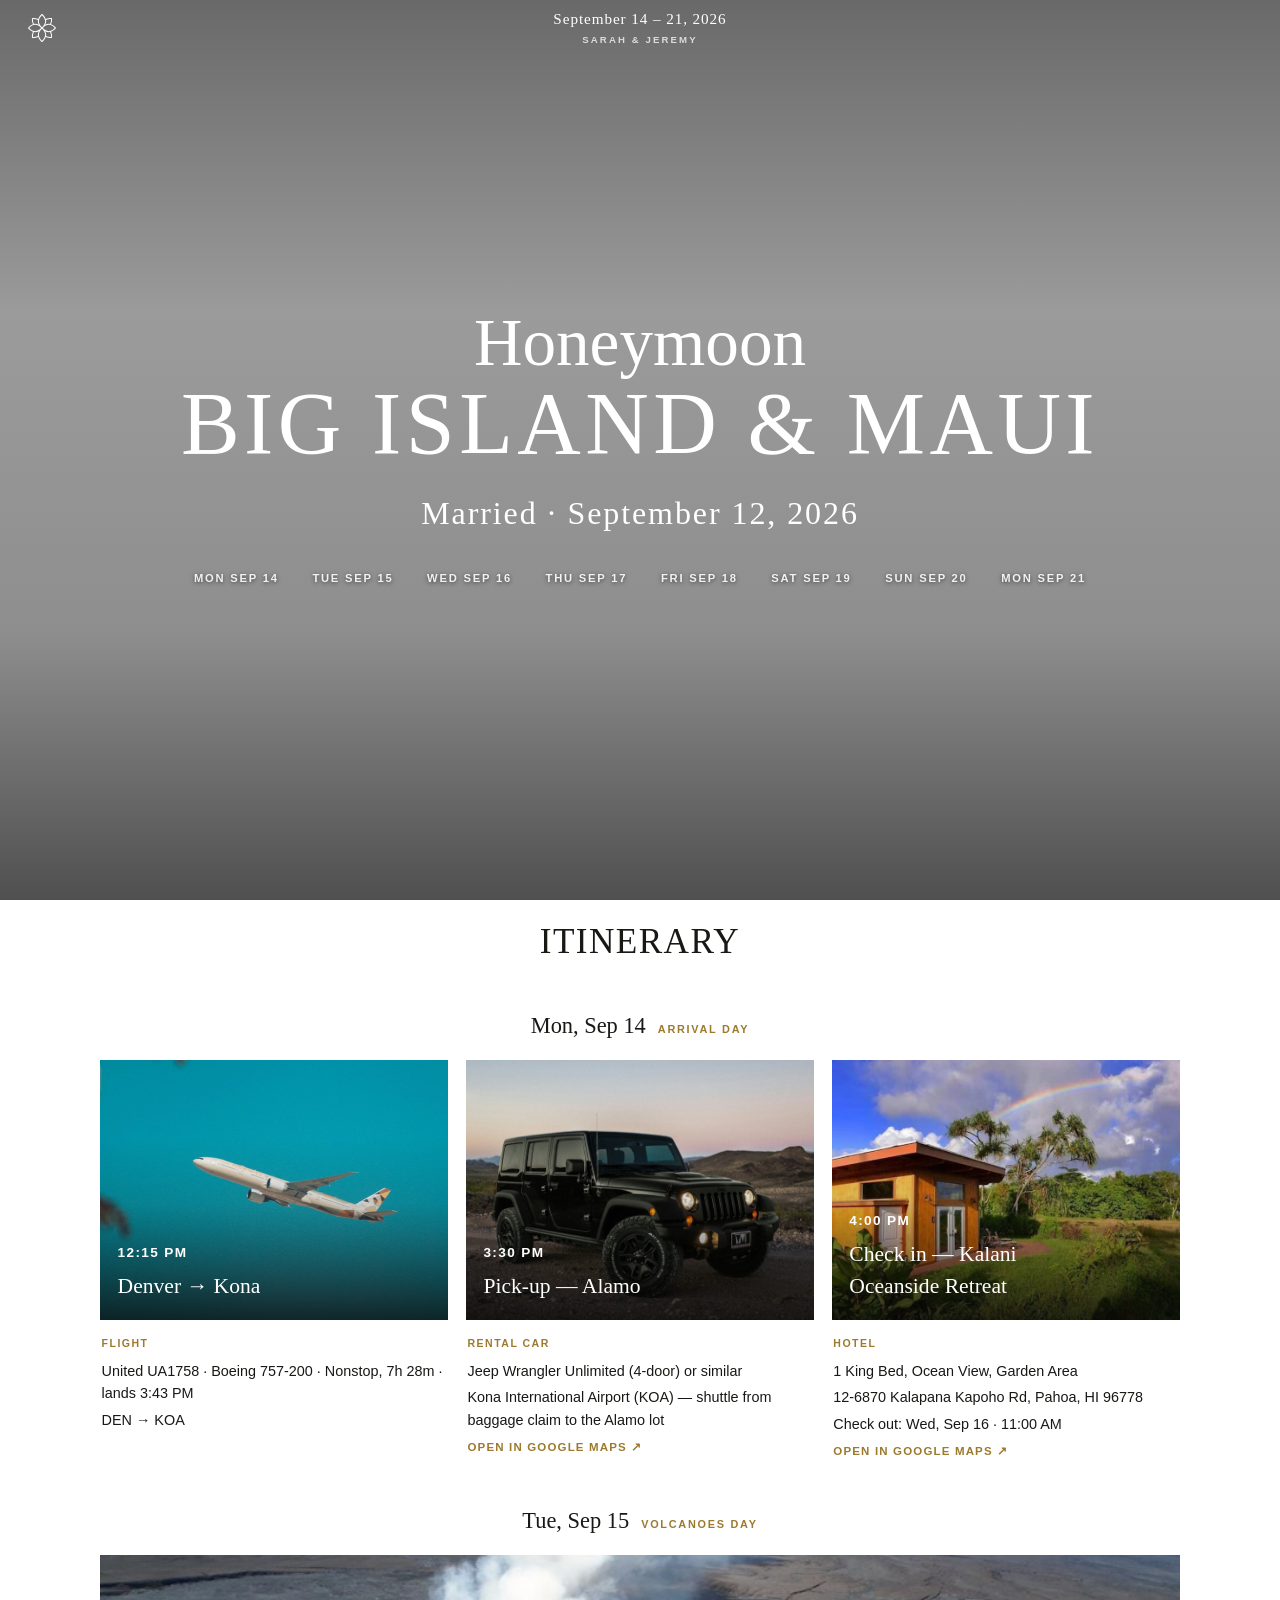
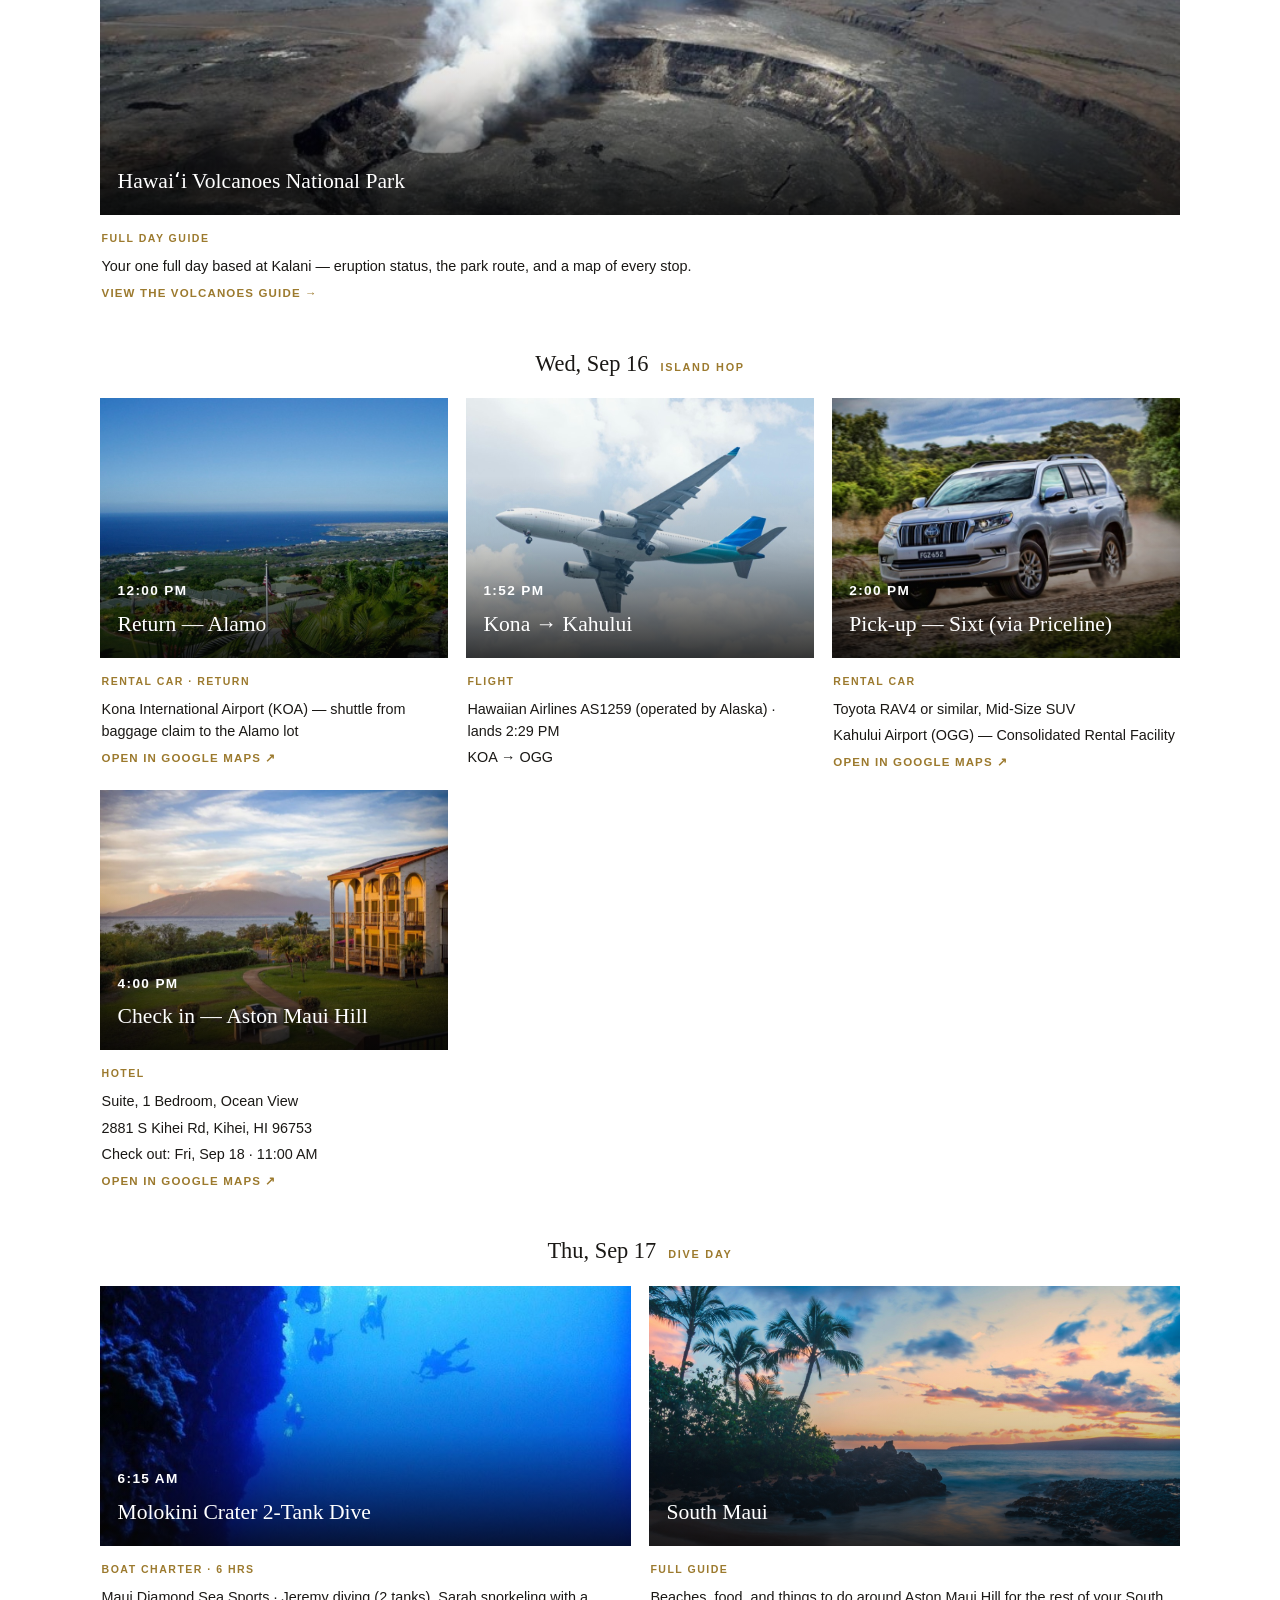
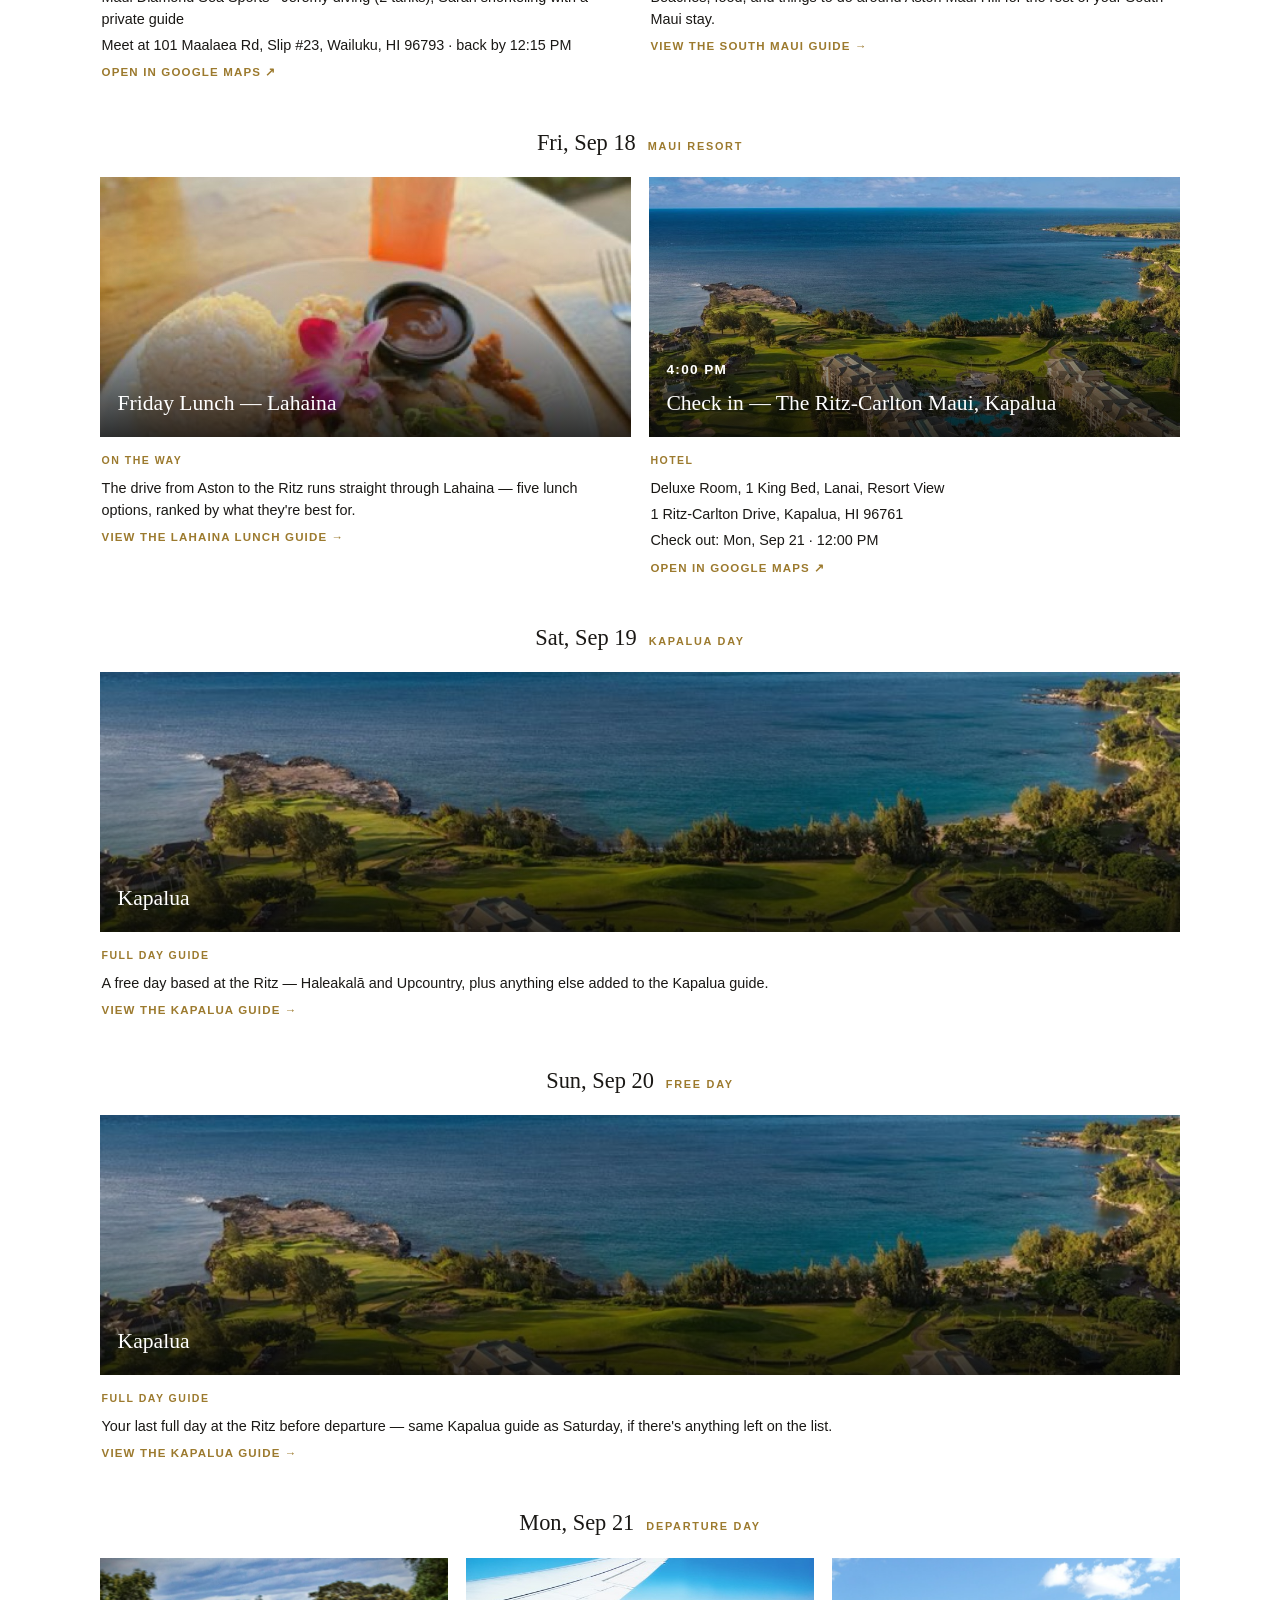
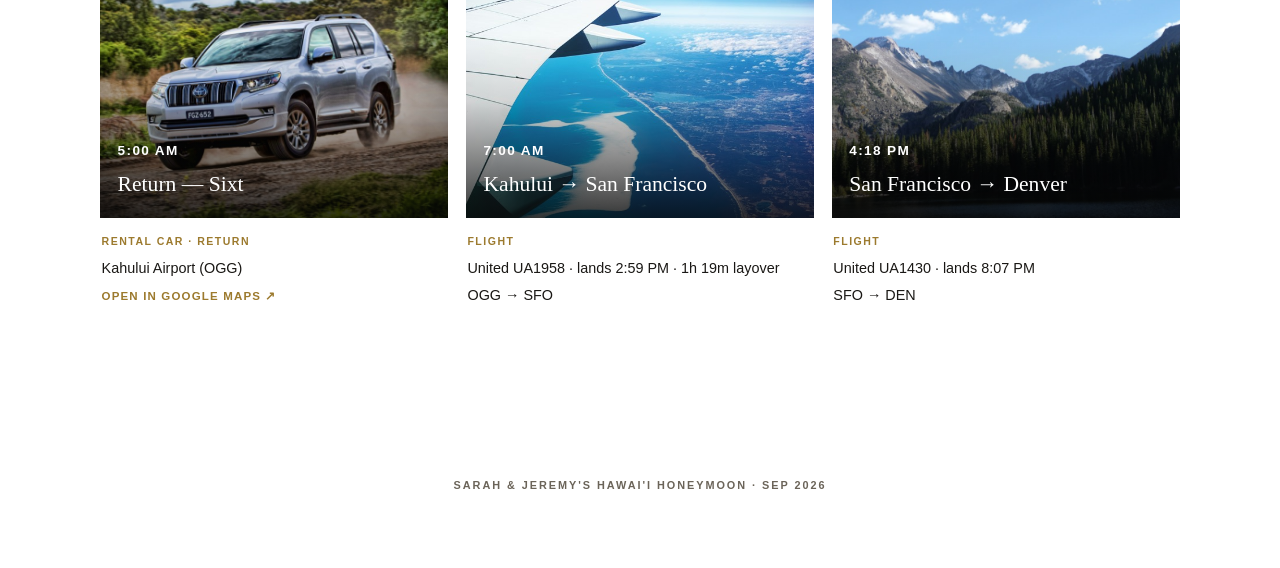
==== index.html @ fb303fb8 "Add missing Sun Sep 20 day entry and jump link, completing the full week" ====
<!DOCTYPE html>
<html lang="en">
<head>
<meta charset="UTF-8">
<meta name="viewport" content="width=device-width, initial-scale=1.0, viewport-fit=cover">
<title>Sarah &amp; Jeremy's Honeymoon — Sep 2026</title>
<link rel="apple-touch-icon" href="apple-touch-icon.png">
<link rel="icon" href="apple-touch-icon.png">
<meta name="apple-mobile-web-app-title" content="Honeymoon">
<link rel="stylesheet" href="style.css">
</head>
<body>

<a class="skip-link" href="#full-itinerary">Skip to itinerary</a>

<header class="site-nav" id="site-nav">
  <div class="nav-inner">
    <button class="nav-menu-toggle" id="menu-toggle" aria-label="Open menu" aria-expanded="false" aria-controls="site-menu">
      <svg class="nav-flower-icon" viewBox="0 0 80 80" width="28" height="28" aria-hidden="true" focusable="false">
        <path fill="currentColor" d="M14.15 50.69C10.48 58.26 11.25 67.01 11.29 67.4C11.35 68.08 11.9 68.63 12.58 68.69C12.7 68.7 13.61 68.78 15.04 68.78C18.25 68.78 24.05 68.35 29.29 65.81C32.03 73.73 38.73 79.36 39.08 79.66C39.34 79.88 39.67 79.99 39.99 79.99C40.31 79.99 40.64 79.88 40.9 79.66C41.25 79.37 47.95 73.73 50.69 65.81C55.93 68.35 61.73 68.78 64.94 68.78C66.36 68.78 67.28 68.7 67.4 68.69C68.09 68.63 68.63 68.08 68.69 67.4C68.73 67.01 69.5 58.26 65.83 50.69C73.73 47.94 79.36 41.26 79.66 40.91C80.1 40.38 80.1 39.61 79.66 39.08C79.37 38.72 73.74 32.04 65.83 29.3C69.49 21.73 68.73 12.98 68.69 12.59C68.63 11.91 68.08 11.36 67.4 11.3C67.01 11.27 58.26 10.5 50.69 14.16C47.94 6.25 41.26 0.63 40.91 0.33C40.38 -0.11 39.61 -0.11 39.08 0.33C38.73 0.62 32.04 6.25 29.3 14.16C21.73 10.5 12.98 11.26 12.59 11.3C11.9 11.36 11.36 11.91 11.3 12.59C11.26 12.98 10.49 21.73 14.16 29.3C6.26 32.05 0.63 38.73 0.33 39.08C-0.11 39.61 -0.11 40.38 0.33 40.91C0.61 41.26 6.24 47.94 14.15 50.69ZM28.12 59.27C28.12 60.55 28.27 61.8 28.52 63.02C23.14 65.8 16.72 65.97 14.08 65.9C14.01 63.26 14.18 56.86 16.97 51.47C18.18 51.72 19.43 51.87 20.71 51.87C24.44 51.87 27.89 50.7 30.87 49.13C29.29 52.09 28.12 55.55 28.12 59.27ZM39.99 76.62C37.53 74.28 30.98 67.3 30.98 59.27C30.98 53.17 34.76 47.67 37.65 44.36C38.62 43.5 39.41 42.72 39.98 42.12C40.55 42.72 41.35 43.5 42.31 44.36C45.2 47.67 48.98 53.16 48.98 59.27C49 67.3 42.45 74.29 39.99 76.62ZM65.9 65.9C63.27 65.97 56.85 65.79 51.47 63.02C51.72 61.81 51.87 60.56 51.87 59.27C51.87 55.54 50.7 52.09 49.13 49.12C52.11 50.69 55.56 51.86 59.28 51.86C60.56 51.86 61.81 51.71 63.02 51.46C65.79 56.85 65.97 63.26 65.9 65.9ZM76.62 39.99C74.28 42.45 67.3 49 59.27 49C53.17 49 47.67 45.22 44.36 42.32C43.51 41.36 42.73 40.56 42.12 39.99C42.72 39.42 43.5 38.62 44.36 37.66C47.67 34.77 53.17 30.98 59.27 30.98C67.31 30.98 74.29 37.53 76.62 39.99ZM51.86 20.71C51.86 19.43 51.71 18.18 51.46 16.97C56.84 14.19 63.26 14.02 65.89 14.09C65.96 16.73 65.78 23.14 63.01 28.52C61.8 28.27 60.55 28.12 59.27 28.12C55.54 28.12 52.09 29.29 49.12 30.86C50.69 27.88 51.86 24.43 51.86 20.71ZM39.99 3.36C42.45 5.7 49 12.68 49 20.71C49 26.81 45.22 32.3 42.33 35.62C41.36 36.48 40.57 37.26 40 37.86C39.43 37.26 38.63 36.48 37.67 35.62C34.78 32.31 31 26.82 31 20.71C30.98 12.67 37.53 5.69 39.99 3.36ZM14.08 14.08C16.73 14.01 23.13 14.19 28.51 16.96C28.26 18.17 28.11 19.42 28.11 20.7C28.11 24.43 29.28 27.88 30.85 30.85C27.87 29.28 24.42 28.11 20.69 28.11C19.41 28.11 18.16 28.26 16.95 28.51C14.19 23.13 14.01 16.72 14.08 14.08ZM20.71 30.98C26.81 30.98 32.31 34.76 35.62 37.65C36.48 38.62 37.26 39.41 37.86 39.98C37.25 40.56 36.46 41.37 35.59 42.35C32.28 45.24 26.81 48.99 20.71 48.99C12.68 48.99 5.69 42.44 3.36 39.98C5.69 37.53 12.67 30.98 20.71 30.98Z"/>
      </svg>
    </button>
    <a class="nav-wordmark" href="#top">
      <span class="nav-wordmark-full">
        <span class="nav-wordmark-top">September 14 – 21, 2026</span>
        <span class="nav-wordmark-bottom">Sarah &amp; Jeremy</span>
      </span>
      <span class="nav-wordmark-compact">S &amp; J</span>
    </a>
  </div>
</header>

<div class="site-menu" id="site-menu" aria-hidden="true">
  <button class="site-menu-close" id="menu-close" aria-label="Close menu">&times;</button>
  <nav class="site-menu-list">
    <a href="index.html" class="is-current">Itinerary</a>
    <a href="volcanoes.html">Hawaiʻi Volcanoes</a>
    <a href="maui.html">South Maui</a>
    <a href="lahaina.html">Lahaina Lunch</a>
    <a href="ritz.html">Kapalua</a>
  </nav>
</div>

<section class="hero" id="top">
  <div class="hero-slide bg-hero" aria-hidden="true"></div>
  <div class="hero-slide bg-hero-cove" aria-hidden="true"></div>
  <div class="hero-slide bg-hero-lagoon" aria-hidden="true"></div>
  <div class="hero-slide bg-hero-lava" aria-hidden="true"></div>
  <div class="hero-content">
    <p class="hero-subtitle">Honeymoon</p>
    <h1 class="hero-title">Big Island &amp; Maui</h1>
    <p class="countdown" id="countdown">
      <span class="countdown-value" id="countdown-value">&nbsp;</span>
    </p>
    <nav class="day-nav" aria-label="Jump to day">
      <a href="#day-14">Mon Sep 14</a>
      <a href="#day-15">Tue Sep 15</a>
      <a href="#day-16">Wed Sep 16</a>
      <a href="#day-17">Thu Sep 17</a>
      <a href="#day-18">Fri Sep 18</a>
      <a href="#day-19">Sat Sep 19</a>
      <a href="#day-20">Sun Sep 20</a>
      <a href="#day-21">Mon Sep 21</a>
    </nav>
  </div>
</section>

<main id="full-itinerary" class="timeline">
  <h2 class="section-title">Itinerary</h2>

  <section class="day" id="day-14">
    <div class="day-label">
      <span class="date">Mon, Sep 14</span>
      <span class="day-tag">Arrival day</span>
    </div>
    <div class="events">

      <article class="event flight">
        <div class="event-photo bg-flight-depart">
          <span class="event-time">12:15 PM</span>
          <h3>Denver → Kona</h3>
        </div>
        <div class="event-details">
          <span class="event-tag">Flight</span>
          <p class="meta">United UA1758 · Boeing 757-200 · Nonstop, 7h 28m · lands 3:43 PM</p>
          <p class="meta">DEN → KOA</p>
        </div>
      </article>

      <article class="event car">
        <div class="event-photo bg-car-alamo">
          <span class="event-time">3:30 PM</span>
          <h3>Pick-up — Alamo</h3>
        </div>
        <div class="event-details">
          <span class="event-tag">Rental Car</span>
          <p class="meta">Jeep Wrangler Unlimited (4-door) or similar</p>
          <p class="meta">Kona International Airport (KOA) — shuttle from baggage claim to the Alamo lot</p>
          <a class="map-link" href="https://www.google.com/maps/search/?api=1&query=Alamo+Rent+A+Car,+Kailua-Kona,+HI" target="_blank" rel="noopener">Open in Google Maps ↗</a>
        </div>
      </article>

      <article class="event hotel">
        <div class="event-photo bg-kalani-real">
          <span class="event-time">4:00 PM</span>
          <h3>Check in — Kalani Oceanside Retreat</h3>
        </div>
        <div class="event-details">
          <span class="event-tag">Hotel</span>
          <p class="meta">1 King Bed, Ocean View, Garden Area</p>
          <p class="meta">12-6870 Kalapana Kapoho Rd, Pahoa, HI 96778</p>
          <p class="meta">Check out: Wed, Sep 16 · 11:00 AM</p>
          <a class="map-link" href="https://www.google.com/maps/search/?api=1&query=Kalani+Oceanside+Retreat,+12-6870+Kalapana+Kapoho+Rd,+Pahoa,+HI+96778" target="_blank" rel="noopener">Open in Google Maps ↗</a>
        </div>
      </article>

    </div>
  </section>

  <section class="day" id="day-15">
    <div class="day-label">
      <span class="date">Tue, Sep 15</span>
      <span class="day-tag">Volcanoes day</span>
    </div>
    <div class="events">

      <article class="event page-link">
        <a class="event-photo-link" href="volcanoes.html">
          <div class="event-photo bg-volc-halemaumau">
            <h3>Hawaiʻi Volcanoes National Park</h3>
          </div>
        </a>
        <div class="event-details">
          <span class="event-tag">Full Day Guide</span>
          <p class="meta">Your one full day based at Kalani — eruption status, the park route, and a map of every stop.</p>
          <a class="map-link" href="volcanoes.html">View the Volcanoes guide →</a>
        </div>
      </article>

    </div>
  </section>

  <section class="day" id="day-16">
    <div class="day-label">
      <span class="date">Wed, Sep 16</span>
      <span class="day-tag">Island hop</span>
    </div>
    <div class="events">

      <article class="event car checkout">
        <div class="event-photo bg-tilekona">
          <span class="event-time">12:00 PM</span>
          <h3>Return — Alamo</h3>
        </div>
        <div class="event-details">
          <span class="event-tag">Rental Car · Return</span>
          <p class="meta">Kona International Airport (KOA) — shuttle from baggage claim to the Alamo lot</p>
          <a class="map-link" href="https://www.google.com/maps/search/?api=1&query=Alamo+Rent+A+Car,+Kailua-Kona,+HI" target="_blank" rel="noopener">Open in Google Maps ↗</a>
        </div>
      </article>

      <article class="event flight">
        <div class="event-photo bg-flight-interisland">
          <span class="event-time">1:52 PM</span>
          <h3>Kona → Kahului</h3>
        </div>
        <div class="event-details">
          <span class="event-tag">Flight</span>
          <p class="meta">Hawaiian Airlines AS1259 (operated by Alaska) · lands 2:29 PM</p>
          <p class="meta">KOA → OGG</p>
        </div>
      </article>

      <article class="event car">
        <div class="event-photo bg-car-sixt">
          <span class="event-time">2:00 PM</span>
          <h3>Pick-up — Sixt (via Priceline)</h3>
        </div>
        <div class="event-details">
          <span class="event-tag">Rental Car</span>
          <p class="meta">Toyota RAV4 or similar, Mid-Size SUV</p>
          <p class="meta">Kahului Airport (OGG) — Consolidated Rental Facility</p>
          <a class="map-link" href="https://www.google.com/maps/search/?api=1&query=Sixt+Rent+A+Car+Kahului+Airport" target="_blank" rel="noopener">Open in Google Maps ↗</a>
        </div>
      </article>

      <article class="event hotel">
        <div class="event-photo bg-aston-real">
          <span class="event-time">4:00 PM</span>
          <h3>Check in — Aston Maui Hill</h3>
        </div>
        <div class="event-details">
          <span class="event-tag">Hotel</span>
          <p class="meta">Suite, 1 Bedroom, Ocean View</p>
          <p class="meta">2881 S Kihei Rd, Kihei, HI 96753</p>
          <p class="meta">Check out: Fri, Sep 18 · 11:00 AM</p>
          <a class="map-link" href="https://www.google.com/maps/search/?api=1&query=Aston+Maui+Hill,+2881+S+Kihei+Rd,+Kihei,+HI+96753" target="_blank" rel="noopener">Open in Google Maps ↗</a>
        </div>
      </article>

    </div>
  </section>

  <section class="day" id="day-17">
    <div class="day-label">
      <span class="date">Thu, Sep 17</span>
      <span class="day-tag">Dive day</span>
    </div>
    <div class="events">

      <article class="event dive">
        <div class="event-photo bg-dive-scuba">
          <span class="event-time">6:15 AM</span>
          <h3>Molokini Crater 2-Tank Dive</h3>
        </div>
        <div class="event-details">
          <span class="event-tag">Boat Charter · 6 hrs</span>
          <p class="meta">Maui Diamond Sea Sports · Jeremy diving (2 tanks), Sarah snorkeling with a private guide</p>
          <p class="meta">Meet at 101 Maalaea Rd, Slip #23, Wailuku, HI 96793 · back by 12:15 PM</p>
          <a class="map-link" href="https://www.google.com/maps/search/?api=1&query=101+Maalaea+Rd,+Wailuku,+HI+96793" target="_blank" rel="noopener">Open in Google Maps ↗</a>
        </div>
      </article>

      <article class="event page-link">
        <a class="event-photo-link" href="maui.html">
          <div class="event-photo bg-hero-cove">
            <h3>South Maui</h3>
          </div>
        </a>
        <div class="event-details">
          <span class="event-tag">Full Guide</span>
          <p class="meta">Beaches, food, and things to do around Aston Maui Hill for the rest of your South Maui stay.</p>
          <a class="map-link" href="maui.html">View the South Maui guide →</a>
        </div>
      </article>

    </div>
  </section>

  <section class="day" id="day-18">
    <div class="day-label">
      <span class="date">Fri, Sep 18</span>
      <span class="day-tag">Maui resort</span>
    </div>
    <div class="events">

      <article class="event page-link">
        <a class="event-photo-link" href="lahaina.html">
          <div class="event-photo bg-food-alohamixedplate">
            <h3>Friday Lunch — Lahaina</h3>
          </div>
        </a>
        <div class="event-details">
          <span class="event-tag">On The Way</span>
          <p class="meta">The drive from Aston to the Ritz runs straight through Lahaina — five lunch options, ranked by what they're best for.</p>
          <a class="map-link" href="lahaina.html">View the Lahaina Lunch guide →</a>
        </div>
      </article>

      <article class="event hotel">
        <div class="event-photo bg-ritz-real">
          <span class="event-time">4:00 PM</span>
          <h3>Check in — The Ritz-Carlton Maui, Kapalua</h3>
        </div>
        <div class="event-details">
          <span class="event-tag">Hotel</span>
          <p class="meta">Deluxe Room, 1 King Bed, Lanai, Resort View</p>
          <p class="meta">1 Ritz-Carlton Drive, Kapalua, HI 96761</p>
          <p class="meta">Check out: Mon, Sep 21 · 12:00 PM</p>
          <a class="map-link" href="https://www.google.com/maps/search/?api=1&query=The+Ritz-Carlton+Maui,+Kapalua,+1+Ritz-Carlton+Drive,+Kapalua,+HI+96761" target="_blank" rel="noopener">Open in Google Maps ↗</a>
        </div>
      </article>

    </div>
  </section>

  <section class="day" id="day-19">
    <div class="day-label">
      <span class="date">Sat, Sep 19</span>
      <span class="day-tag">Kapalua day</span>
    </div>
    <div class="events">

      <article class="event page-link">
        <a class="event-photo-link" href="ritz.html">
          <div class="event-photo bg-ritz-real">
            <h3>Kapalua</h3>
          </div>
        </a>
        <div class="event-details">
          <span class="event-tag">Full Day Guide</span>
          <p class="meta">A free day based at the Ritz — Haleakalā and Upcountry, plus anything else added to the Kapalua guide.</p>
          <a class="map-link" href="ritz.html">View the Kapalua guide →</a>
        </div>
      </article>

    </div>
  </section>

  <section class="day" id="day-20">
    <div class="day-label">
      <span class="date">Sun, Sep 20</span>
      <span class="day-tag">Free day</span>
    </div>
    <div class="events">

      <article class="event page-link">
        <a class="event-photo-link" href="ritz.html">
          <div class="event-photo bg-ritz-real">
            <h3>Kapalua</h3>
          </div>
        </a>
        <div class="event-details">
          <span class="event-tag">Full Day Guide</span>
          <p class="meta">Your last full day at the Ritz before departure — same Kapalua guide as Saturday, if there's anything left on the list.</p>
          <a class="map-link" href="ritz.html">View the Kapalua guide →</a>
        </div>
      </article>

    </div>
  </section>

  <section class="day" id="day-21">
    <div class="day-label">
      <span class="date">Mon, Sep 21</span>
      <span class="day-tag">Departure day</span>
    </div>
    <div class="events">

      <article class="event car checkout">
        <div class="event-photo bg-car-sixt">
          <span class="event-time">5:00 AM</span>
          <h3>Return — Sixt</h3>
        </div>
        <div class="event-details">
          <span class="event-tag">Rental Car · Return</span>
          <p class="meta">Kahului Airport (OGG)</p>
          <a class="map-link" href="https://www.google.com/maps/search/?api=1&query=Sixt+Rent+A+Car+Kahului+Airport" target="_blank" rel="noopener">Open in Google Maps ↗</a>
        </div>
      </article>

      <article class="event flight">
        <div class="event-photo bg-flight-coast">
          <span class="event-time">7:00 AM</span>
          <h3>Kahului → San Francisco</h3>
        </div>
        <div class="event-details">
          <span class="event-tag">Flight</span>
          <p class="meta">United UA1958 · lands 2:59 PM · 1h 19m layover</p>
          <p class="meta">OGG → SFO</p>
        </div>
      </article>

      <article class="event flight">
        <div class="event-photo bg-tilehome">
          <span class="event-time">4:18 PM</span>
          <h3>San Francisco → Denver</h3>
        </div>
        <div class="event-details">
          <span class="event-tag">Flight</span>
          <p class="meta">United UA1430 · lands 8:07 PM</p>
          <p class="meta">SFO → DEN</p>
        </div>
      </article>

    </div>
  </section>

</main>

<footer>
  <p>Sarah &amp; Jeremy's Hawai'i honeymoon · Sep 2026</p>
</footer>

<script>
(function () {
  var toggle = document.getElementById('menu-toggle');
  var menu = document.getElementById('site-menu');
  var closeBtn = document.getElementById('menu-close');
  if (!toggle || !menu) return;

  function openMenu() {
    menu.classList.add('is-open');
    menu.setAttribute('aria-hidden', 'false');
    toggle.setAttribute('aria-expanded', 'true');
  }
  function closeMenu() {
    menu.classList.remove('is-open');
    menu.setAttribute('aria-hidden', 'true');
    toggle.setAttribute('aria-expanded', 'false');
  }

  toggle.addEventListener('click', openMenu);
  if (closeBtn) closeBtn.addEventListener('click', closeMenu);
  menu.addEventListener('click', function (e) {
    if (e.target === menu) closeMenu();
  });
  document.addEventListener('keydown', function (e) {
    if (e.key === 'Escape') closeMenu();
  });
})();
</script>

<script>
(function () {
  var nav = document.getElementById('site-nav');
  if (!nav) return;
  var ticking = false;

  function update() {
    nav.classList.toggle('is-scrolled', window.scrollY > 80);
    ticking = false;
  }

  window.addEventListener('scroll', function () {
    if (!ticking) {
      requestAnimationFrame(update);
      ticking = true;
    }
  }, { passive: true });

  update();
})();
</script>

<script>
(function () {
  var tripStart = new Date('2026-09-14T12:15:00');
  var tripEnd = new Date('2026-09-22T00:00:00');
  var value = document.getElementById('countdown-value');
  if (!value) return;

  function pad(n) { return String(n).padStart(2, '0'); }

  function tick() {
    var now = new Date();
    var ms = tripStart - now;

    if (ms > 0) {
      var totalSeconds = Math.floor(ms / 1000);
      var d = Math.floor(totalSeconds / 86400);
      var h = Math.floor((totalSeconds % 86400) / 3600);
      var m = Math.floor((totalSeconds % 3600) / 60);
      var s = totalSeconds % 60;
      value.textContent = d + 'd ' + pad(h) + 'h ' + pad(m) + 'm ' + pad(s) + 's';
    } else if (now < tripEnd) {
      value.textContent = 'On the honeymoon';
    } else {
      value.textContent = 'Married · September 12, 2026';
    }
  }

  tick();
  setInterval(tick, 1000);
})();
</script>

</body>
</html>
---- style.css ----
:root {
  --gold: #9c7a2e;
  --gold-bright: #e8c774;
  --sand: #ffffff;
  --sand-deep: #f6f4ef;
  --ink: #1a1815;
  --muted: #6b6459;
  --line: rgba(20, 18, 15, 0.14);
  --font-display: "Playfair Display", "Iowan Old Style", Palatino, Georgia, serif;
  --font-script: "Pinyon Script", "Brush Script MT", cursive;
  --font-body: "Nunito Sans", -apple-system, "Segoe UI", Helvetica, Arial, sans-serif;
}

@font-face {
  font-family: "Playfair Display";
  font-weight: 400;
  font-style: normal;
  font-display: swap;
  src: url("fonts/playfair-400.woff2") format("woff2");
}

@font-face {
  font-family: "Pinyon Script";
  font-weight: 400;
  font-style: normal;
  font-display: swap;
  src: url("fonts/pinyon-script.woff2") format("woff2");
}

@font-face {
  font-family: "Nunito Sans";
  font-weight: 200 900;
  font-style: normal;
  font-display: swap;
  src: url("fonts/nunitosans-variable.woff2") format("woff2");
}

* { box-sizing: border-box; }
html { scroll-behavior: smooth; background: var(--sand); }

body {
  margin: 0;
  overflow-x: hidden;
  background: var(--sand);
  color: var(--ink);
  font-family: var(--font-body);
  line-height: 1.5;
}

@media (prefers-reduced-motion: reduce) {
  html { scroll-behavior: auto; }
}

a { color: inherit; }

.skip-link {
  position: absolute;
  left: -999px;
  top: 0;
  background: var(--ink);
  color: var(--sand);
  padding: 0.6rem 1rem;
  border-radius: 0 0 8px 0;
  z-index: 100;
}
.skip-link:focus { left: 0; }

a:focus-visible, button:focus-visible {
  outline: 2px solid var(--gold);
  outline-offset: 2px;
}

/* ---------- Nav ---------- */

.site-nav {
  position: fixed;
  top: 0;
  left: 0;
  right: 0;
  z-index: 30;
  background: transparent;
  pointer-events: none;
}

.nav-inner {
  position: relative;
  width: 100%;
  min-height: 3.5rem;
  padding: 0.65rem 1.25rem;
}

.nav-menu-toggle {
  position: absolute;
  top: 50%;
  left: 1.25rem;
  transform: translateY(-50%);
  pointer-events: auto;
  background: none;
  border: none;
  border-radius: 50%;
  padding: 0.5rem;
  cursor: pointer;
  display: flex;
  align-items: center;
  justify-content: center;
  transition: background 0.35s ease, box-shadow 0.35s ease;
}

.nav-flower-icon {
  display: block;
  color: #fff;
  transition: color 0.35s ease;
}

.site-nav.is-scrolled .nav-flower-icon {
  color: var(--ink);
}

.nav-wordmark {
  position: absolute;
  top: 50%;
  left: 50%;
  transform: translate(-50%, -50%);
  pointer-events: auto;
  text-decoration: none;
  color: #fff;
  text-align: center;
}

.nav-wordmark-full {
  display: flex;
  flex-direction: column;
  align-items: center;
  transition: opacity 0.35s ease;
}

.nav-wordmark-top {
  font-family: var(--font-display);
  font-size: 0.95rem;
  letter-spacing: 0.06em;
}

.nav-wordmark-bottom {
  margin-top: 0.15rem;
  font-size: 0.6rem;
  font-weight: 700;
  letter-spacing: 0.22em;
  text-transform: uppercase;
  color: rgba(255,255,255,0.75);
}

.nav-wordmark-compact {
  position: absolute;
  inset: 0;
  display: flex;
  align-items: center;
  justify-content: center;
  font-family: var(--font-display);
  font-size: 1.2rem;
  letter-spacing: 0.12em;
  color: var(--ink);
  opacity: 0;
  transition: opacity 0.35s ease;
}

/* Mobile: nav stays transparent always; scrolled state gets a white
   circle behind the icon instead of a full bar, and the wordmark just
   disappears rather than swapping to the compact "S & J" form. */
@media (max-width: 640px) {
  .site-nav.is-scrolled .nav-menu-toggle {
    background: var(--sand);
    box-shadow: 0 3px 10px rgba(20, 18, 15, 0.2), 0 1px 3px rgba(20, 18, 15, 0.14);
  }
  .site-nav.is-scrolled .nav-wordmark { opacity: 0; pointer-events: none; }
}

/* Desktop/tablet: full white bar + "S & J" compact wordmark on scroll. */
@media (min-width: 641px) {
  .site-nav { transition: background 0.35s ease, box-shadow 0.35s ease; }
  .site-nav.is-scrolled { background: var(--sand); box-shadow: 0 1px 0 var(--line); }
  .site-nav.is-scrolled .nav-wordmark-full { opacity: 0; }
  .site-nav.is-scrolled .nav-wordmark-compact { opacity: 1; }
}

.day-nav {
  display: flex;
  flex-direction: row;
  flex-wrap: wrap;
  justify-content: center;
  align-items: center;
  gap: 0.4rem 1.1rem;
  max-width: 100%;
  margin: 1.75rem 0 0;
}

.day-nav a {
  padding: 0.3rem 0.5rem;
  color: rgba(255, 255, 255, 0.9);
  text-shadow: 0 1px 4px rgba(0, 0, 0, 0.55);
  font-size: 0.7rem;
  font-weight: 700;
  letter-spacing: 0.16em;
  text-transform: uppercase;
  text-decoration: none;
  white-space: nowrap;
  transition: color 0.2s ease;
}
.day-nav a:hover { color: var(--gold-bright); }

@media (max-width: 560px) {
  .nav-inner { padding: 0.85rem 1rem; }
}

/* ---------- Site menu ---------- */

.site-menu {
  position: fixed;
  inset: 0;
  z-index: 50;
  display: flex;
  align-items: center;
  justify-content: center;
  background: var(--sand);
  opacity: 0;
  pointer-events: none;
  transition: opacity 0.3s ease;
}

.site-menu.is-open {
  opacity: 1;
  pointer-events: auto;
}

.site-menu-close {
  position: absolute;
  top: 1.5rem;
  right: 1.5rem;
  background: none;
  border: none;
  color: var(--ink);
  font-size: 1.8rem;
  line-height: 1;
  cursor: pointer;
  padding: 0.5rem;
}

.site-menu-list {
  display: flex;
  flex-direction: column;
  align-items: center;
  gap: 1.75rem;
}

.site-menu-list a {
  font-family: var(--font-display);
  font-weight: 400;
  font-size: clamp(2rem, 6vw, 3.5rem);
  text-transform: uppercase;
  letter-spacing: 0.04em;
  color: var(--ink);
  text-decoration: none;
  opacity: 0.55;
  transition: opacity 0.2s ease, color 0.2s ease;
}

.site-menu-list a:hover,
.site-menu-list a.is-current {
  opacity: 1;
  color: var(--gold);
}

/* ---------- Hero ---------- */

.hero {
  position: relative;
  height: 100vh;
  min-height: 560px;
  overflow: hidden;
  display: flex;
  align-items: center;
}

.hero::after {
  content: "";
  position: absolute;
  inset: 0;
  background: linear-gradient(180deg, rgba(5, 5, 5, 0.6) 0%, rgba(5, 5, 5, 0.4) 35%, rgba(5, 5, 5, 0.45) 70%, rgba(5, 5, 5, 0.7) 100%);
}

.hero-slide {
  position: absolute;
  inset: -4%;
  background-size: cover;
  background-position: center 62%;
  opacity: 0;
  animation-duration: 32s;
  animation-iteration-count: infinite;
  animation-timing-function: ease-in-out;
}

.hero-slide:nth-of-type(1) { animation-name: pan-horizontal; animation-delay: 0s; }
.hero-slide:nth-of-type(2) { animation-name: pan-vertical; animation-delay: 8s; }
.hero-slide:nth-of-type(3) { animation-name: pan-horizontal-reverse; animation-delay: 16s; }
.hero-slide:nth-of-type(4) { animation-name: pan-zoom; animation-delay: 24s; }

@keyframes pan-horizontal {
  0% { opacity: 0; transform: scale(1.12) translate(-2.5%, 0); }
  3% { opacity: 1; }
  22% { opacity: 1; transform: scale(1.22) translate(2.5%, 0); }
  25%, 100% { opacity: 0; transform: scale(1.22) translate(2.5%, 0); }
}

@keyframes pan-horizontal-reverse {
  0% { opacity: 0; transform: scale(1.12) translate(2.5%, 0); }
  3% { opacity: 1; }
  22% { opacity: 1; transform: scale(1.22) translate(-2.5%, 0); }
  25%, 100% { opacity: 0; transform: scale(1.22) translate(-2.5%, 0); }
}

@keyframes pan-vertical {
  0% { opacity: 0; transform: scale(1.12) translate(0, -2.5%); }
  3% { opacity: 1; }
  22% { opacity: 1; transform: scale(1.22) translate(0, 2.5%); }
  25%, 100% { opacity: 0; transform: scale(1.22) translate(0, 2.5%); }
}

@keyframes pan-zoom {
  0% { opacity: 0; transform: scale(1.05); }
  3% { opacity: 1; }
  22% { opacity: 1; transform: scale(1.24); }
  25%, 100% { opacity: 0; transform: scale(1.24); }
}

@media (prefers-reduced-motion: reduce) {
  .hero-slide { animation: none; opacity: 1; transform: none; }
  .hero-slide:not(:first-of-type) { display: none; }
}

.hero-content {
  position: relative;
  z-index: 1;
  width: 100%;
  max-width: 64rem;
  margin: 0 auto;
  padding: 6rem 2rem;
  display: flex;
  flex-direction: column;
  align-items: center;
  text-align: center;
  color: #fff;
}

.hero-subtitle {
  max-width: 100%;
  min-width: 0;
  margin: 0;
  font-family: var(--font-script);
  font-weight: 400;
  font-size: clamp(2.6rem, 6vw, 4.2rem);
  line-height: 1;
  color: #fff;
}

.hero-title {
  max-width: 100%;
  min-width: 0;
  margin: 0 0 1.1rem;
  font-family: var(--font-display);
  font-weight: 400;
  font-size: clamp(2.8rem, 7.5vw, 5.5rem);
  line-height: 1.08;
  letter-spacing: 0.05em;
  text-transform: uppercase;
  text-wrap: balance;
}

.countdown {
  margin: 0;
  display: flex;
  flex-direction: column;
  align-items: center;
  gap: 0.6rem;
}


.countdown-value {
  font-family: var(--font-display);
  font-weight: 400;
  font-size: clamp(1.5rem, 3.2vw, 2rem);
  letter-spacing: 0.06em;
  font-variant-numeric: tabular-nums;
}

@media (max-width: 560px) {
  .hero-content { padding: 5.5rem 1.5rem 2rem; }
  .hero-subtitle { font-size: clamp(2.1rem, 9vw, 2.8rem); }
  .hero-title { margin-bottom: 0.6rem; font-size: clamp(2.2rem, 10vw, 3.2rem); }
  .countdown { gap: 0.35rem; }
  .day-nav { margin-top: 1rem; }
}

/* ---------- Timeline ---------- */

.timeline {
  max-width: 1120px;
  margin: 0 auto;
  padding: 1rem 1.25rem 4rem;
}

.section-title {
  font-family: var(--font-display);
  font-weight: 400;
  font-size: clamp(1.6rem, 3vw, 2.2rem);
  letter-spacing: 0.04em;
  text-transform: uppercase;
  color: var(--ink);
  margin: 0 0 2.5rem;
  text-align: center;
}

.group-title {
  font-family: var(--font-body);
  font-weight: 800;
  font-size: 0.85rem;
  letter-spacing: 0.14em;
  text-transform: uppercase;
  color: var(--gold);
  text-align: center;
  margin: 3rem 0 1.5rem;
}

.group-title:first-of-type { margin-top: 0.5rem; }

.day { margin-bottom: 2.75rem; scroll-margin-top: 5.5rem; }

.day-label {
  display: flex;
  align-items: baseline;
  justify-content: center;
  gap: 0.75rem;
  margin-bottom: 1.1rem;
}

.day-label .date {
  font-family: var(--font-display);
  font-weight: 400;
  font-size: 1.4rem;
  color: var(--ink);
}

.day-label .day-tag {
  font-size: 0.68rem;
  font-weight: 700;
  text-transform: uppercase;
  letter-spacing: 0.16em;
  color: var(--gold);
}

.events {
  display: grid;
  grid-template-columns: repeat(auto-fit, minmax(270px, 1fr));
  gap: 1.1rem;
}

.event {
  position: relative;
  display: flex;
  flex-direction: column;
}

#things .events { counter-reset: stop; }
#things .event { counter-increment: stop; }

.event-number {
  position: absolute;
  top: 0.9rem;
  left: 0.9rem;
  z-index: 2;
  width: 2.1rem;
  height: 2.1rem;
  display: flex;
  align-items: center;
  justify-content: center;
  font-family: var(--font-body);
  font-weight: 800;
  font-size: 0.95rem;
  line-height: 1;
  color: #fff;
  background: rgba(5, 5, 5, 0.75);
  border: 1px solid rgba(255,255,255,0.5);
  border-radius: 50%;
}
.event-number::before { content: counter(stop); }

.event-photo-link {
  display: block;
  color: inherit;
  text-decoration: none;
}

.event-photo {
  position: relative;
  height: 260px;
  background-size: cover;
  background-position: center;
  display: flex;
  flex-direction: column;
  justify-content: flex-end;
  align-items: flex-start;
  padding: 1.1rem;
}

.event-photo::after {
  content: "";
  position: absolute;
  inset: 0;
  background: linear-gradient(to top, rgba(5,5,5,0.8) 0%, rgba(5,5,5,0.15) 45%, transparent 70%);
}

.event-photo .event-time {
  position: relative;
  z-index: 1;
  display: block;
  margin-bottom: 0.3rem;
  font-family: var(--font-body);
  font-weight: 700;
  font-size: 0.85rem;
  letter-spacing: 0.1em;
  font-variant-numeric: tabular-nums;
  color: #fff;
}

.event-photo h3 {
  position: relative;
  z-index: 1;
  margin: 0.1rem 0 0;
  color: #fff;
  font-family: var(--font-display);
  font-weight: 400;
  font-size: 1.35rem;
  text-wrap: balance;
}

.event-details {
  padding: 1rem 0.1rem 0;
}

.event-tag {
  display: block;
  margin-bottom: 0.5rem;
  color: var(--gold);
  font-size: 0.66rem;
  font-weight: 700;
  text-transform: uppercase;
  letter-spacing: 0.14em;
}

.event-specs {
  display: flex;
  flex-wrap: wrap;
  gap: 0.9rem 1.5rem;
  margin-bottom: 1rem;
  padding-bottom: 1rem;
  border-bottom: 1px solid var(--line);
}

.event-spec {
  display: flex;
  flex-direction: column;
  gap: 0.2rem;
}

.event-spec-label {
  font-size: 0.6rem;
  font-weight: 700;
  letter-spacing: 0.14em;
  text-transform: uppercase;
  color: var(--gold);
}

.event-spec-value {
  font-size: 0.85rem;
  font-weight: 600;
  color: var(--ink);
}

.event-details .meta {
  margin: 0 0 0.25rem;
  color: var(--ink);
  font-size: 0.9rem;
  line-height: 1.55;
}

footer {
  text-align: center;
  padding: 3rem 1.25rem 4rem;
  color: var(--muted);
  font-size: 0.68rem;
  font-weight: 700;
  letter-spacing: 0.18em;
  text-transform: uppercase;
}

/* ---------- Page hero (sub-pages) ---------- */

.page-hero {
  position: relative;
  height: 60vh;
  min-height: 420px;
  background-size: cover;
  background-position: center;
  display: flex;
  align-items: center;
  justify-content: center;
  overflow: hidden;
}

.page-hero::after {
  content: "";
  position: absolute;
  inset: 0;
  background: linear-gradient(180deg, rgba(5,5,5,0.45) 0%, rgba(5,5,5,0.35) 50%, rgba(5,5,5,0.65) 100%);
}

.page-hero-content {
  position: relative;
  z-index: 1;
  text-align: center;
  color: #fff;
  padding: 6rem 1.5rem 2rem;
}

/* ---------- Conditions ---------- */

.conditions { margin-bottom: 3.5rem; }

.conditions-card {
  max-width: 34rem;
  margin: 0 auto;
  border: 1px solid var(--line);
  padding: 2rem;
  text-align: center;
}

.conditions-status {
  display: block;
  font-family: var(--font-display);
  font-size: 1.4rem;
  margin-bottom: 0.5rem;
  color: var(--ink);
}

.conditions-status.status-green { color: #4f7a3d; }
.conditions-status.status-yellow { color: #9c7a2e; }
.conditions-status.status-orange { color: #b5560d; }
.conditions-status.status-red { color: #a5372f; }

.conditions-detail {
  margin: 0 0 1.25rem;
  color: var(--muted);
  font-size: 0.9rem;
  line-height: 1.55;
}

.conditions-link {
  display: block;
  width: fit-content;
  margin: 0 auto;
  color: var(--gold);
  font-size: 0.72rem;
  font-weight: 700;
  letter-spacing: 0.1em;
  text-transform: uppercase;
  text-decoration: none;
  border-bottom: 1px solid var(--gold);
  padding: 0.6rem 0.2rem;
}

.conditions-link + .conditions-link {
  margin-top: 0.4rem;
}

/* ---------- Map ---------- */

.volcano-map { margin-bottom: 3.5rem; text-align: center; }

.map-note {
  max-width: 34rem;
  margin: 0 auto 1.25rem;
  color: var(--muted);
  font-size: 0.9rem;
  line-height: 1.55;
}

.map-embed {
  width: 100%;
  height: 380px;
  border: 1px solid var(--line);
}
.map-embed iframe { width: 100%; height: 100%; border: 0; display: block; }

.map-link {
  display: block;
  margin-top: 0.5rem;
  color: var(--gold);
  font-size: 0.72rem;
  font-weight: 700;
  letter-spacing: 0.1em;
  text-transform: uppercase;
  text-decoration: none;
}
.map-link:hover { text-decoration: underline; }

.map-route-cta {
  display: inline-block;
  margin-top: 1.25rem;
  padding: 0.85rem 1.75rem;
  border: 1px solid var(--gold);
  color: var(--gold);
  font-size: 0.75rem;
  font-weight: 700;
  letter-spacing: 0.1em;
  text-transform: uppercase;
  text-decoration: none;
  transition: background 0.2s ease, color 0.2s ease;
}
.map-route-cta:hover { background: var(--gold); color: #fff; }

.bg-hero { background-image: url("photos/hero.jpg"); }
.bg-hero-cove { background-image: url("photos/hero-cove.jpg"); }
.bg-hero-lagoon { background-image: url("photos/hero-lagoon.jpg"); }
.bg-hero-lava { background-image: url("photos/hero-lava.jpg"); }
.bg-tilekona { background-image: url("photos/tilekona.jpg"); }
.bg-tilehome { background-image: url("photos/tilehome.jpg"); }
.bg-flight-depart { background-image: url("photos/flight-depart.jpg"); }
.bg-flight-interisland { background-image: url("photos/flight-interisland.jpg"); }
.bg-flight-coast { background-image: url("photos/flight-coast.jpg"); }
.bg-car-alamo { background-image: url("photos/car-alamo.jpg"); }
.bg-car-sixt { background-image: url("photos/car-sixt.jpg"); }
.bg-ritz-real { background-image: url("photos/ritz-real.jpg"); }
.bg-aston-real { background-image: url("photos/aston-real.jpg"); }
.bg-kalani-real { background-image: url("photos/kalani-real.jpg"); }
.bg-volc-halemaumau { background-image: url("photos/volc-halemaumau.jpg"); }
.bg-volc-kilaueaiki { background-image: url("photos/volc-kilaueaiki.jpg"); }
.bg-volc-lavatube { background-image: url("photos/volc-lavatube.jpg"); }
.bg-volc-chainofcraters { background-image: url("photos/volc-chainofcraters.jpg"); }
.bg-volc-maunaulu { background-image: url("photos/volc-maunaulu.jpg"); }
.bg-maui-wailea { background-image: url("photos/maui-wailea.jpg"); }
.bg-maui-bigbeach { background-image: url("photos/maui-bigbeach.jpg"); }
.bg-maui-laperouse { background-image: url("photos/maui-laperouse.jpg"); }
.bg-maui-ulua { background-image: url("photos/maui-ulua.jpg"); }
.bg-maui-ahihikinau { background-image: url("photos/maui-ahihikinau.jpg"); }
.bg-maui-haleakala { background-image: url("photos/maui-haleakala.jpg"); }
.bg-food-smfishco { background-image: url("photos/food-smfishco.jpg"); }
.bg-food-kinaole { background-image: url("photos/food-kinaole.jpg"); }
.bg-food-truckcourt { background-image: url("photos/food-truckcourt.jpg"); }
.bg-food-kaleis { background-image: url("photos/food-kaleis.jpg"); }
.bg-food-alohabraised { background-image: url("photos/food-alohabraised.jpg"); }
.bg-food-okazuya { background-image: url("photos/food-okazuya.jpg"); }
.bg-food-fishmarketmaui { background-image: url("photos/food-fishmarketmaui.jpg"); }
.bg-food-alohamixedplate { background-image: url("photos/food-alohamixedplate.jpg"); }
.bg-food-paiafish { background-image: url("photos/food-paiafish.jpg"); }
.bg-food-foodland { background-image: url("photos/food-foodland.jpg"); }
.bg-maui-turtle { background-image: url("photos/maui-turtle.jpg"); }
.bg-dive-scuba { background-image: url("photos/dive-scuba.jpg"); }
.bg-volc-holeiarch { background-image: url("photos/volc-holeiarch.jpg"); }
.bg-kaimu-beach { background-image: url("photos/kaimu-beach.jpg"); }
.bg-kaimu-korner { background-image: url("photos/kaimu-korner.jpg"); }
.bg-kalapana-smoothie { background-image: url("photos/kalapana-smoothie.jpg"); }
.bg-puna-poke { background-image: url("photos/puna-poke.jpg"); }
.bg-pahoa-fresh-fish { background-image: url("photos/pahoa-fresh-fish.jpg"); }
.bg-malama-market { background-image: url("photos/malama-market.jpg"); }
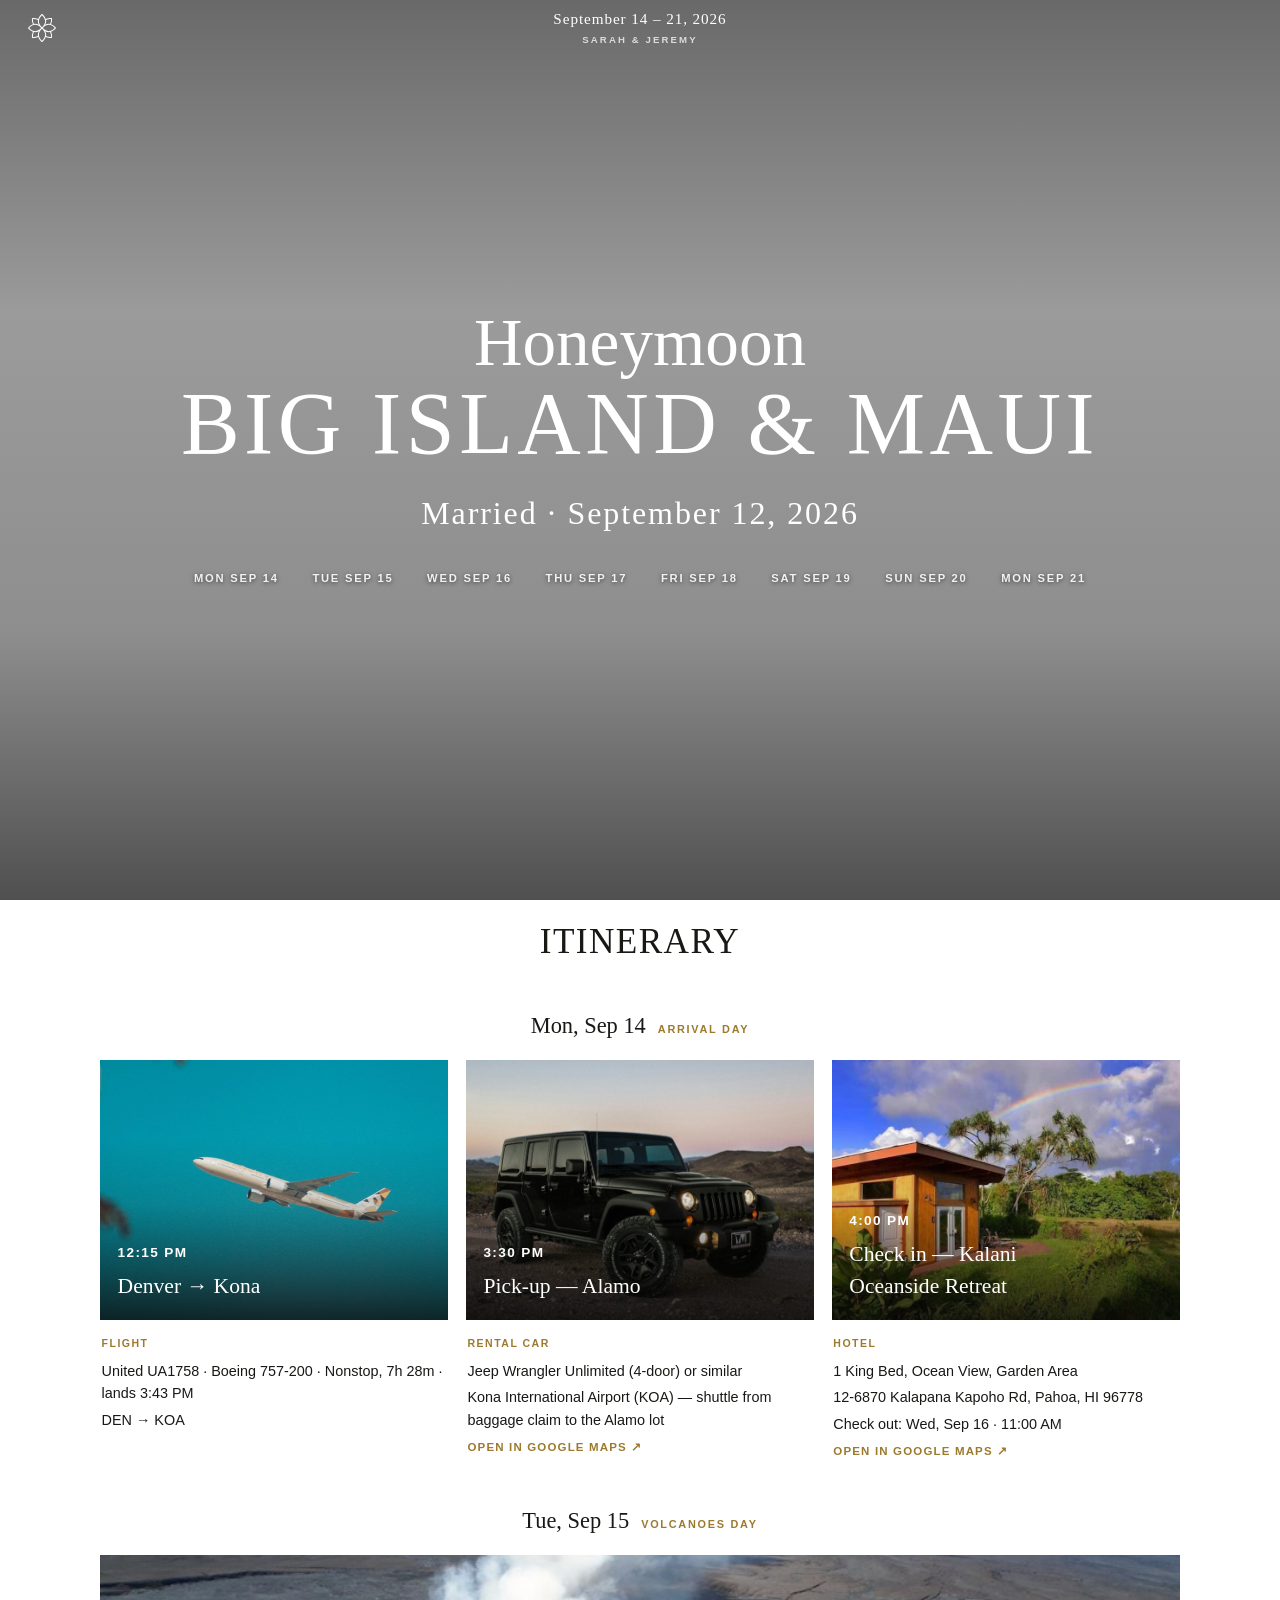
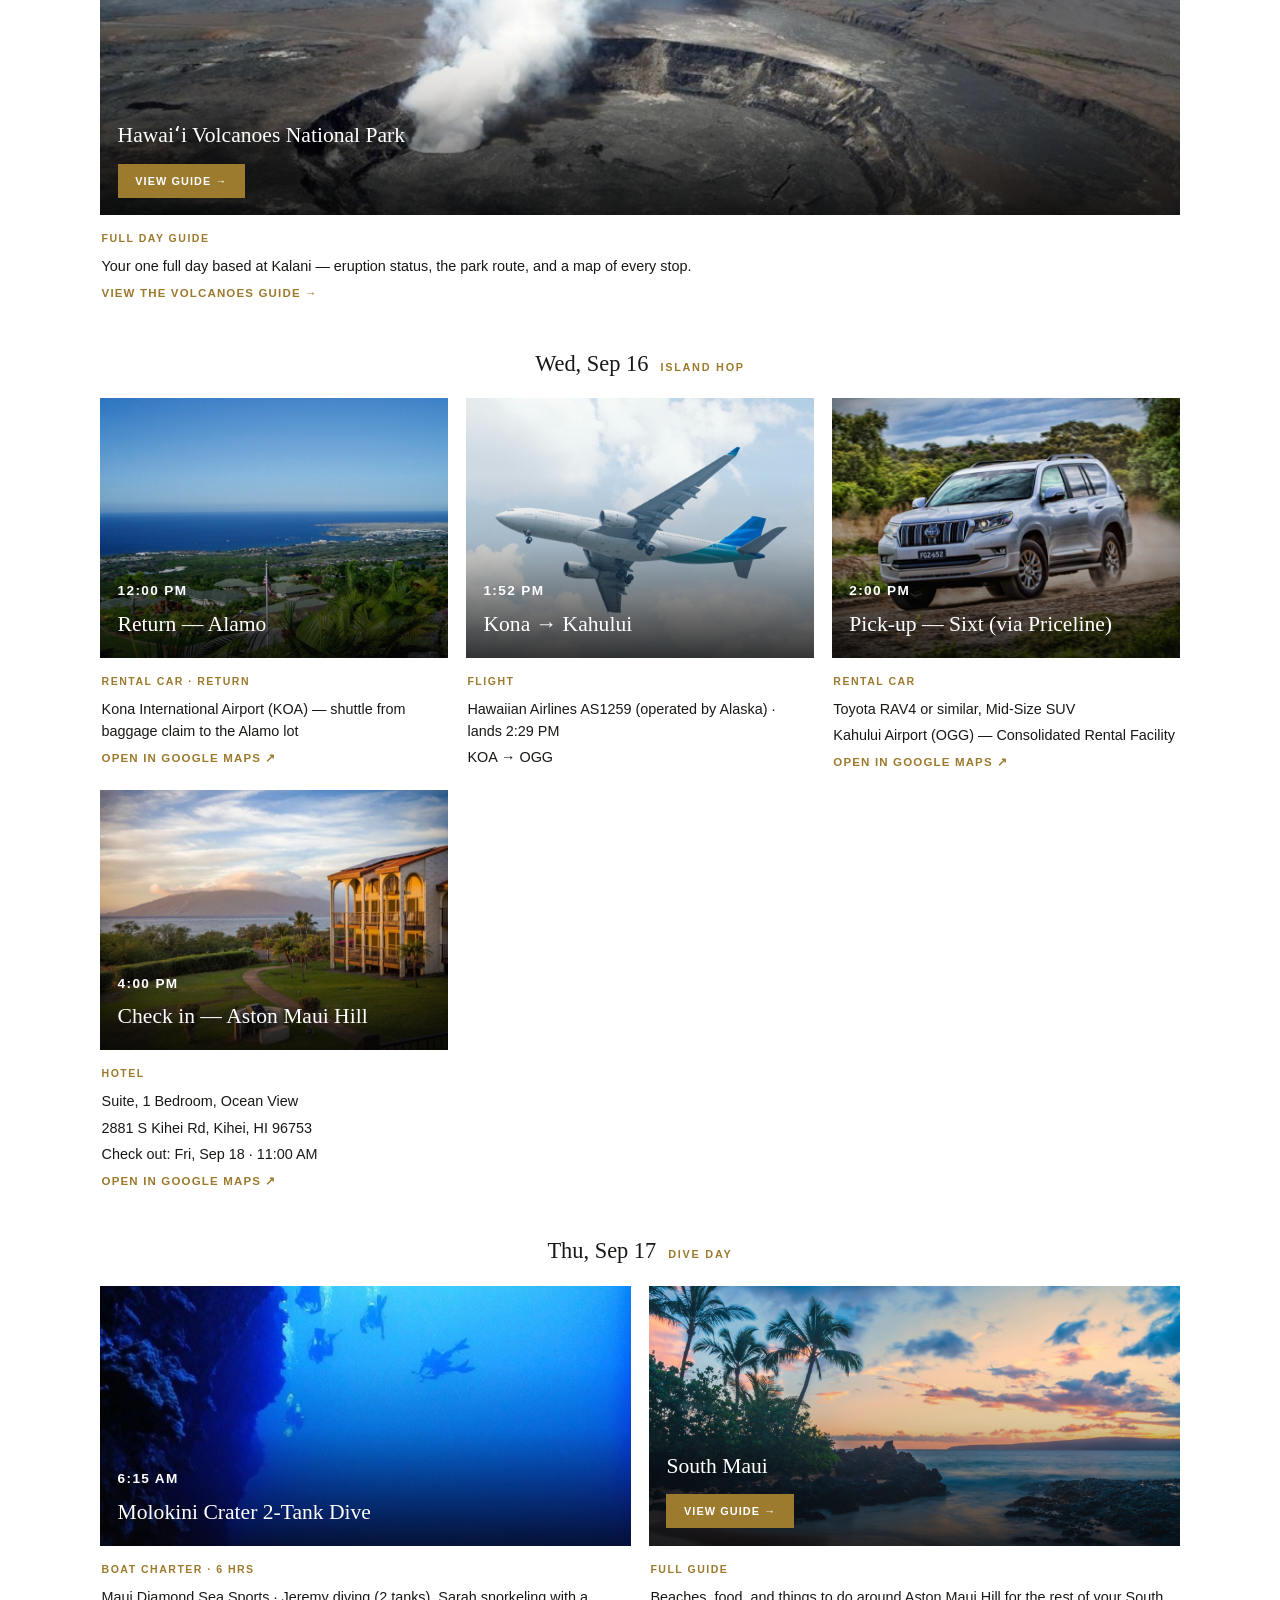
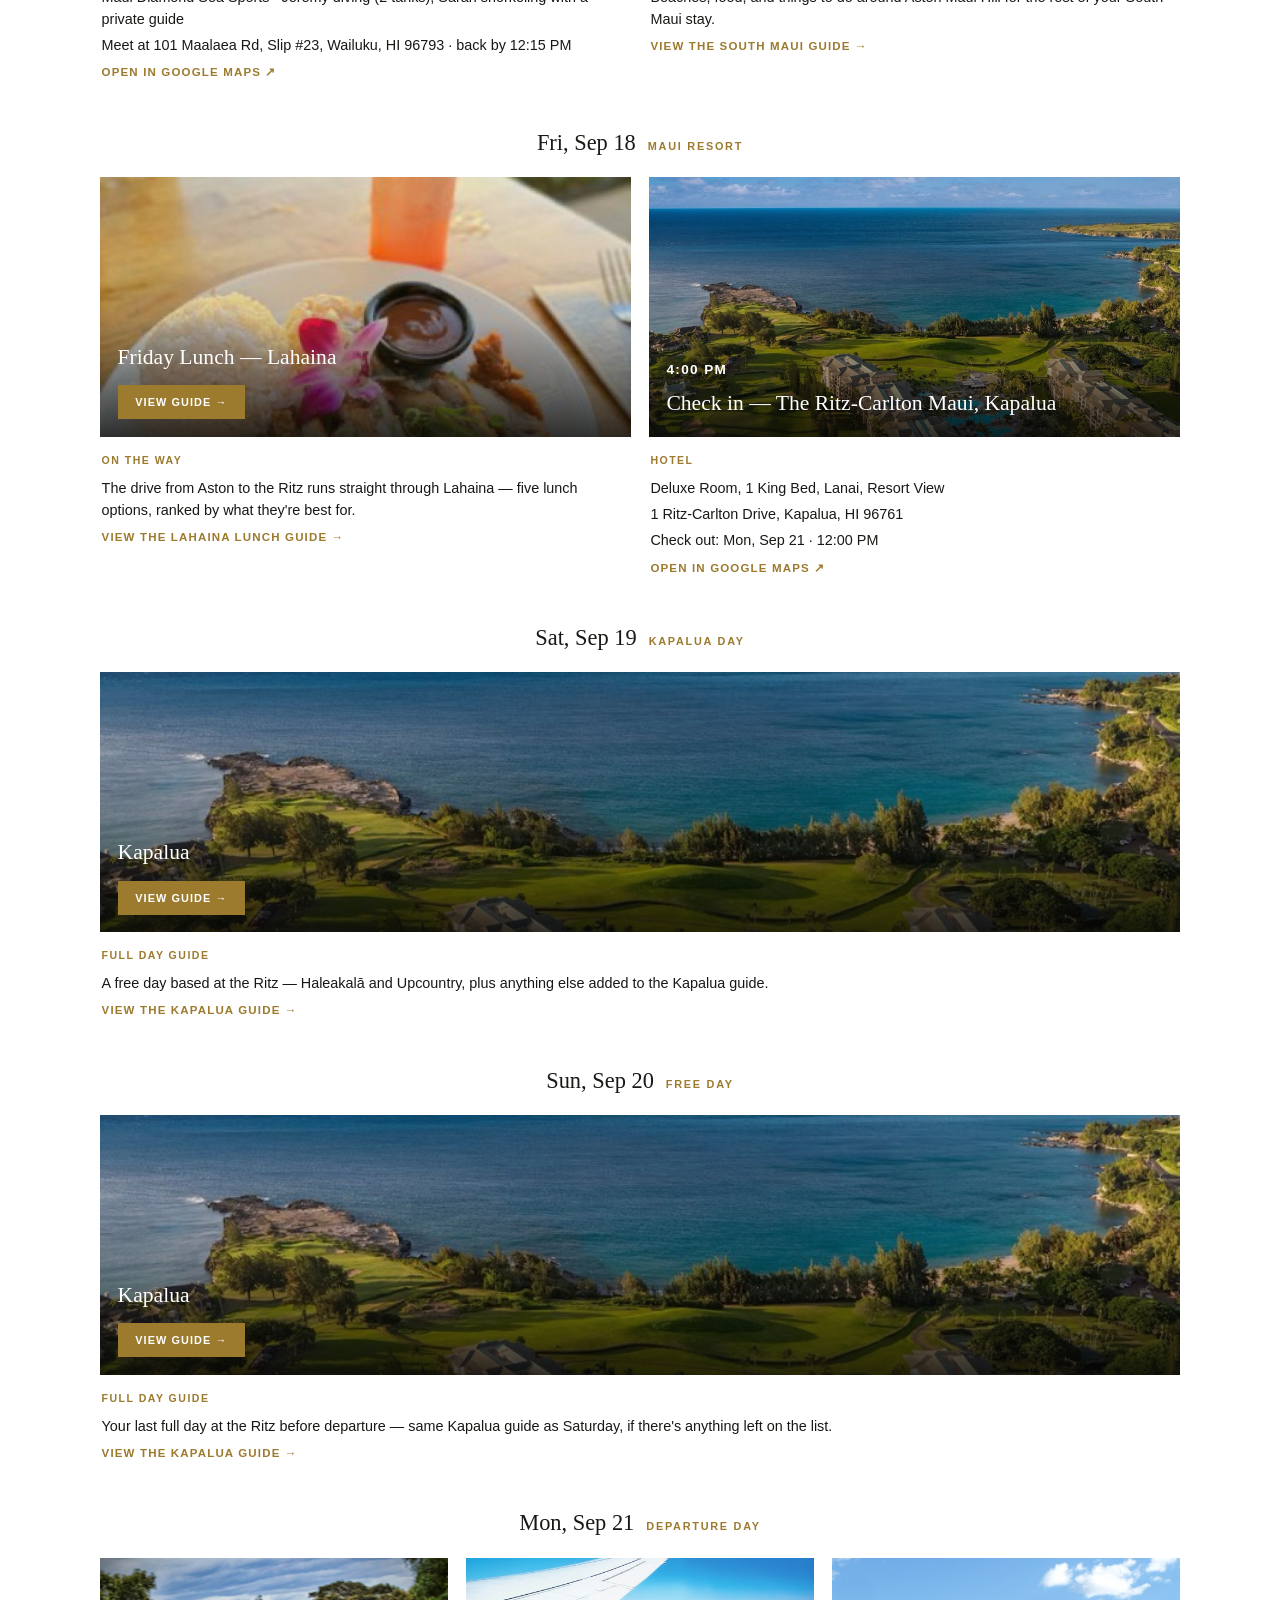
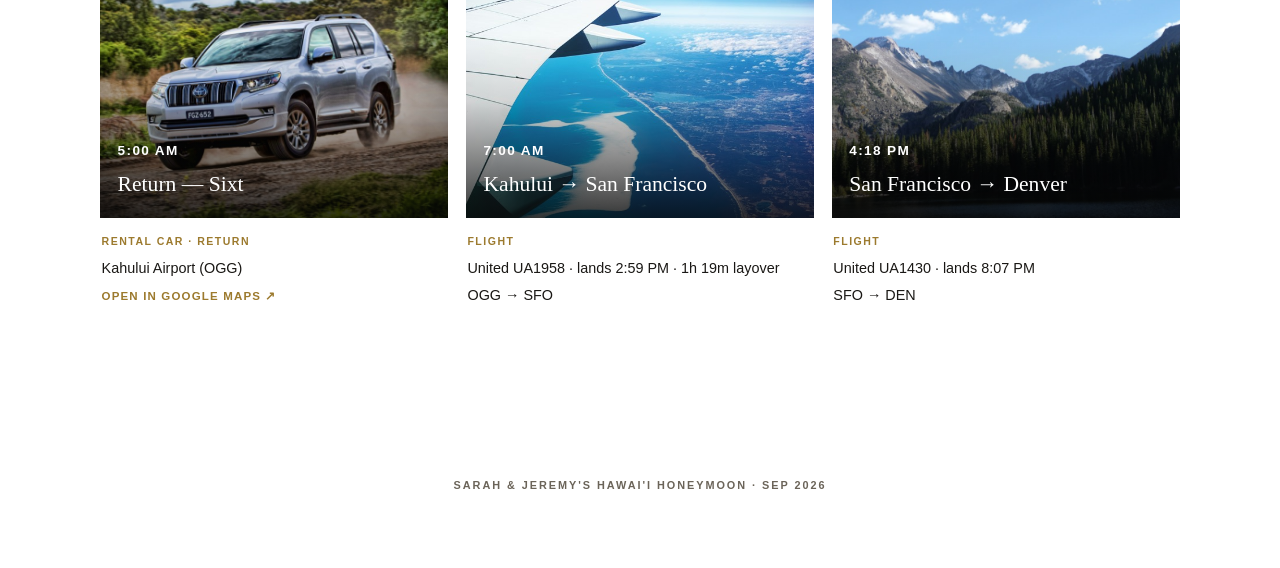
==== commit 7732d719: "Add gold View Guide button under the title on page-link card photos" ====
--- a/index.html
+++ b/index.html
@@ -128,6 +128,7 @@
         <a class="event-photo-link" href="volcanoes.html">
           <div class="event-photo bg-volc-halemaumau">
             <h3>Hawaiʻi Volcanoes National Park</h3>
+            <span class="event-cta">View Guide →</span>
           </div>
         </a>
         <div class="event-details">
@@ -225,6 +226,7 @@
         <a class="event-photo-link" href="maui.html">
           <div class="event-photo bg-hero-cove">
             <h3>South Maui</h3>
+            <span class="event-cta">View Guide →</span>
           </div>
         </a>
         <div class="event-details">
@@ -248,6 +250,7 @@
         <a class="event-photo-link" href="lahaina.html">
           <div class="event-photo bg-food-alohamixedplate">
             <h3>Friday Lunch — Lahaina</h3>
+            <span class="event-cta">View Guide →</span>
           </div>
         </a>
         <div class="event-details">
@@ -285,6 +288,7 @@
         <a class="event-photo-link" href="ritz.html">
           <div class="event-photo bg-ritz-real">
             <h3>Kapalua</h3>
+            <span class="event-cta">View Guide →</span>
           </div>
         </a>
         <div class="event-details">
@@ -308,6 +312,7 @@
         <a class="event-photo-link" href="ritz.html">
           <div class="event-photo bg-ritz-real">
             <h3>Kapalua</h3>
+            <span class="event-cta">View Guide →</span>
           </div>
         </a>
         <div class="event-details">
--- a/style.css
+++ b/style.css
@@ -539,6 +539,21 @@
   font-weight: 400;
   font-size: 1.35rem;
   text-wrap: balance;
+}
+
+.event-cta {
+  position: relative;
+  z-index: 1;
+  display: inline-block;
+  margin-top: 0.75rem;
+  padding: 0.55rem 1.1rem;
+  background: var(--gold);
+  color: #fff;
+  font-family: var(--font-body);
+  font-size: 0.68rem;
+  font-weight: 700;
+  letter-spacing: 0.1em;
+  text-transform: uppercase;
 }
 
 .event-details {
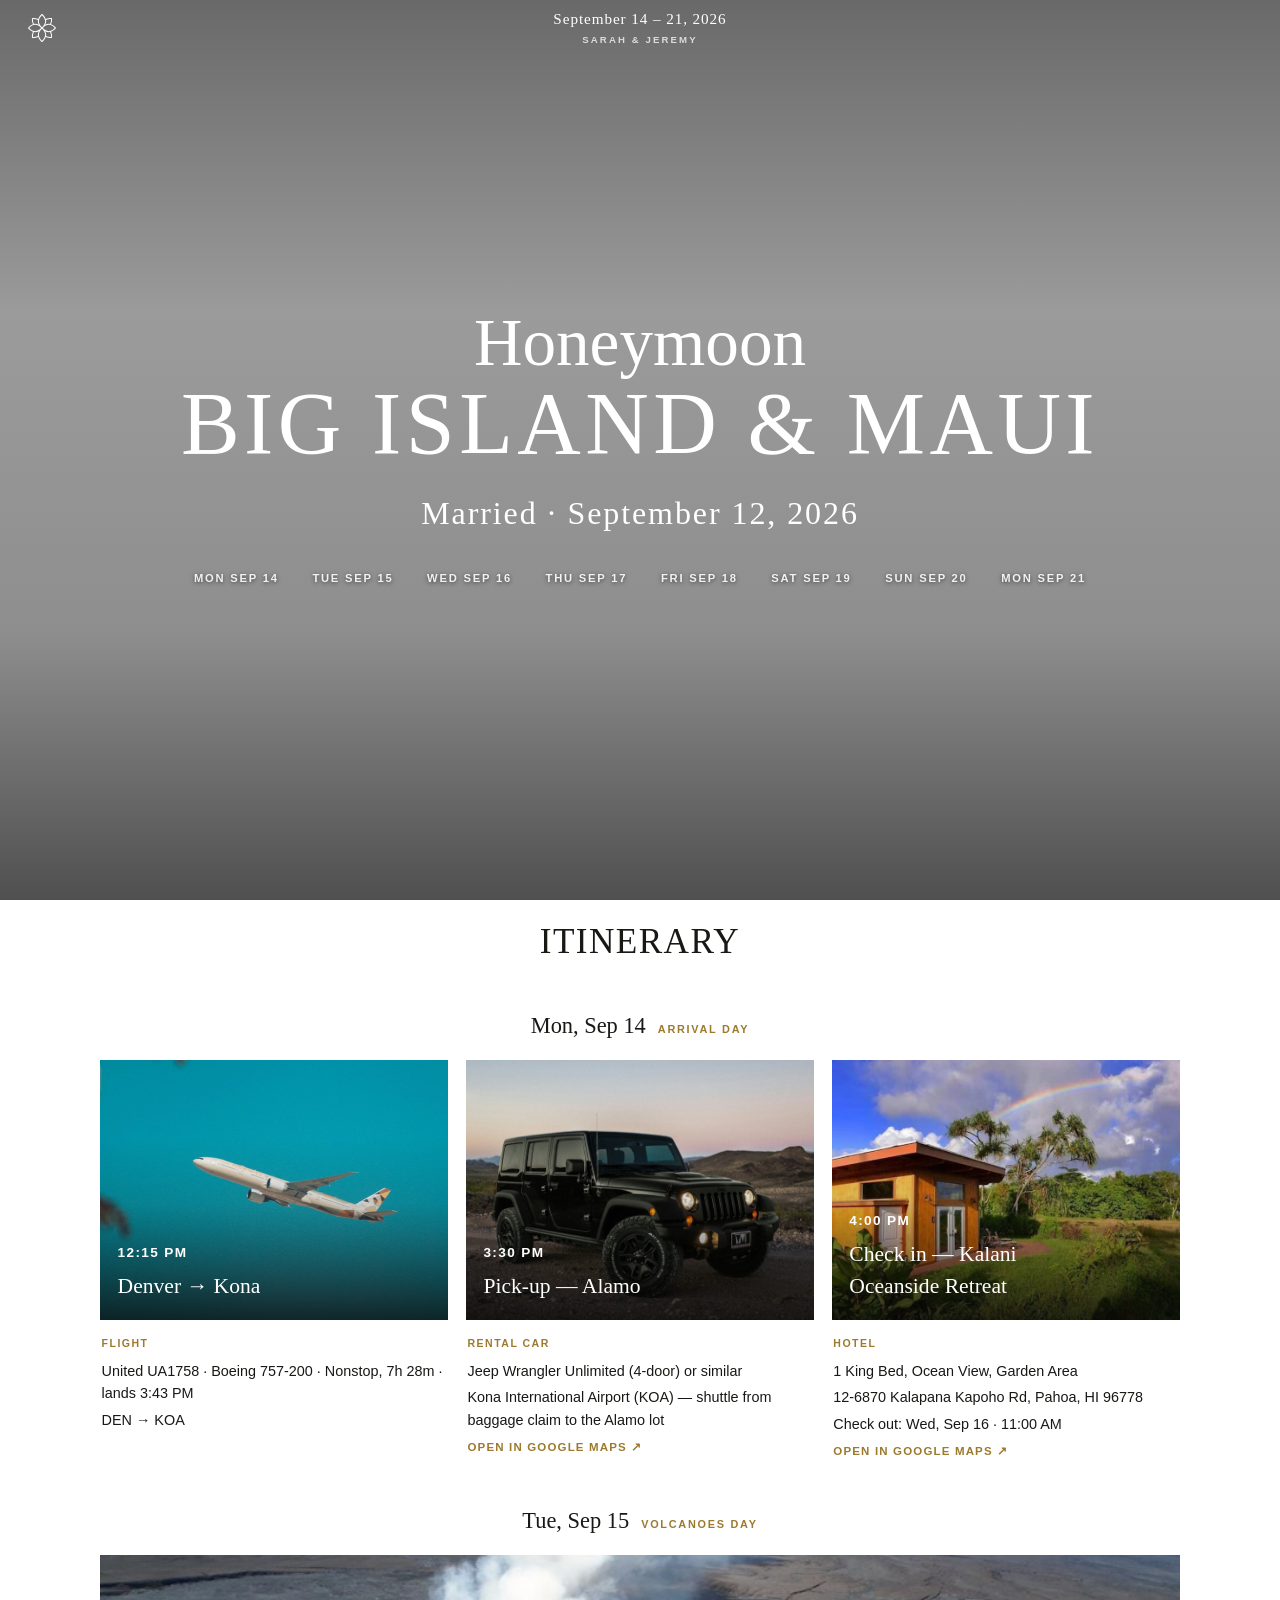
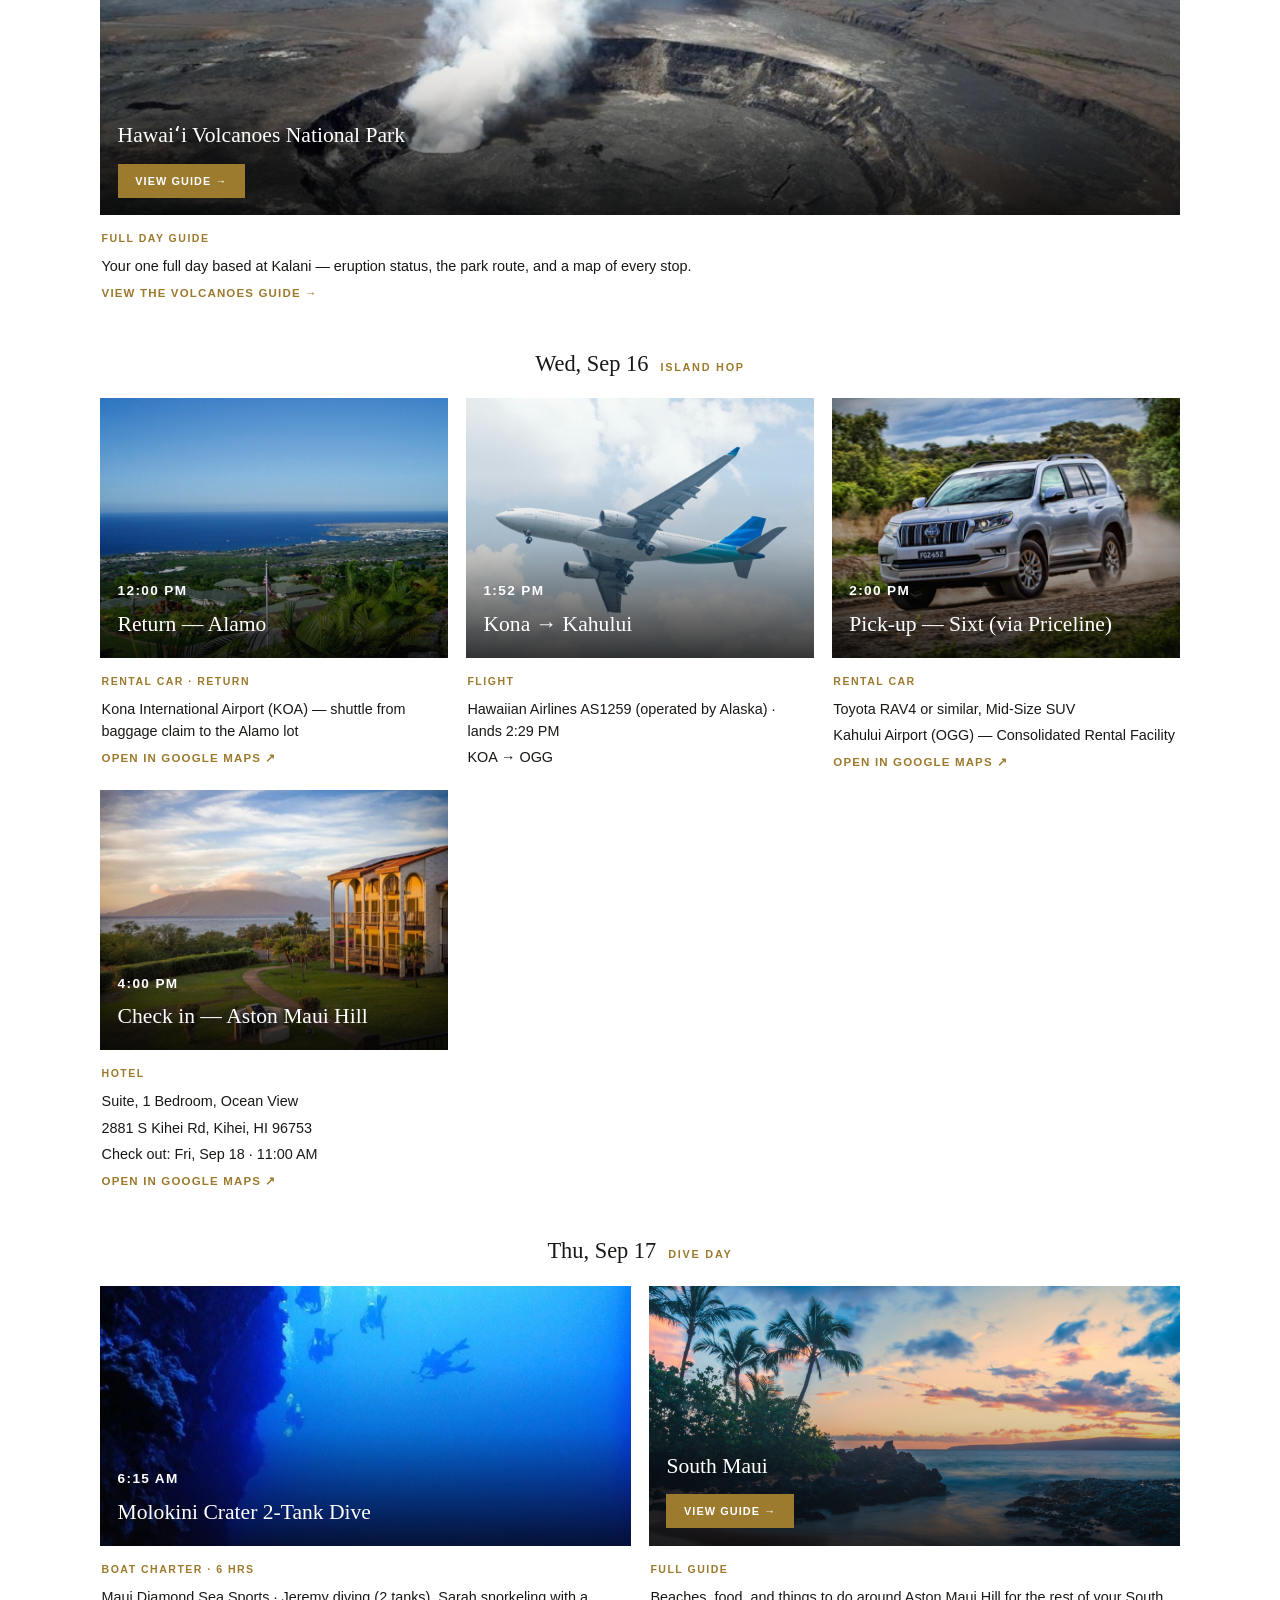
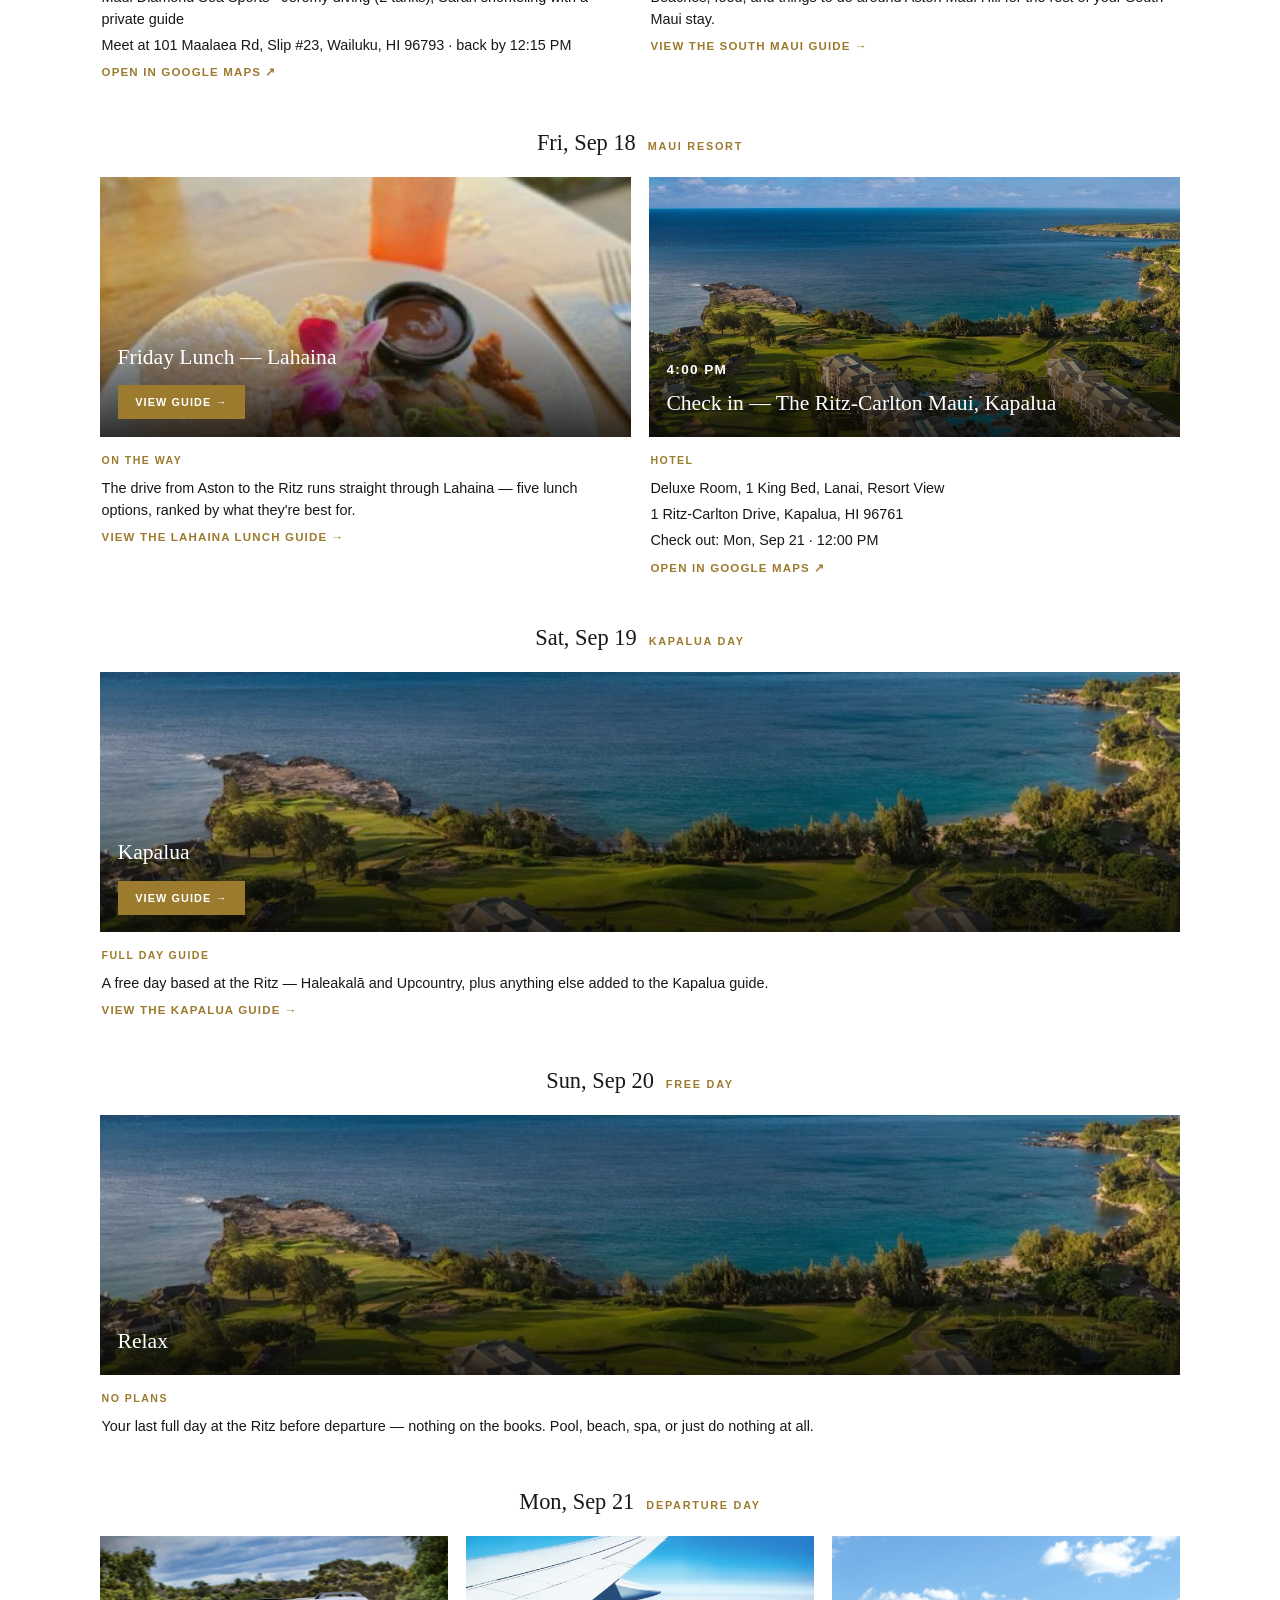
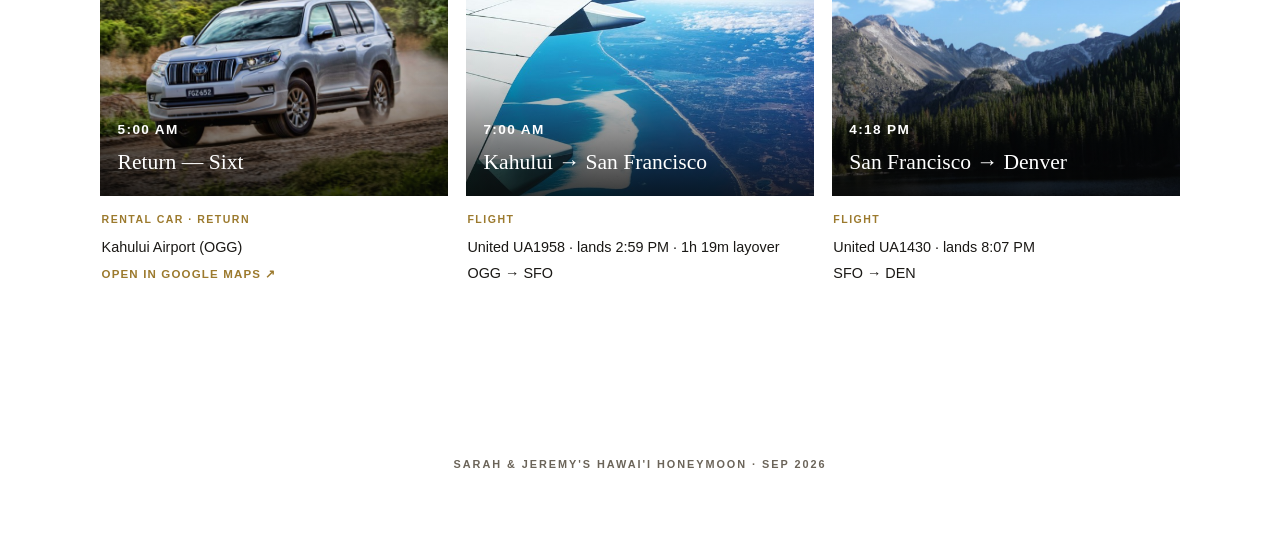
==== commit b523e77e: "Replace Sunday's duplicate Kapalua link with a simple no-plans relax card" ====
--- a/index.html
+++ b/index.html
@@ -308,17 +308,13 @@
     </div>
     <div class="events">
 
-      <article class="event page-link">
-        <a class="event-photo-link" href="ritz.html">
-          <div class="event-photo bg-ritz-real">
-            <h3>Kapalua</h3>
-            <span class="event-cta">View Guide →</span>
-          </div>
-        </a>
-        <div class="event-details">
-          <span class="event-tag">Full Day Guide</span>
-          <p class="meta">Your last full day at the Ritz before departure — same Kapalua guide as Saturday, if there's anything left on the list.</p>
-          <a class="map-link" href="ritz.html">View the Kapalua guide →</a>
+      <article class="event">
+        <div class="event-photo bg-ritz-real">
+          <h3>Relax</h3>
+        </div>
+        <div class="event-details">
+          <span class="event-tag">No Plans</span>
+          <p class="meta">Your last full day at the Ritz before departure — nothing on the books. Pool, beach, spa, or just do nothing at all.</p>
         </div>
       </article>
 
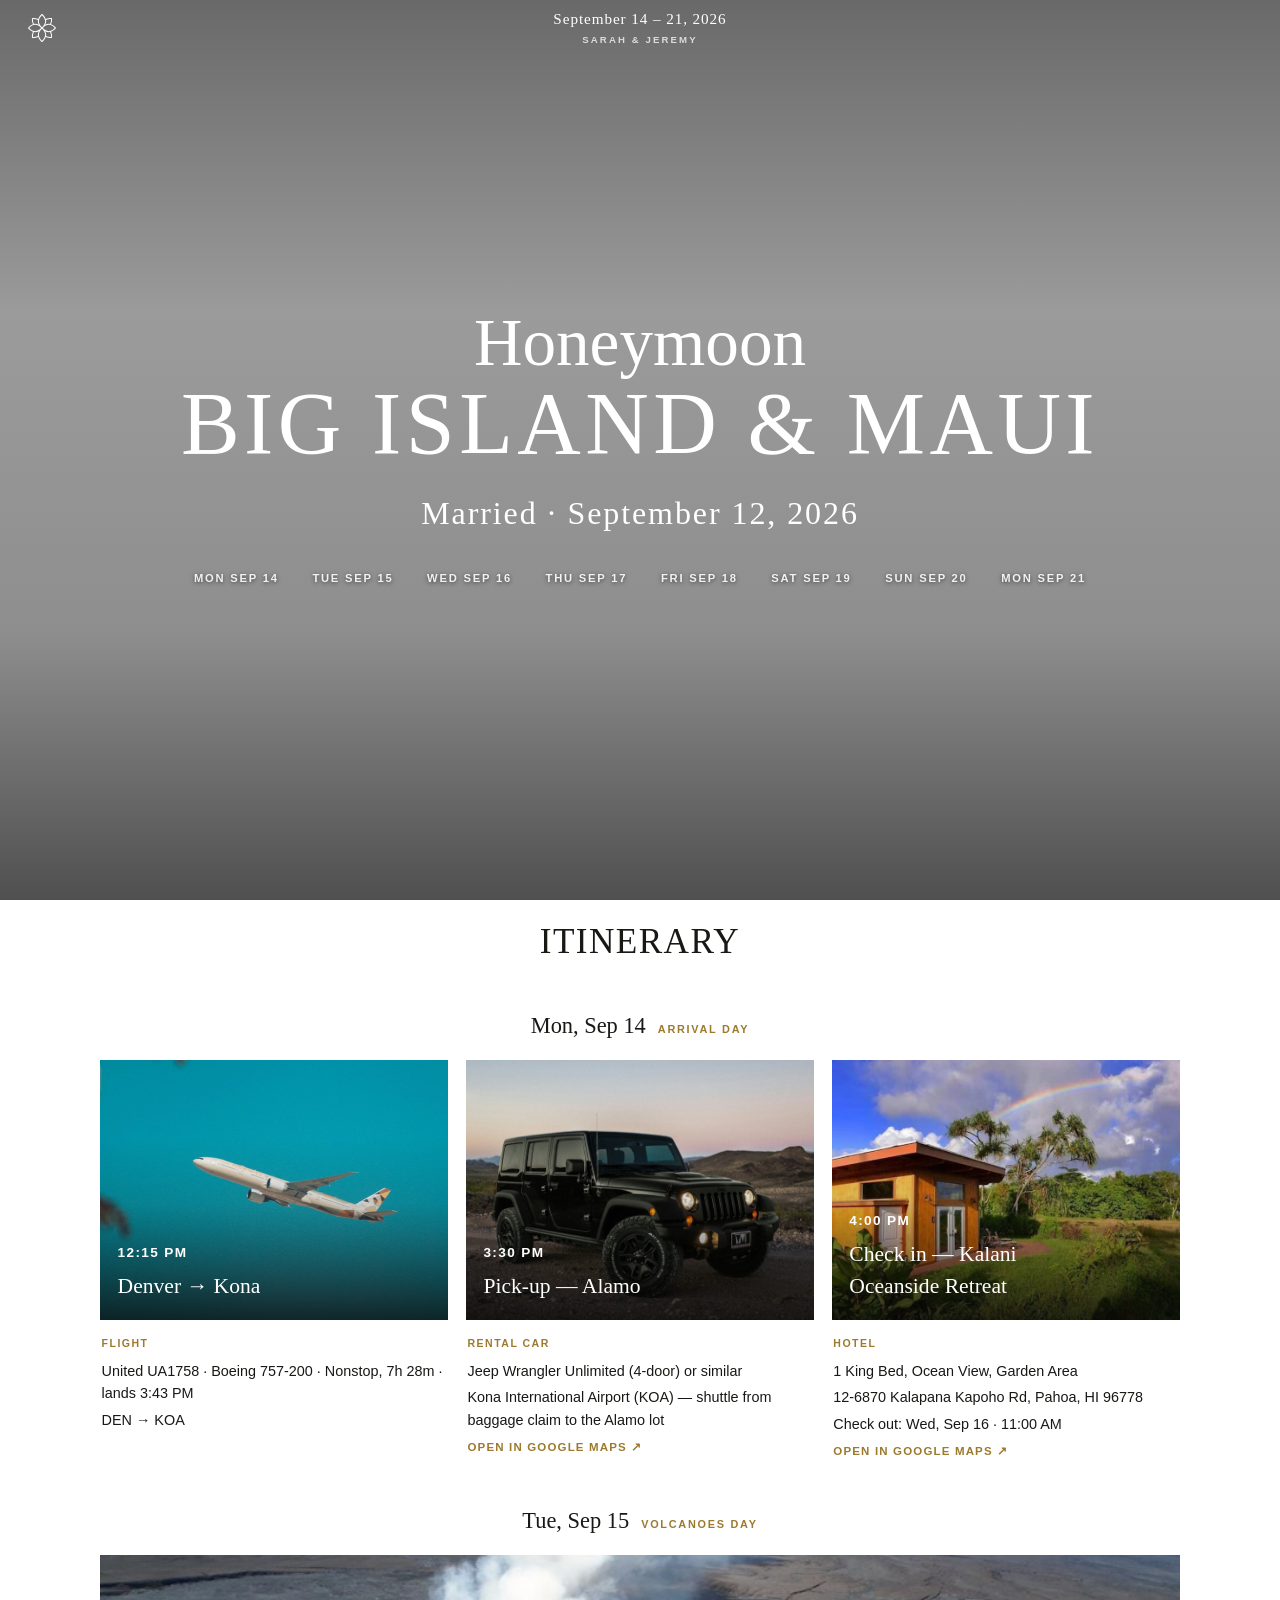
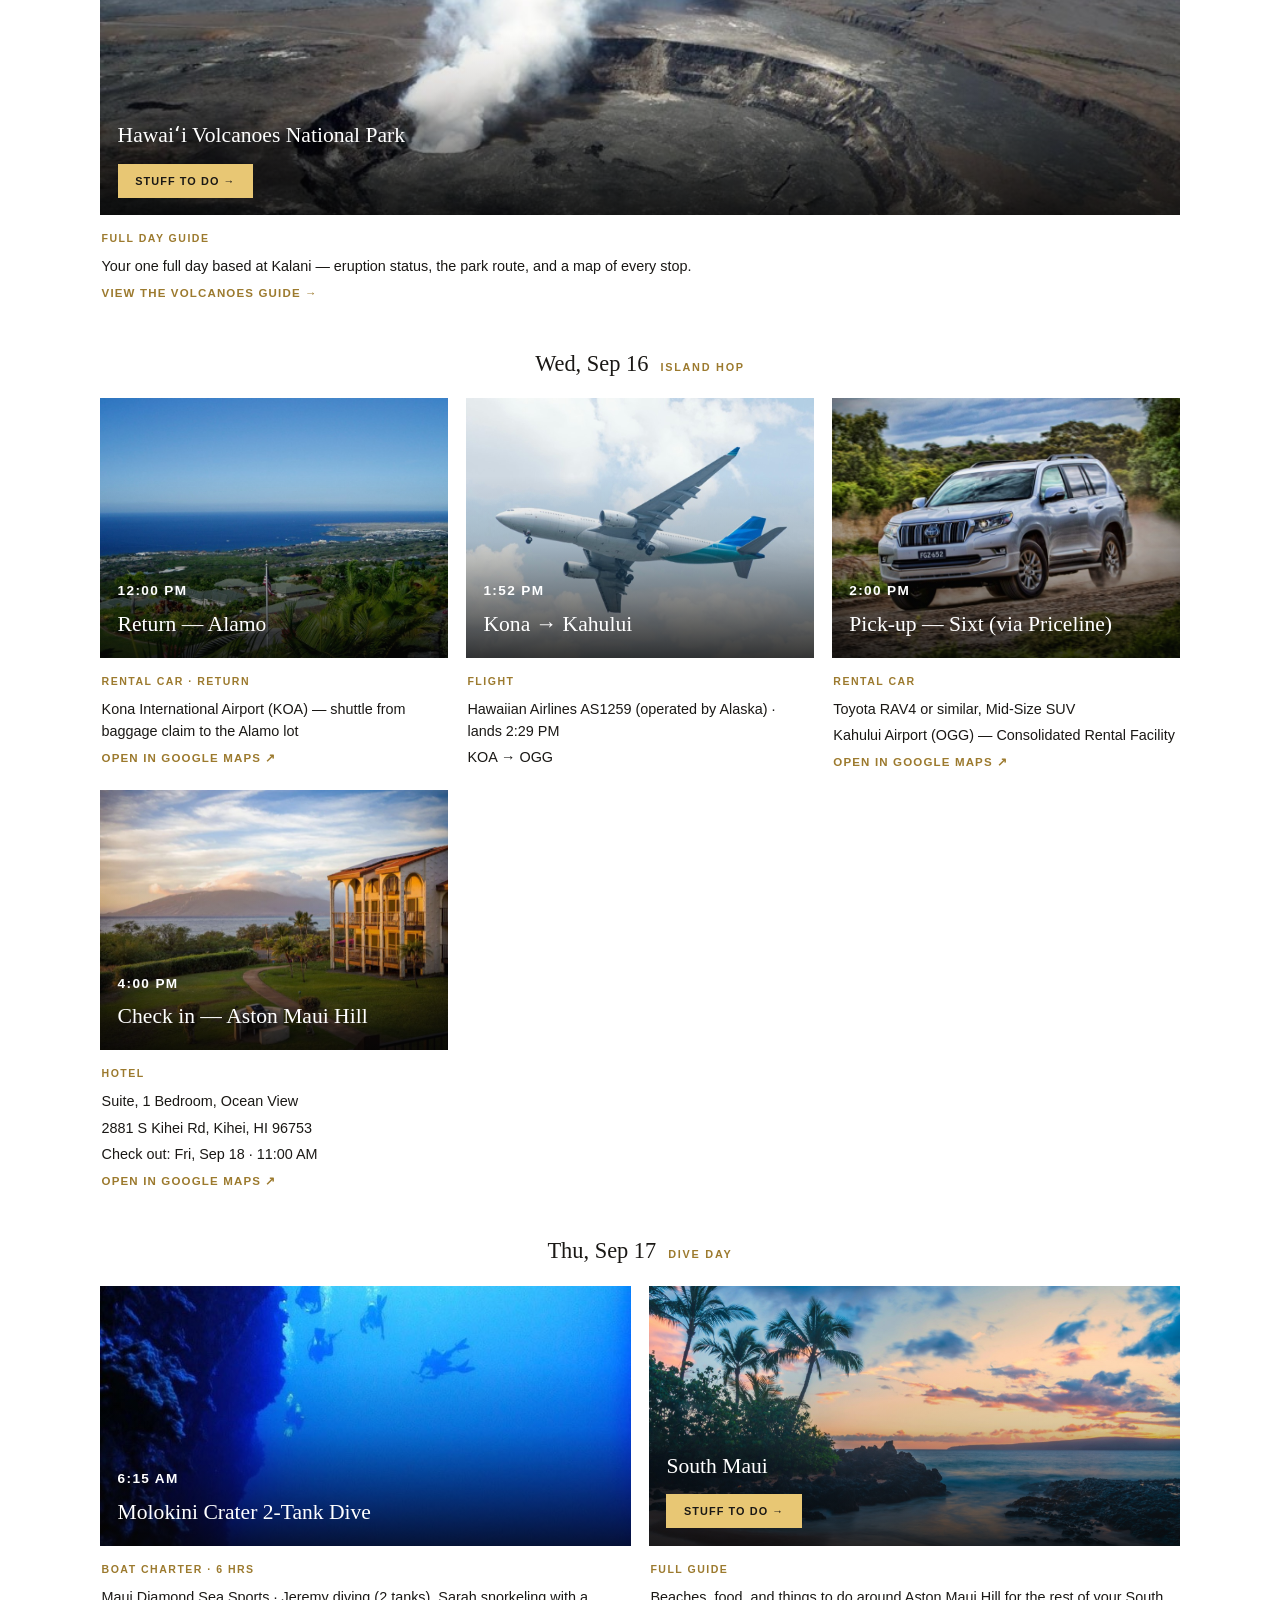
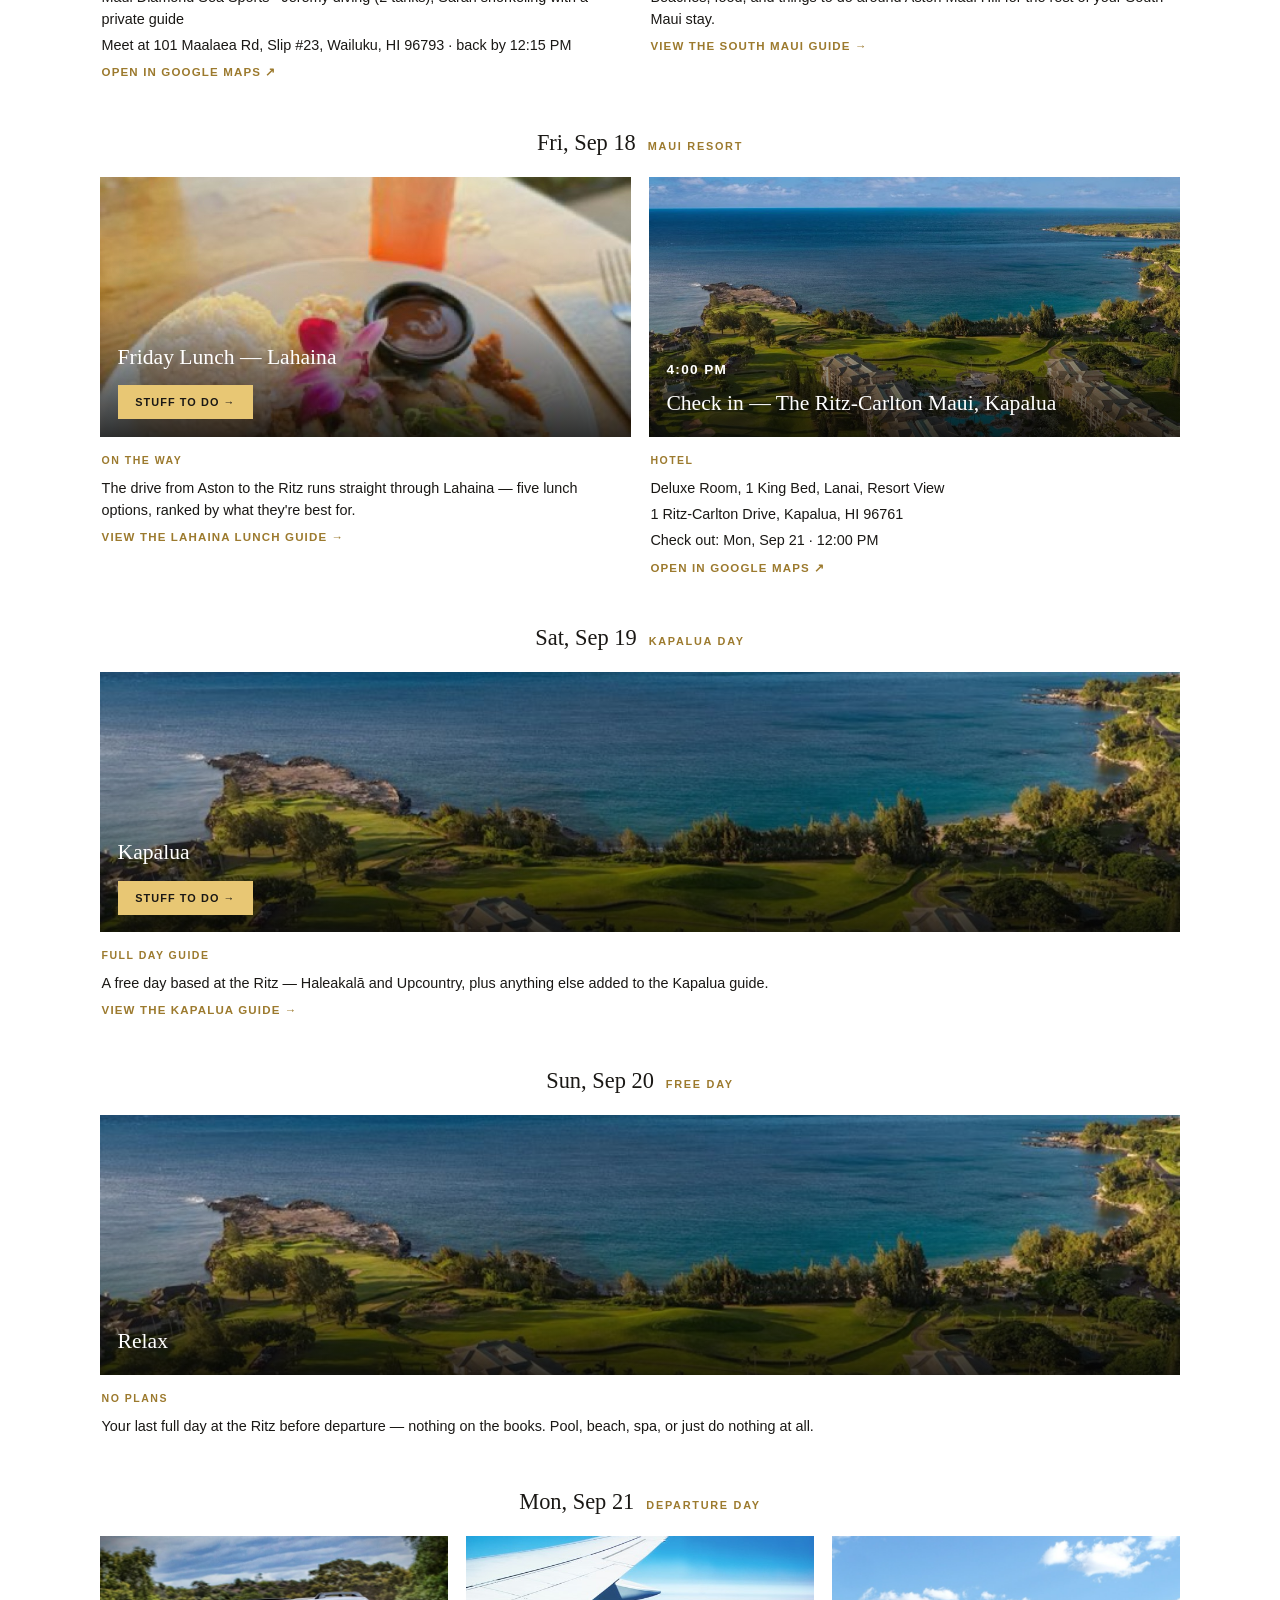
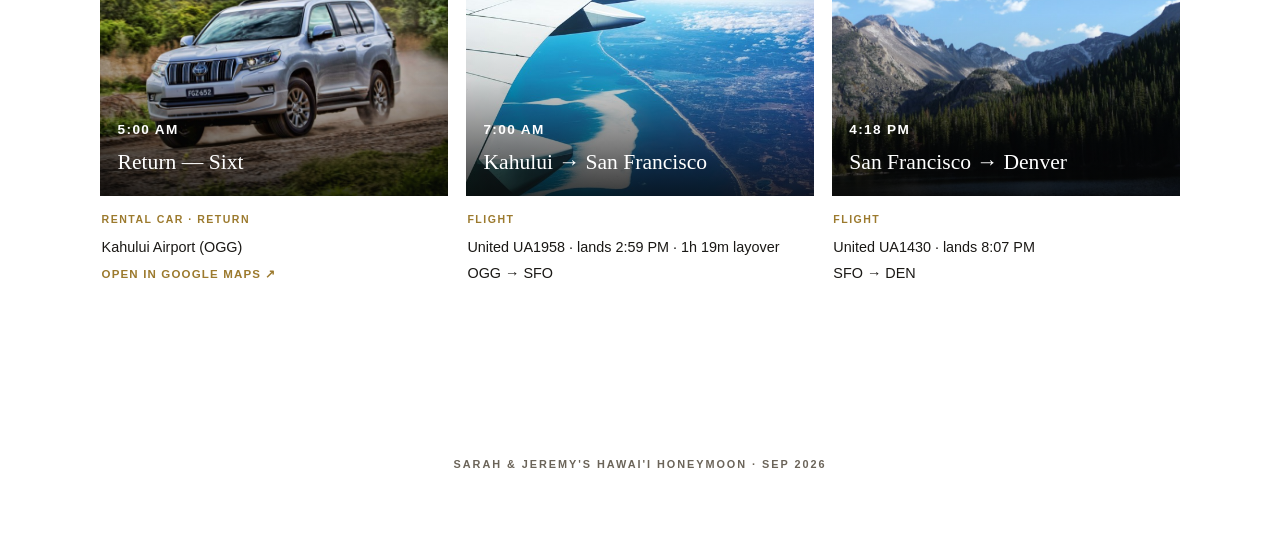
==== commit 340e1d69: "Change CTA button text from 'View Guide' to 'Stuff To Do'" ====
--- a/index.html
+++ b/index.html
@@ -128,7 +128,7 @@
         <a class="event-photo-link" href="volcanoes.html">
           <div class="event-photo bg-volc-halemaumau">
             <h3>Hawaiʻi Volcanoes National Park</h3>
-            <span class="event-cta">View Guide →</span>
+            <span class="event-cta">Stuff To Do →</span>
           </div>
         </a>
         <div class="event-details">
@@ -226,7 +226,7 @@
         <a class="event-photo-link" href="maui.html">
           <div class="event-photo bg-hero-cove">
             <h3>South Maui</h3>
-            <span class="event-cta">View Guide →</span>
+            <span class="event-cta">Stuff To Do →</span>
           </div>
         </a>
         <div class="event-details">
@@ -250,7 +250,7 @@
         <a class="event-photo-link" href="lahaina.html">
           <div class="event-photo bg-food-alohamixedplate">
             <h3>Friday Lunch — Lahaina</h3>
-            <span class="event-cta">View Guide →</span>
+            <span class="event-cta">Stuff To Do →</span>
           </div>
         </a>
         <div class="event-details">
@@ -288,7 +288,7 @@
         <a class="event-photo-link" href="ritz.html">
           <div class="event-photo bg-ritz-real">
             <h3>Kapalua</h3>
-            <span class="event-cta">View Guide →</span>
+            <span class="event-cta">Stuff To Do →</span>
           </div>
         </a>
         <div class="event-details">
--- a/style.css
+++ b/style.css
@@ -547,8 +547,8 @@
   display: inline-block;
   margin-top: 0.75rem;
   padding: 0.55rem 1.1rem;
-  background: var(--gold);
-  color: #fff;
+  background: var(--gold-bright);
+  color: var(--ink);
   font-family: var(--font-body);
   font-size: 0.68rem;
   font-weight: 700;
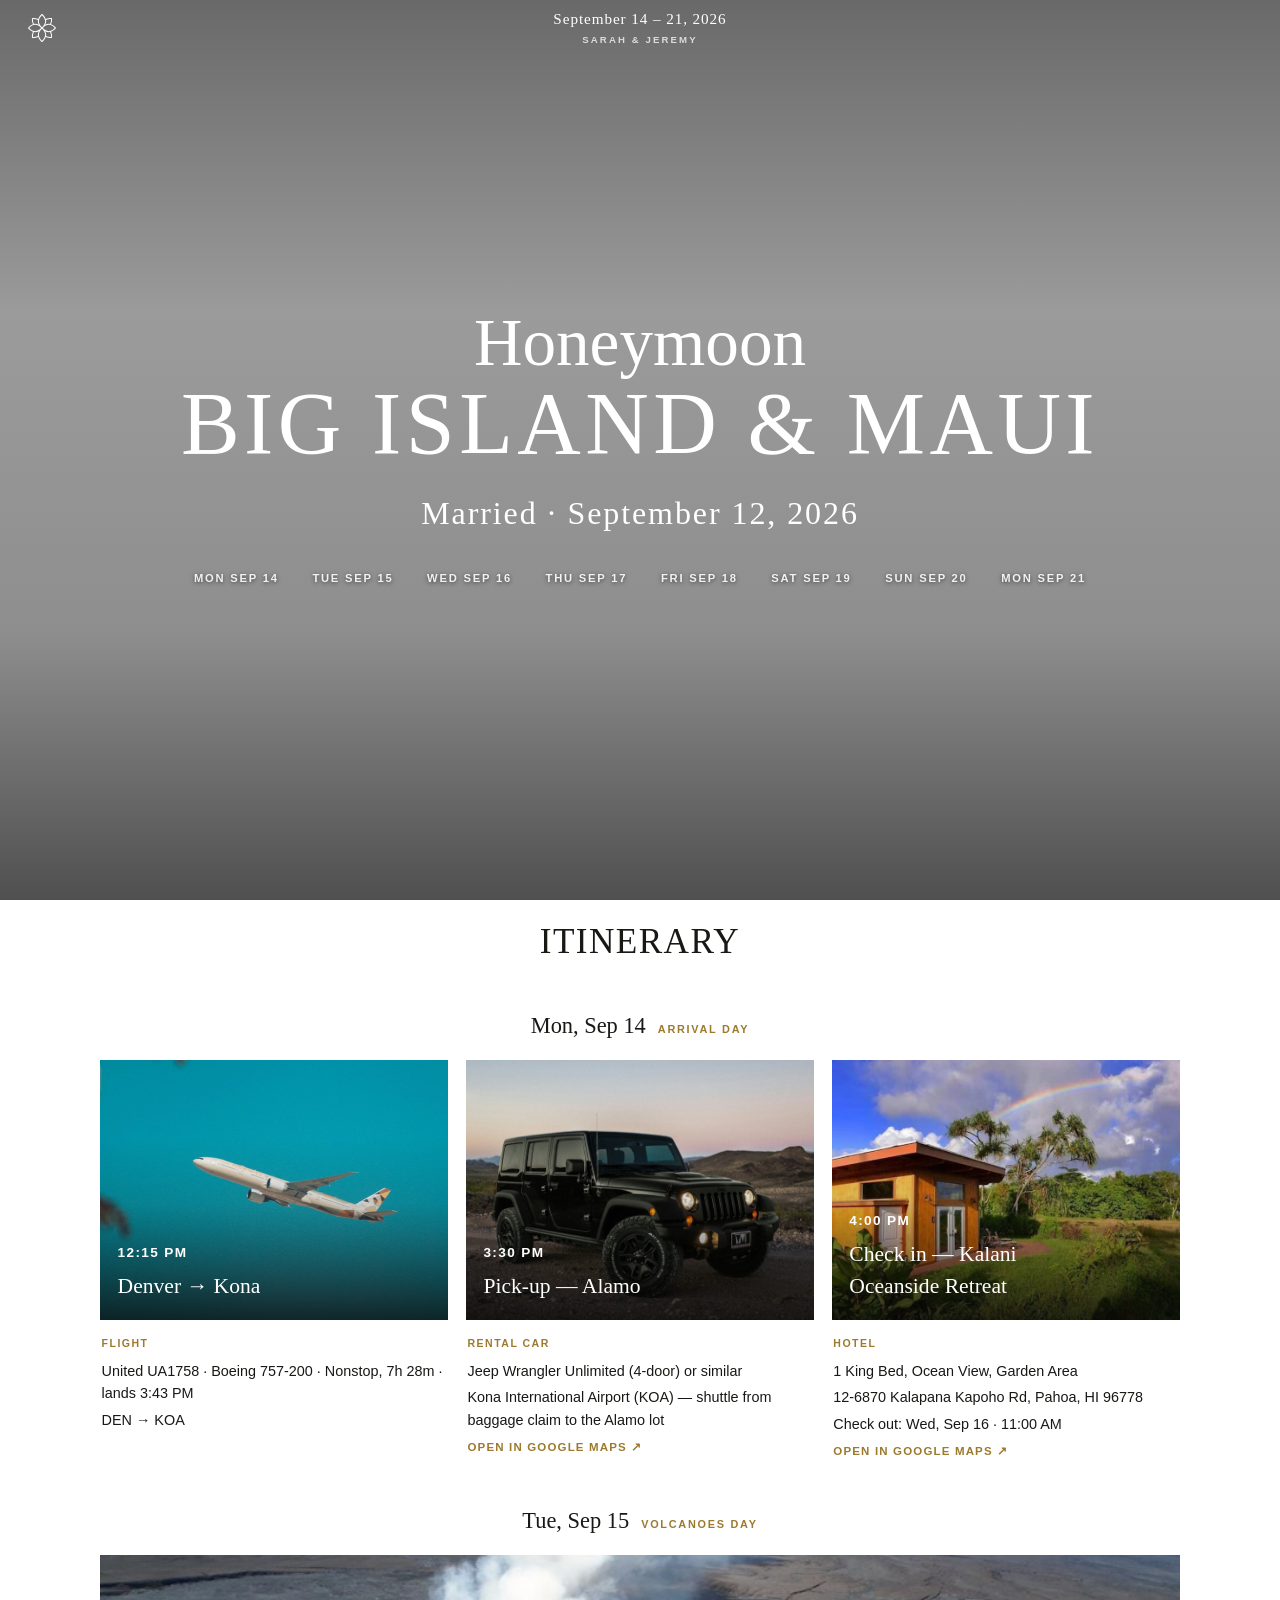
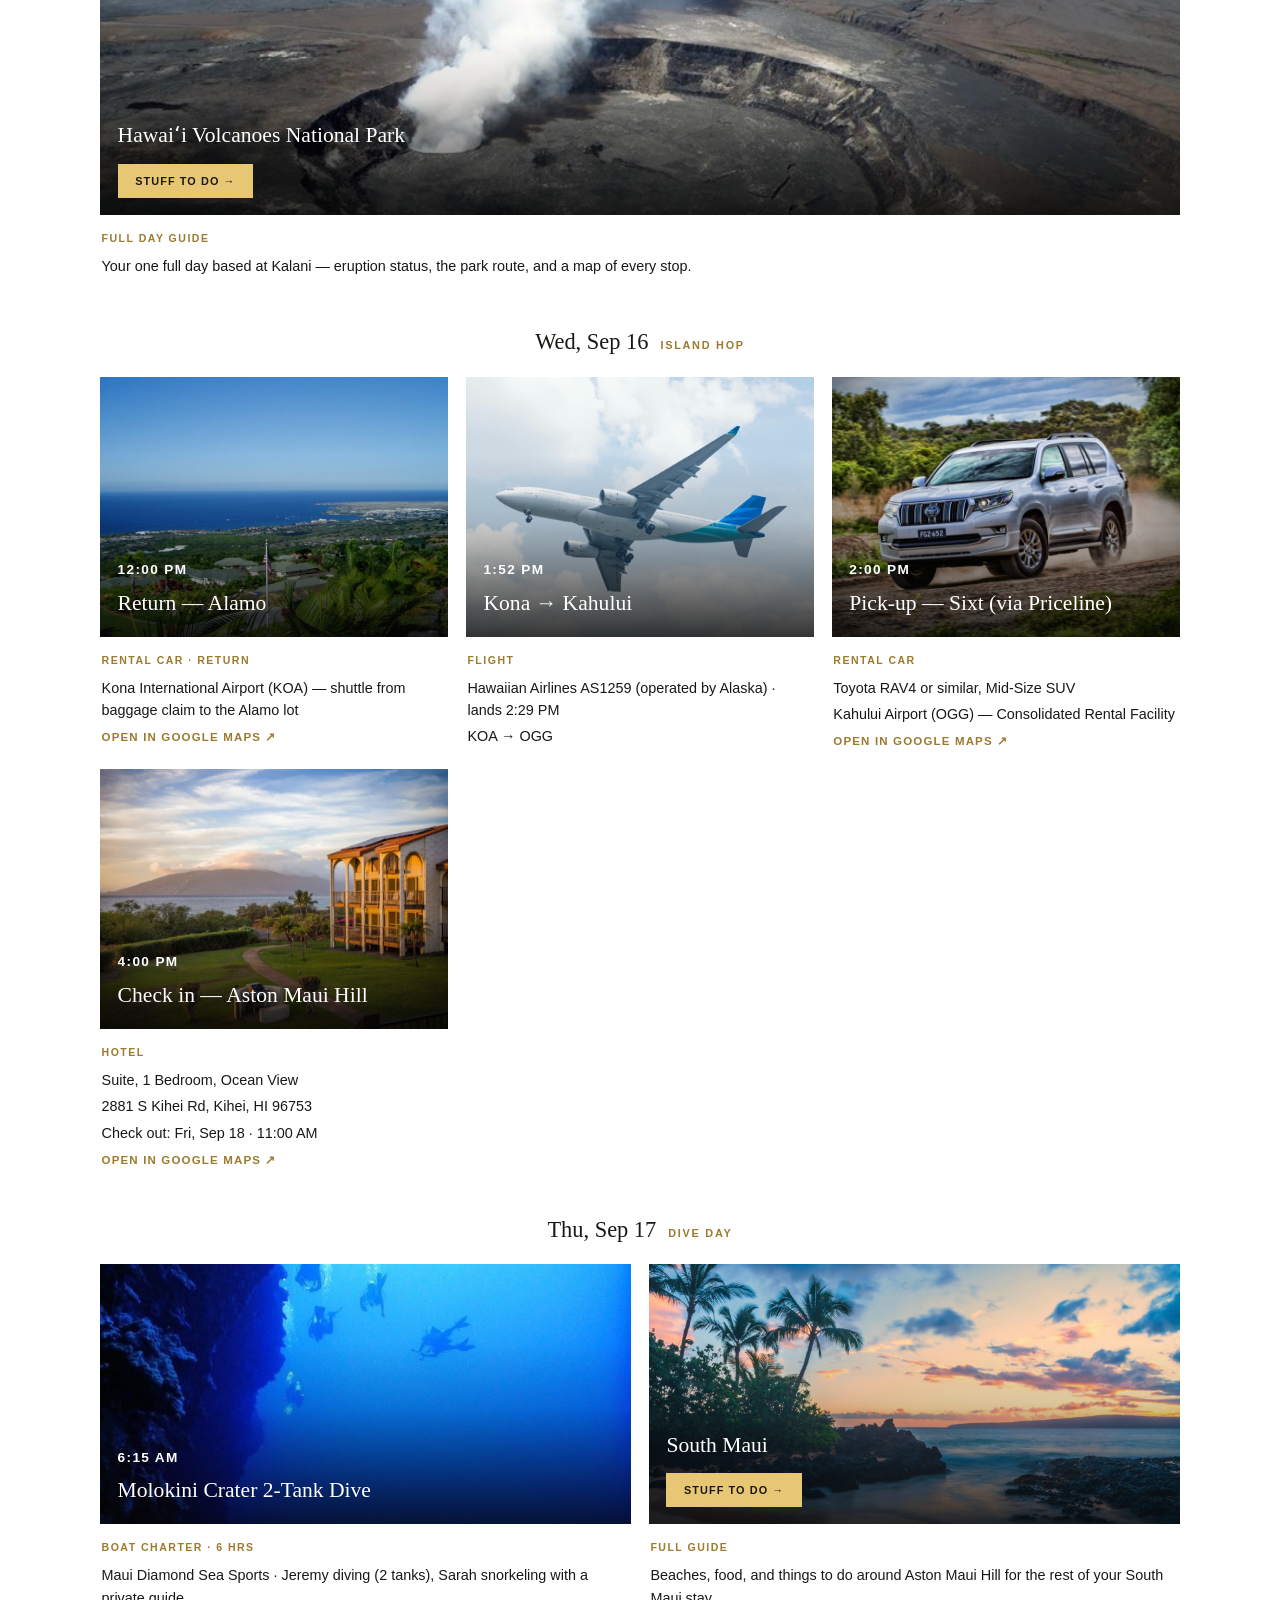
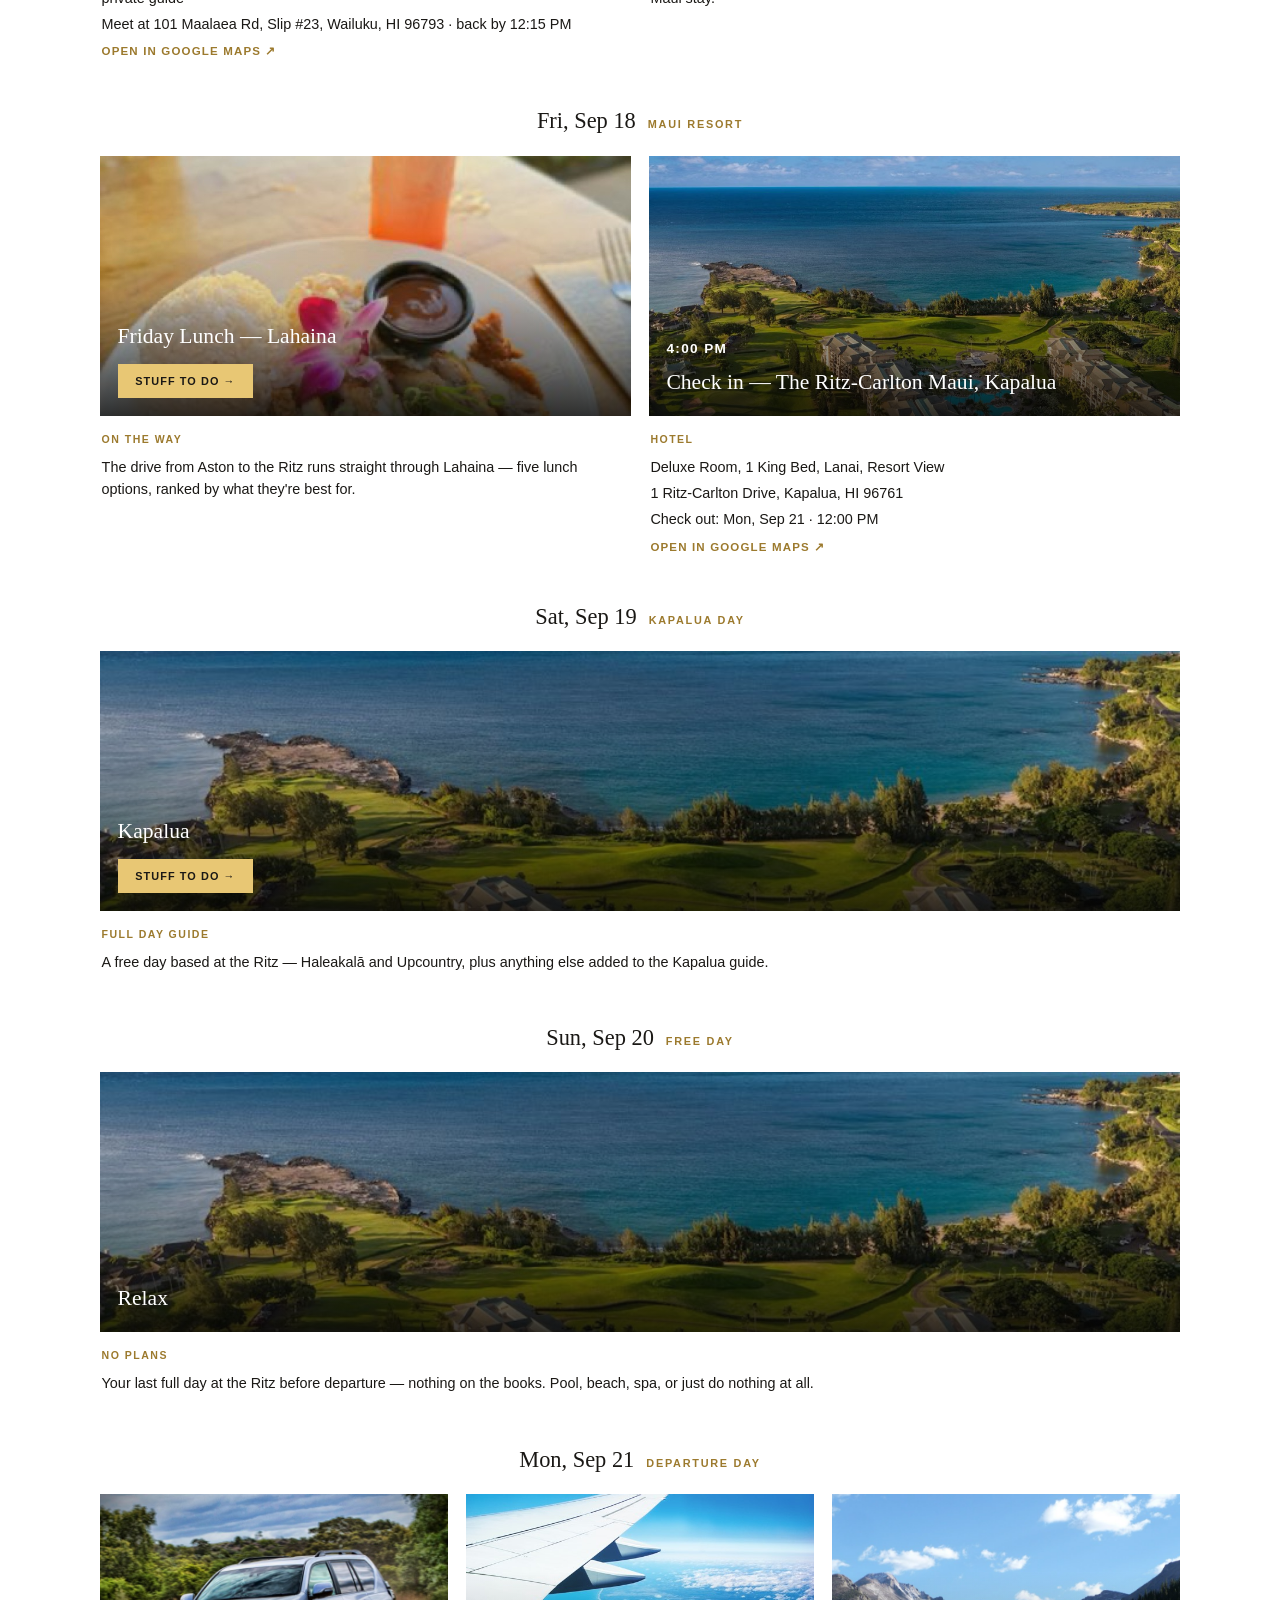
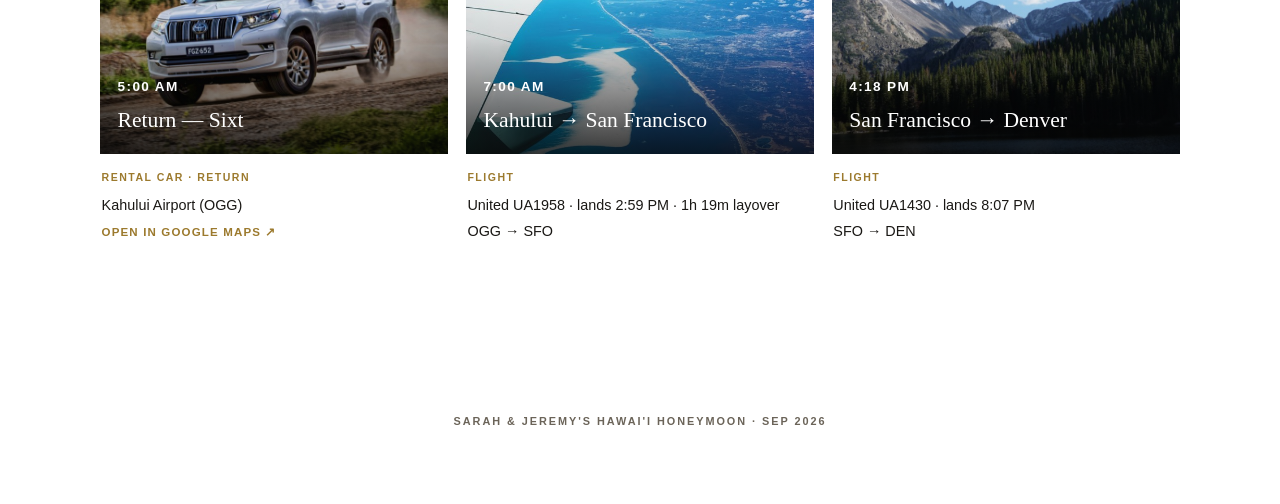
==== commit 6c51849a: "Remove redundant text link under description now that the gold CTA button exists" ====
--- a/index.html
+++ b/index.html
@@ -134,7 +134,6 @@
         <div class="event-details">
           <span class="event-tag">Full Day Guide</span>
           <p class="meta">Your one full day based at Kalani — eruption status, the park route, and a map of every stop.</p>
-          <a class="map-link" href="volcanoes.html">View the Volcanoes guide →</a>
         </div>
       </article>
 
@@ -232,7 +231,6 @@
         <div class="event-details">
           <span class="event-tag">Full Guide</span>
           <p class="meta">Beaches, food, and things to do around Aston Maui Hill for the rest of your South Maui stay.</p>
-          <a class="map-link" href="maui.html">View the South Maui guide →</a>
         </div>
       </article>
 
@@ -256,7 +254,6 @@
         <div class="event-details">
           <span class="event-tag">On The Way</span>
           <p class="meta">The drive from Aston to the Ritz runs straight through Lahaina — five lunch options, ranked by what they're best for.</p>
-          <a class="map-link" href="lahaina.html">View the Lahaina Lunch guide →</a>
         </div>
       </article>
 
@@ -294,7 +291,6 @@
         <div class="event-details">
           <span class="event-tag">Full Day Guide</span>
           <p class="meta">A free day based at the Ritz — Haleakalā and Upcountry, plus anything else added to the Kapalua guide.</p>
-          <a class="map-link" href="ritz.html">View the Kapalua guide →</a>
         </div>
       </article>
 
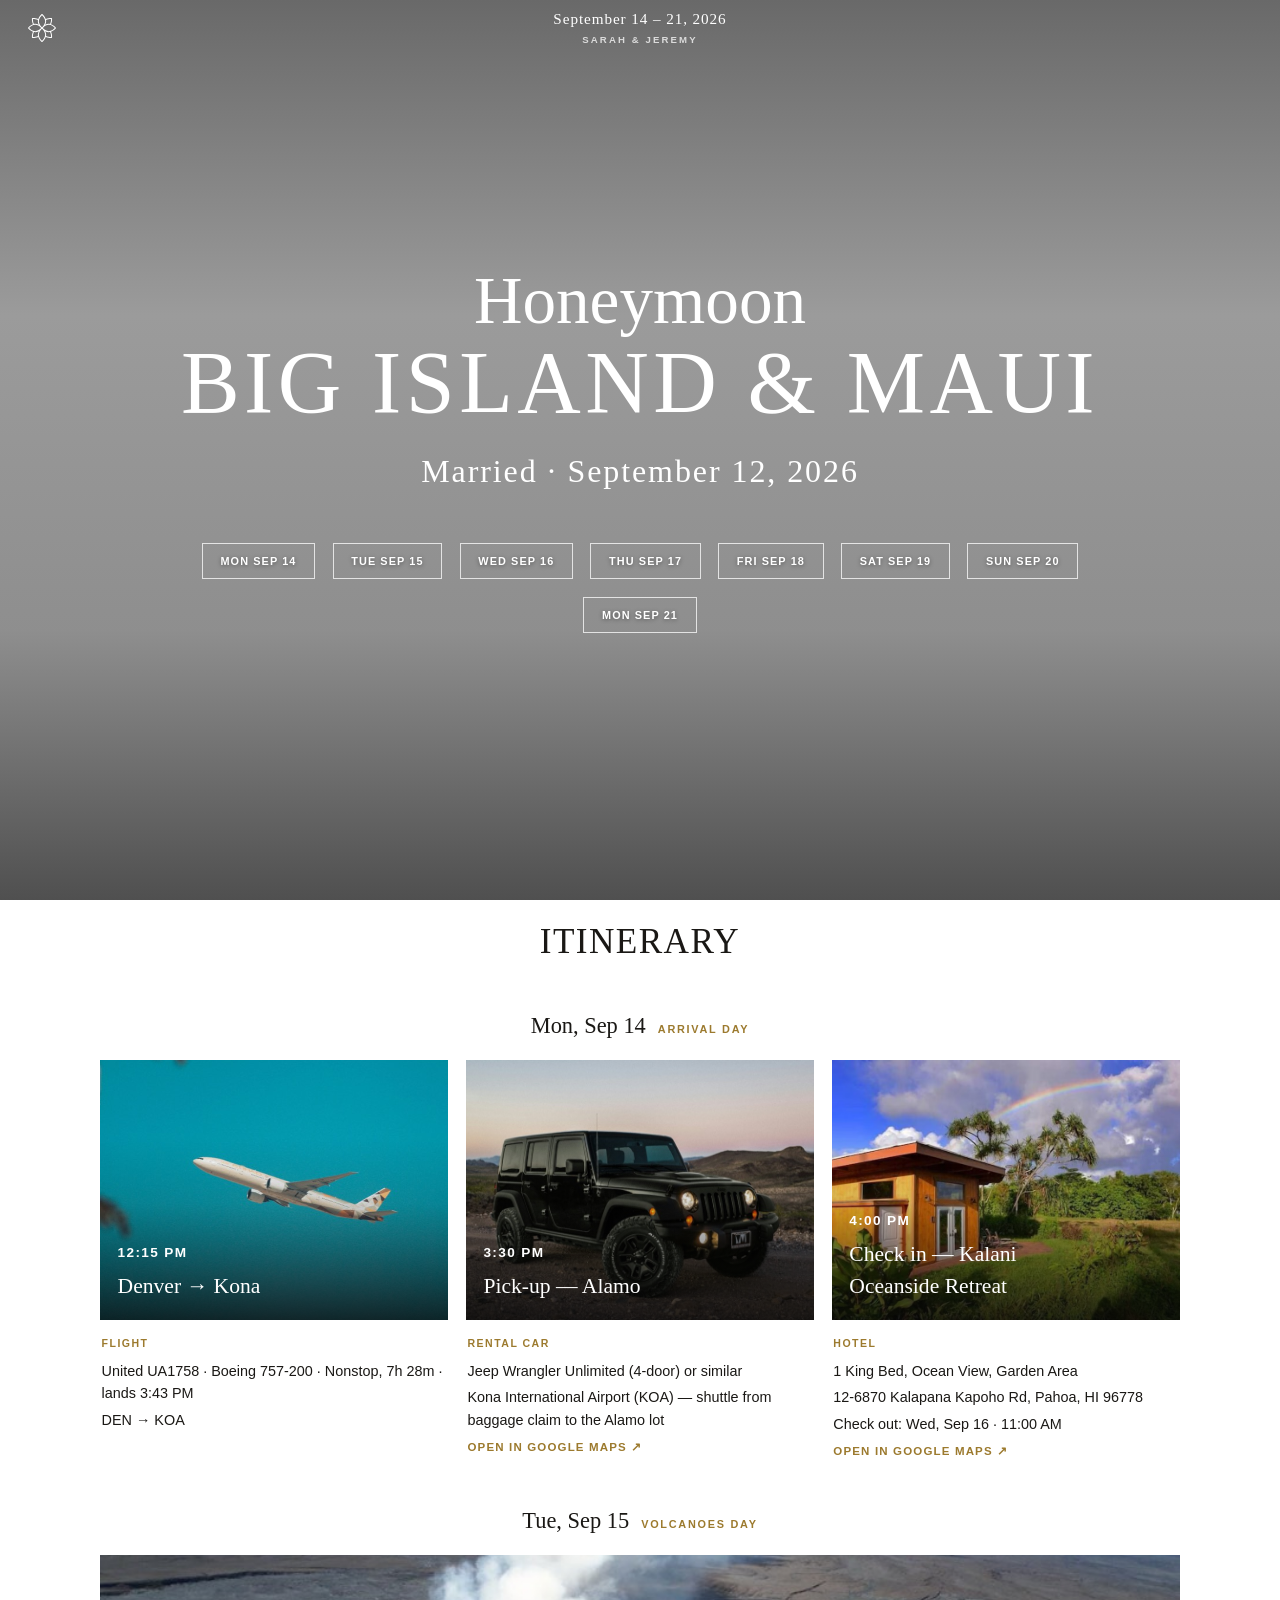
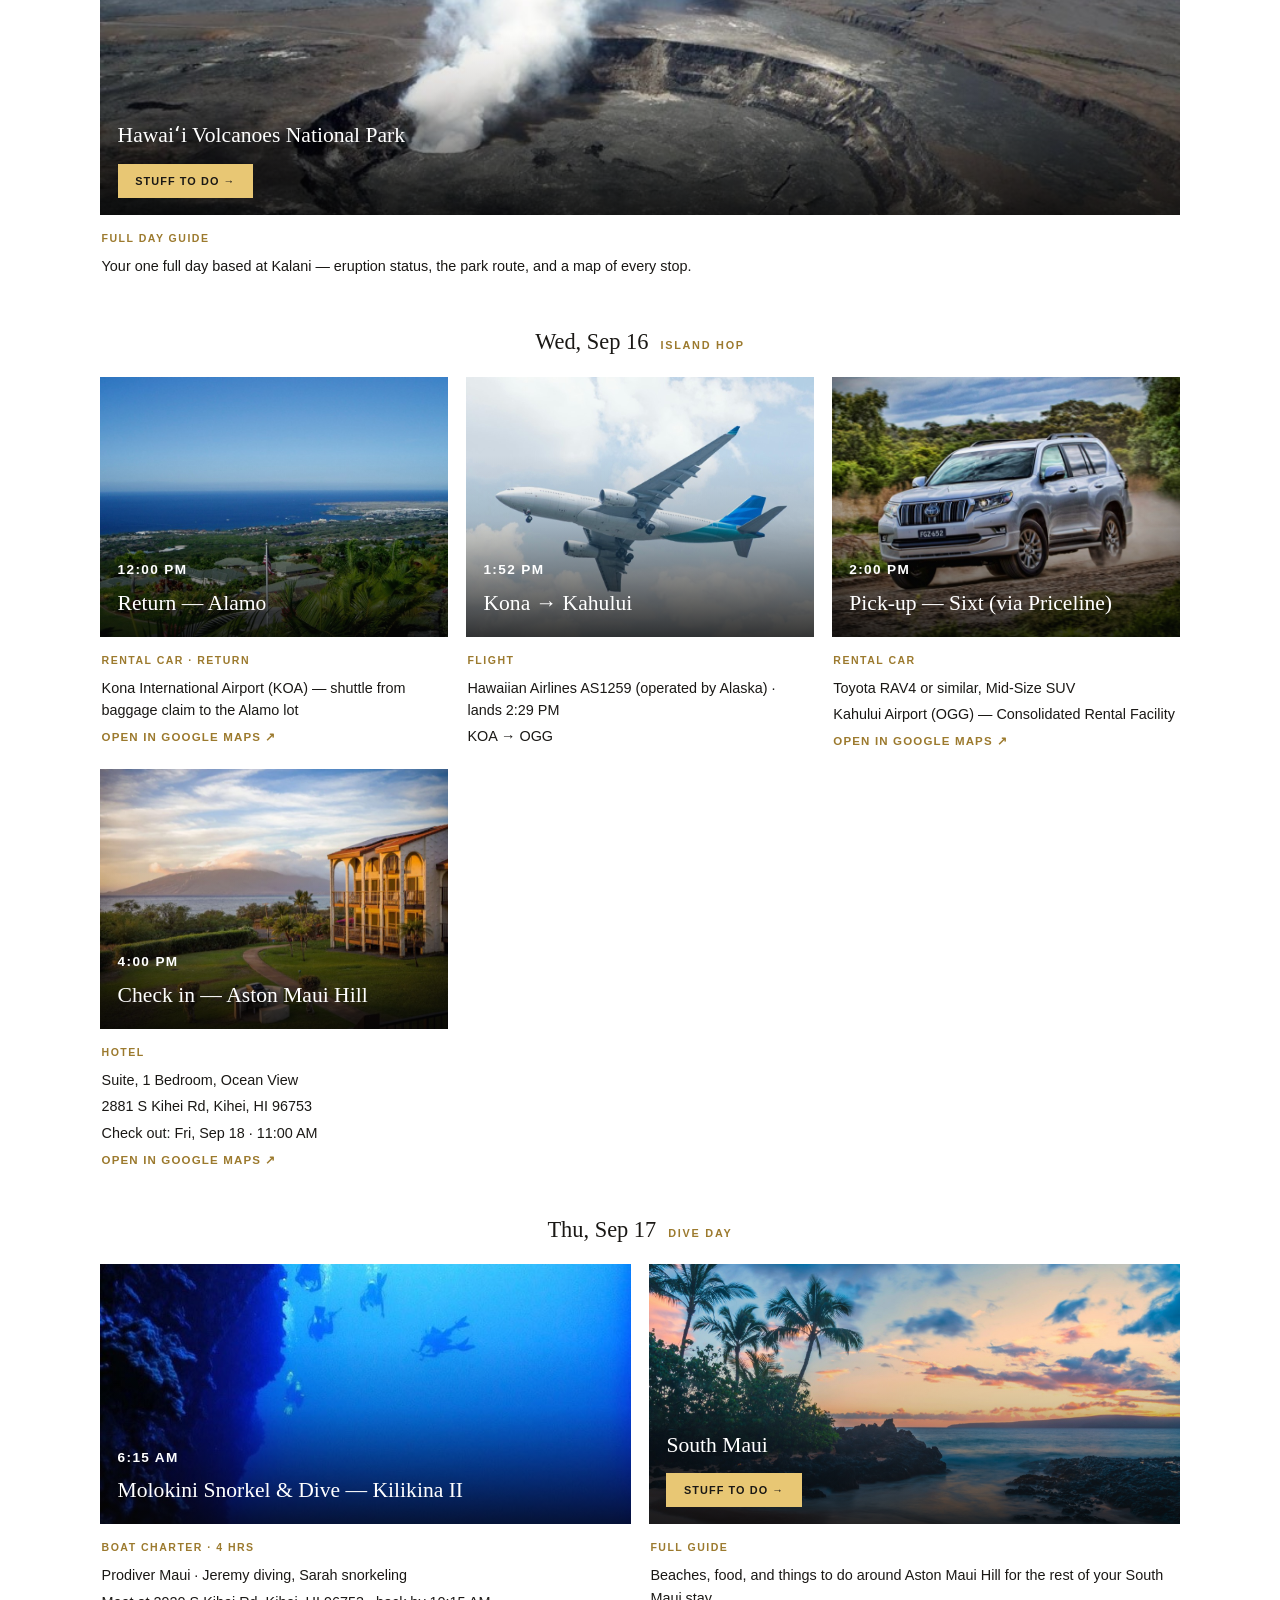
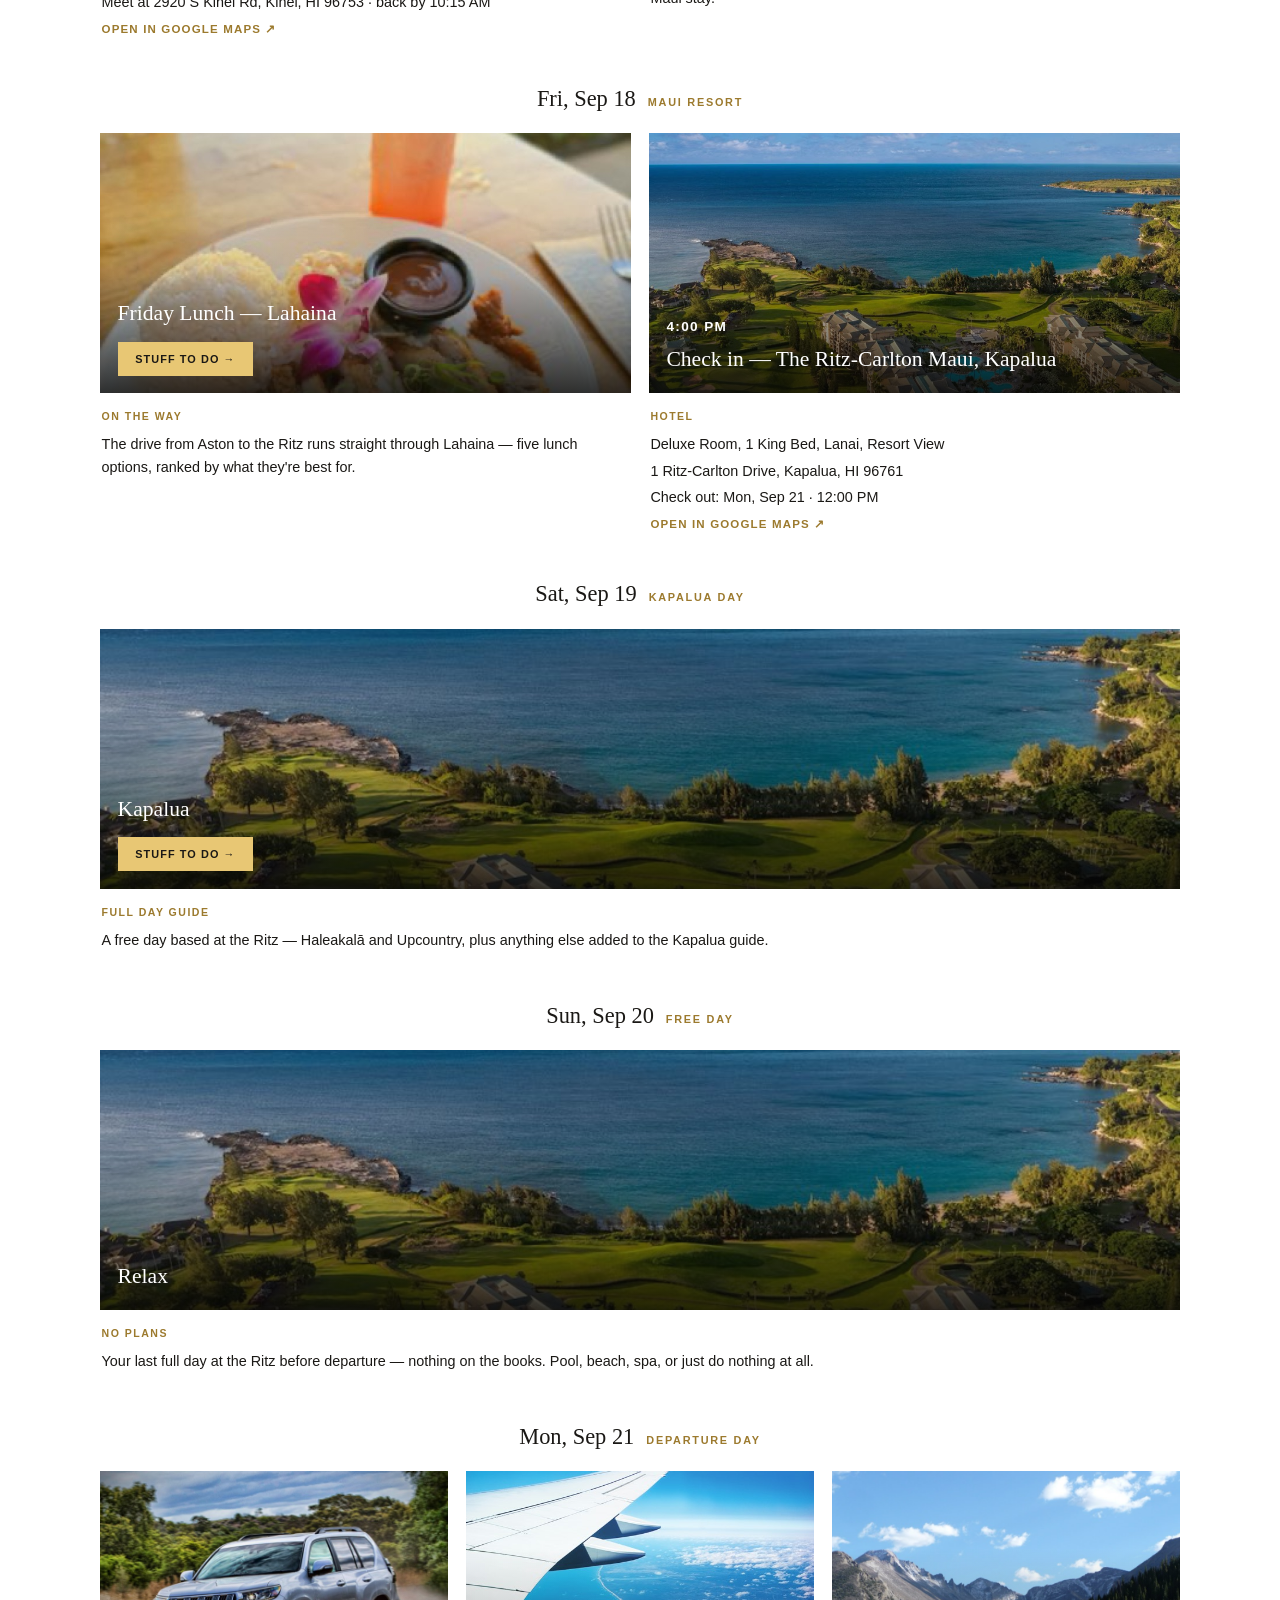
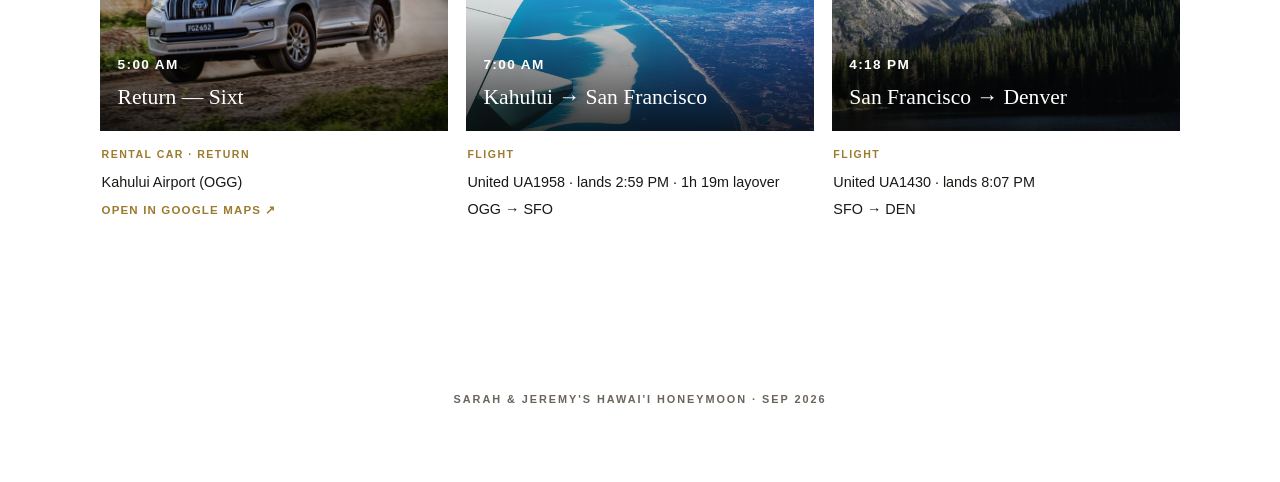
==== commit 59ecc2a7: "Update Molokini trip — switched from Maui Diamond Sea Sports to Prodiver Maui New booking: Molokini " ====
--- a/index.html
+++ b/index.html
@@ -211,13 +211,13 @@
       <article class="event dive">
         <div class="event-photo bg-dive-scuba">
           <span class="event-time">6:15 AM</span>
-          <h3>Molokini Crater 2-Tank Dive</h3>
-        </div>
-        <div class="event-details">
-          <span class="event-tag">Boat Charter · 6 hrs</span>
-          <p class="meta">Maui Diamond Sea Sports · Jeremy diving (2 tanks), Sarah snorkeling with a private guide</p>
-          <p class="meta">Meet at 101 Maalaea Rd, Slip #23, Wailuku, HI 96793 · back by 12:15 PM</p>
-          <a class="map-link" href="https://www.google.com/maps/search/?api=1&query=101+Maalaea+Rd,+Wailuku,+HI+96793" target="_blank" rel="noopener">Open in Google Maps ↗</a>
+          <h3>Molokini Snorkel &amp; Dive — Kilikina II</h3>
+        </div>
+        <div class="event-details">
+          <span class="event-tag">Boat Charter · 4 hrs</span>
+          <p class="meta">Prodiver Maui · Jeremy diving, Sarah snorkeling</p>
+          <p class="meta">Meet at 2920 S Kihei Rd, Kihei, HI 96753 · back by 10:15 AM</p>
+          <a class="map-link" href="https://www.google.com/maps/search/?api=1&query=2920+S+Kihei+Rd,+Kihei,+HI+96753" target="_blank" rel="noopener">Open in Google Maps ↗</a>
         </div>
       </article>
 
--- a/style.css
+++ b/style.css
@@ -188,24 +188,28 @@
   flex-wrap: wrap;
   justify-content: center;
   align-items: center;
-  gap: 0.4rem 1.1rem;
+  gap: 1.1rem;
   max-width: 100%;
-  margin: 1.75rem 0 0;
+  margin: 3rem 0 0;
 }
 
 .day-nav a {
-  padding: 0.3rem 0.5rem;
-  color: rgba(255, 255, 255, 0.9);
-  text-shadow: 0 1px 4px rgba(0, 0, 0, 0.55);
-  font-size: 0.7rem;
-  font-weight: 700;
-  letter-spacing: 0.16em;
+  padding: 0.55rem 1.1rem;
+  border: 1px solid rgba(255, 255, 255, 0.75);
+  color: #fff;
+  text-shadow: 0 1px 4px rgba(0, 0, 0, 0.4);
+  font-size: 0.68rem;
+  font-weight: 700;
+  letter-spacing: 0.1em;
   text-transform: uppercase;
   text-decoration: none;
   white-space: nowrap;
-  transition: color 0.2s ease;
-}
-.day-nav a:hover { color: var(--gold-bright); }
+  transition: border-color 0.2s ease, color 0.2s ease;
+}
+.day-nav a:hover {
+  border-color: var(--gold-bright);
+  color: var(--gold-bright);
+}
 
 @media (max-width: 560px) {
   .nav-inner { padding: 0.85rem 1rem; }
@@ -396,7 +400,7 @@
   .hero-subtitle { font-size: clamp(2.1rem, 9vw, 2.8rem); }
   .hero-title { margin-bottom: 0.6rem; font-size: clamp(2.2rem, 10vw, 3.2rem); }
   .countdown { gap: 0.35rem; }
-  .day-nav { margin-top: 1rem; }
+  .day-nav { margin-top: 1.75rem; }
 }
 
 /* ---------- Timeline ---------- */
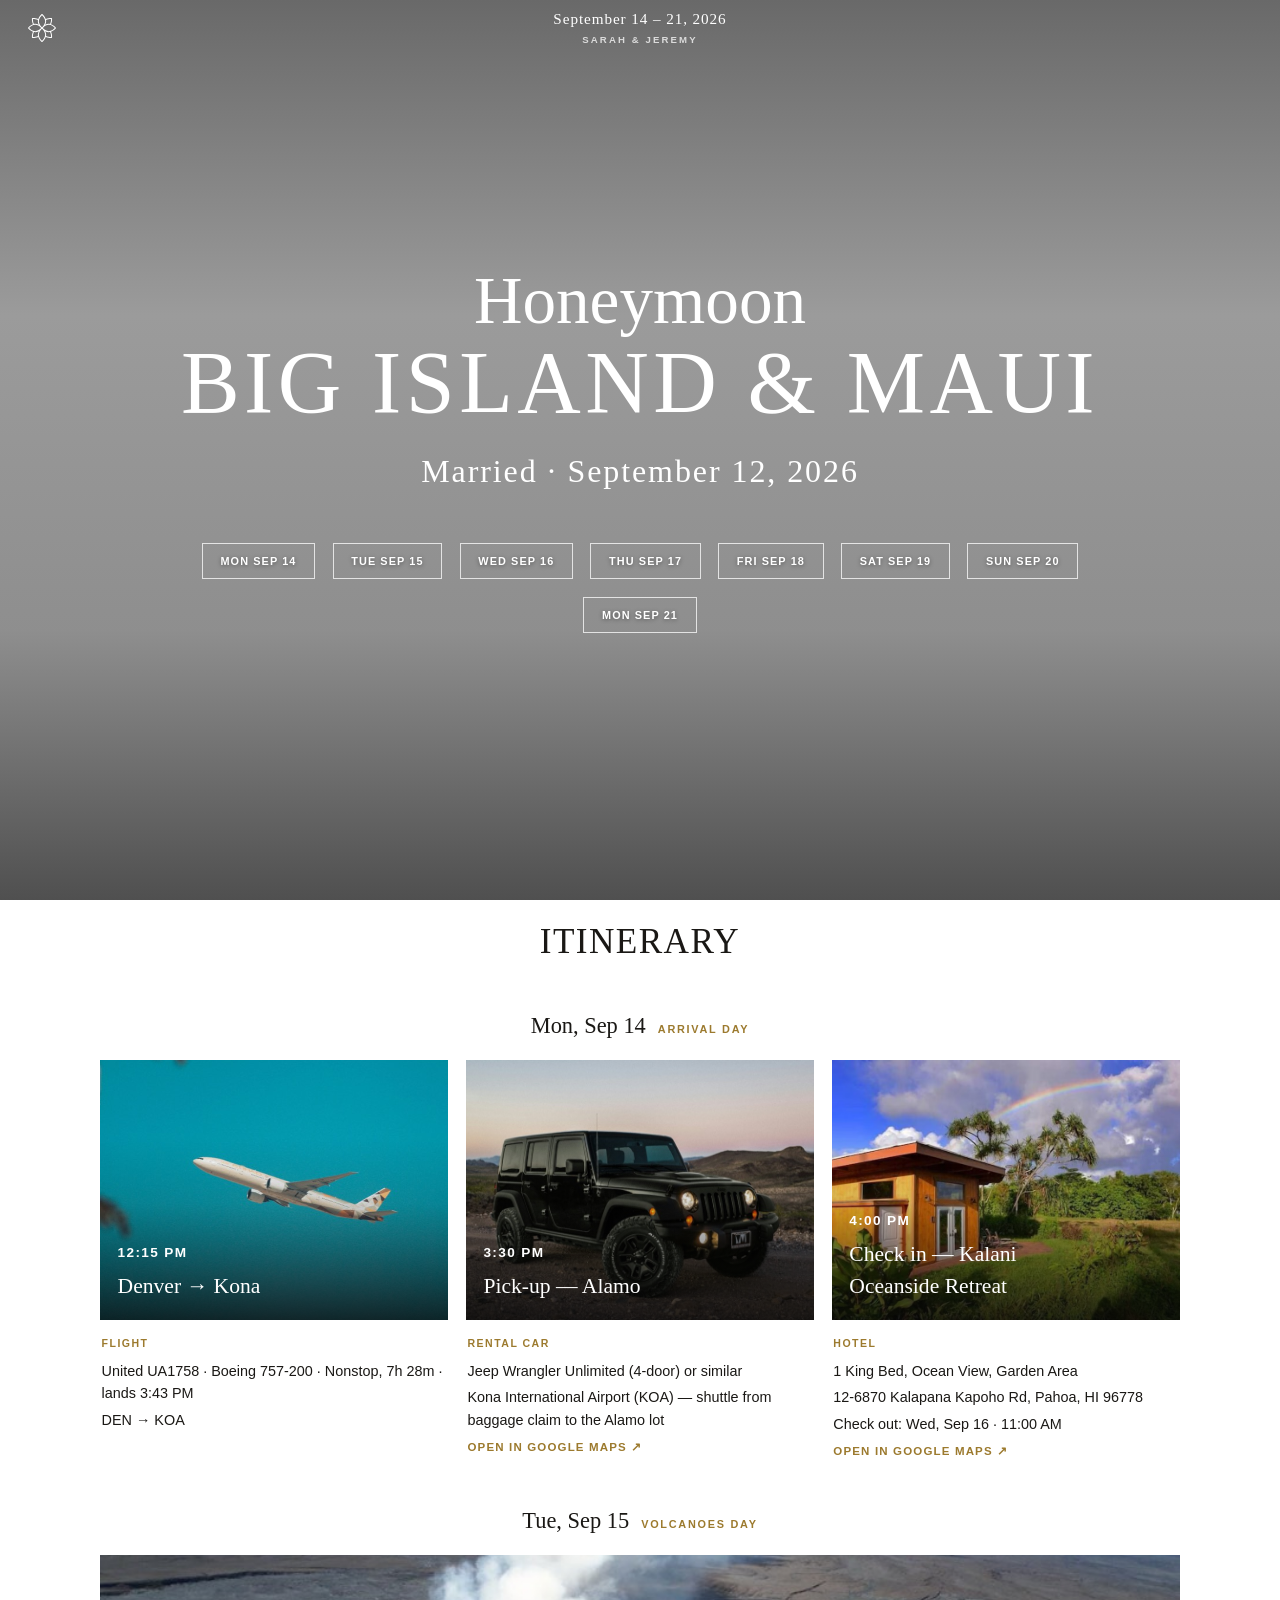
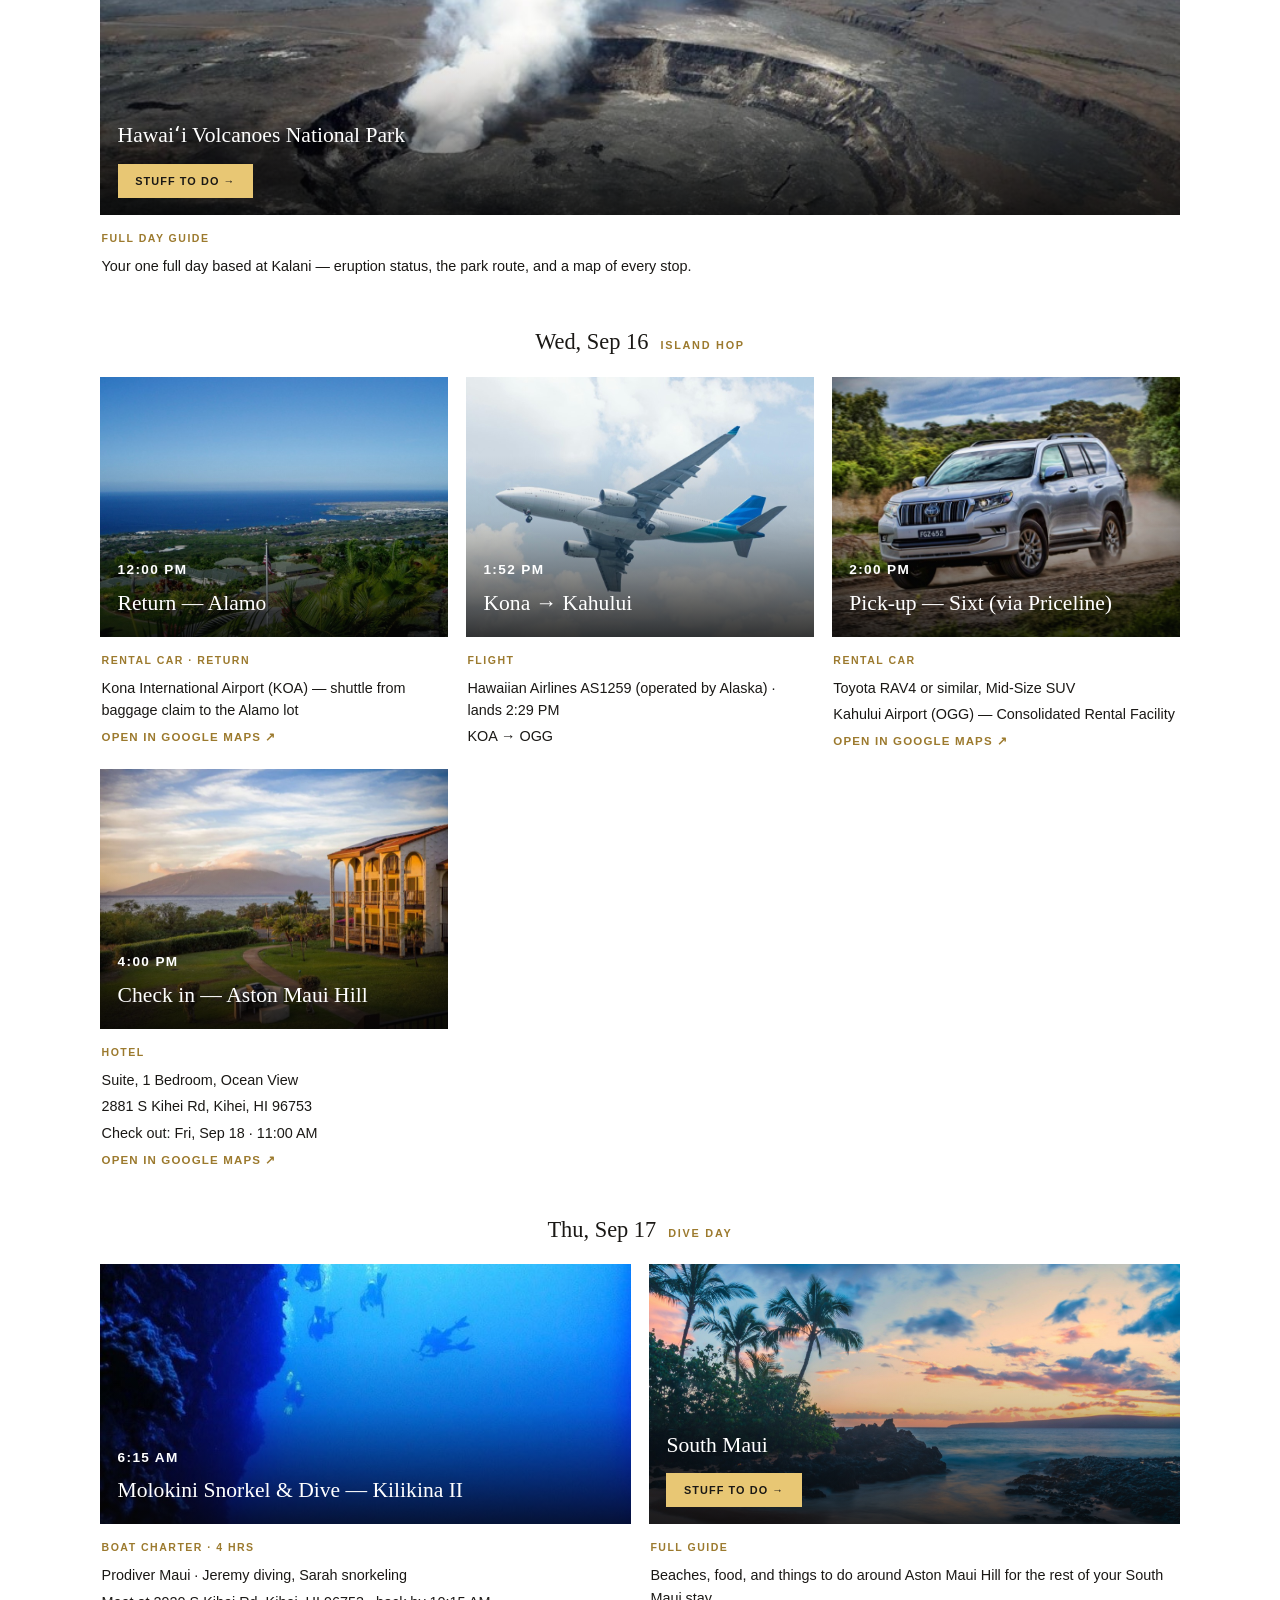
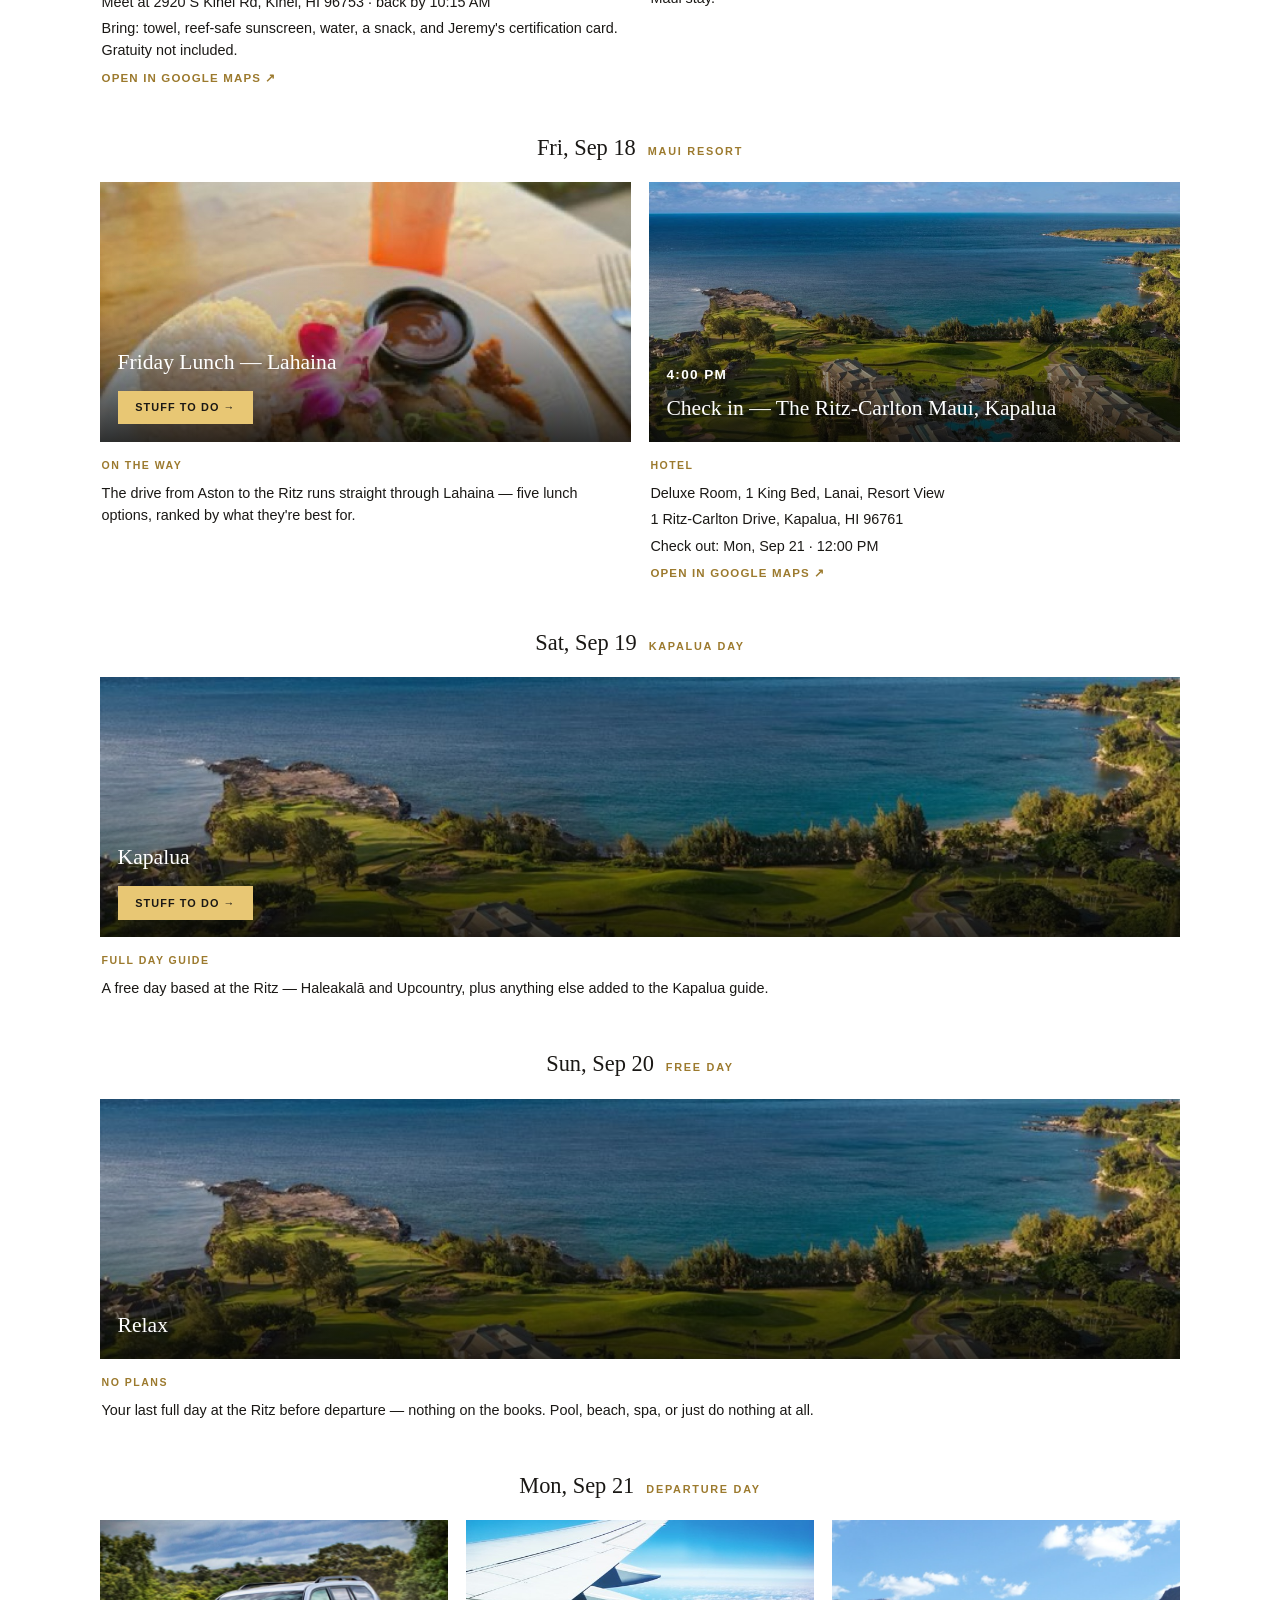
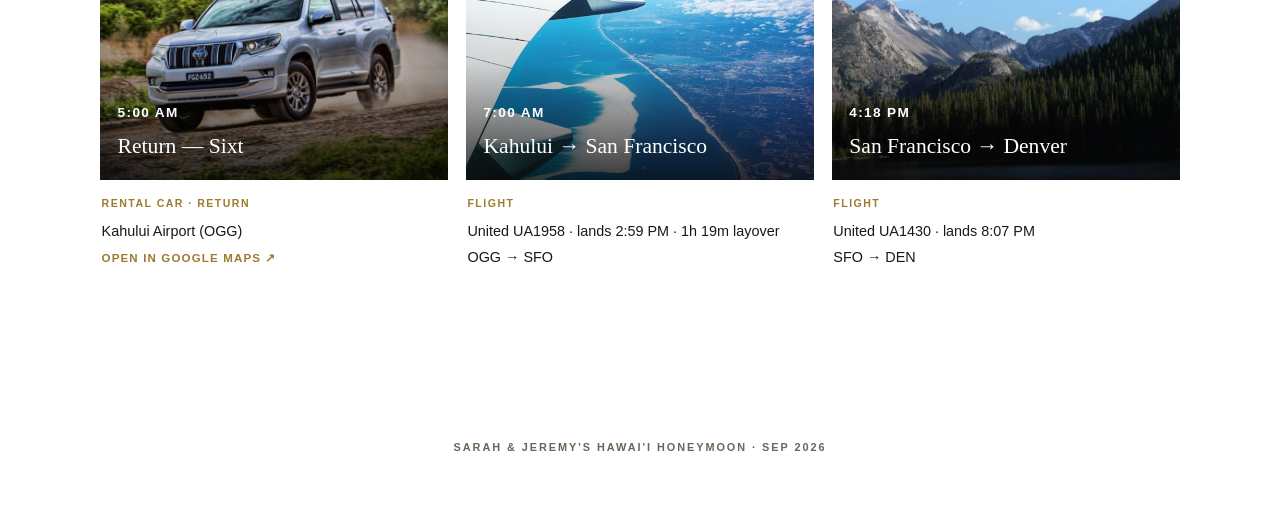
==== commit 75f96911: "Add what-to-bring note to the Molokini dive card" ====
--- a/index.html
+++ b/index.html
@@ -217,6 +217,7 @@
           <span class="event-tag">Boat Charter · 4 hrs</span>
           <p class="meta">Prodiver Maui · Jeremy diving, Sarah snorkeling</p>
           <p class="meta">Meet at 2920 S Kihei Rd, Kihei, HI 96753 · back by 10:15 AM</p>
+          <p class="meta">Bring: towel, reef-safe sunscreen, water, a snack, and Jeremy's certification card. Gratuity not included.</p>
           <a class="map-link" href="https://www.google.com/maps/search/?api=1&query=2920+S+Kihei+Rd,+Kihei,+HI+96753" target="_blank" rel="noopener">Open in Google Maps ↗</a>
         </div>
       </article>
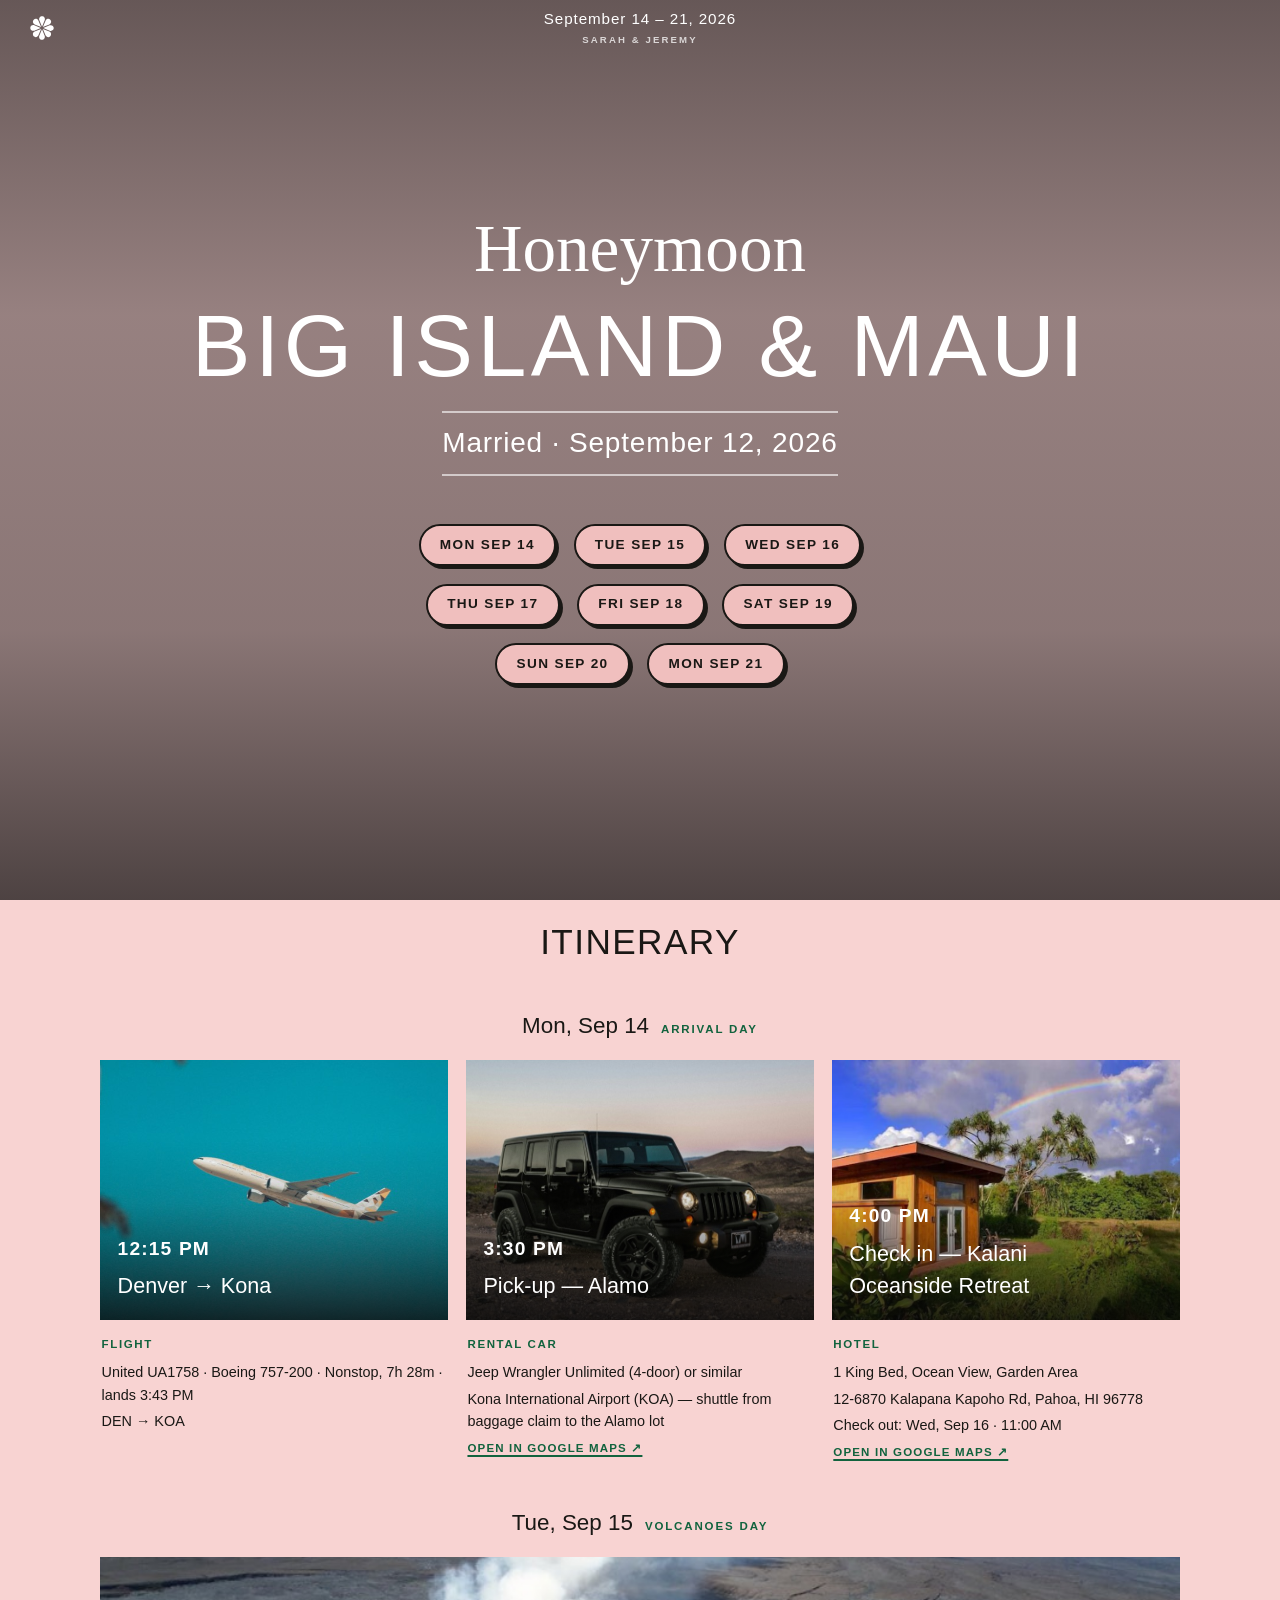
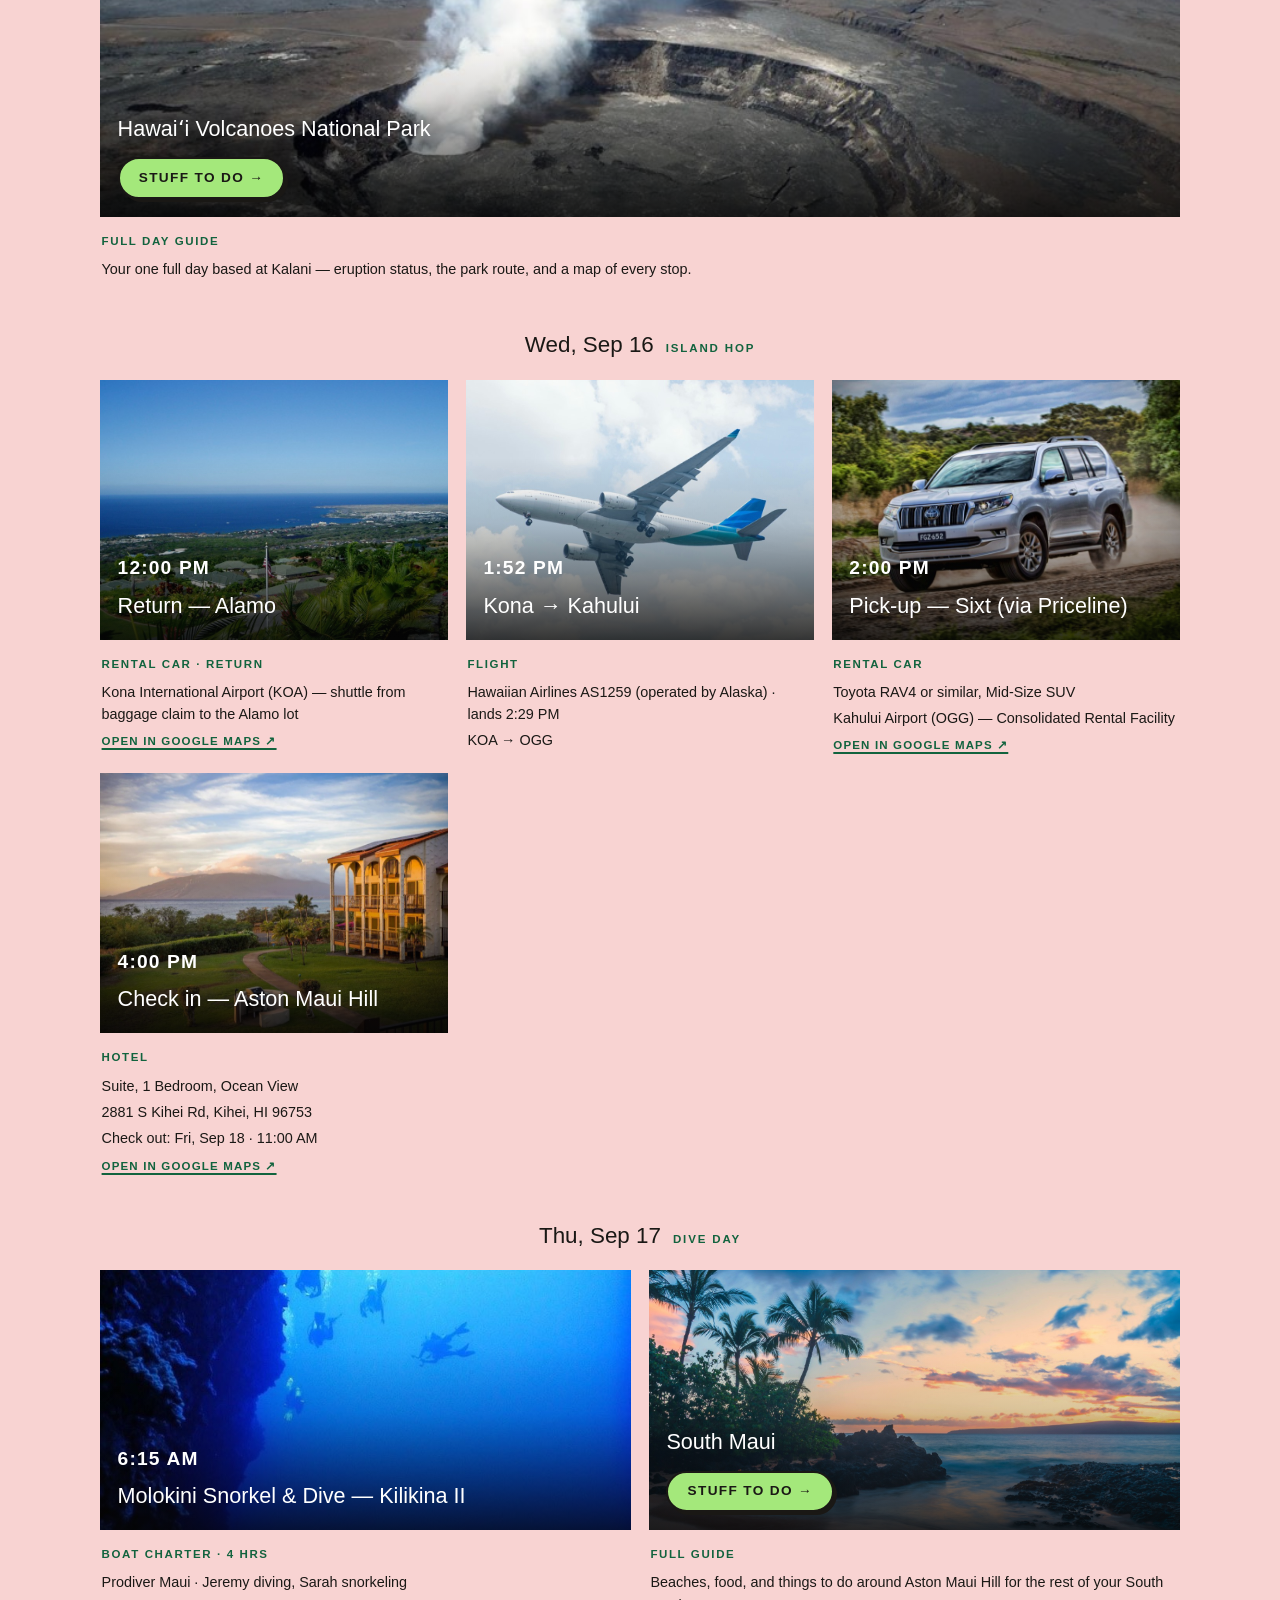
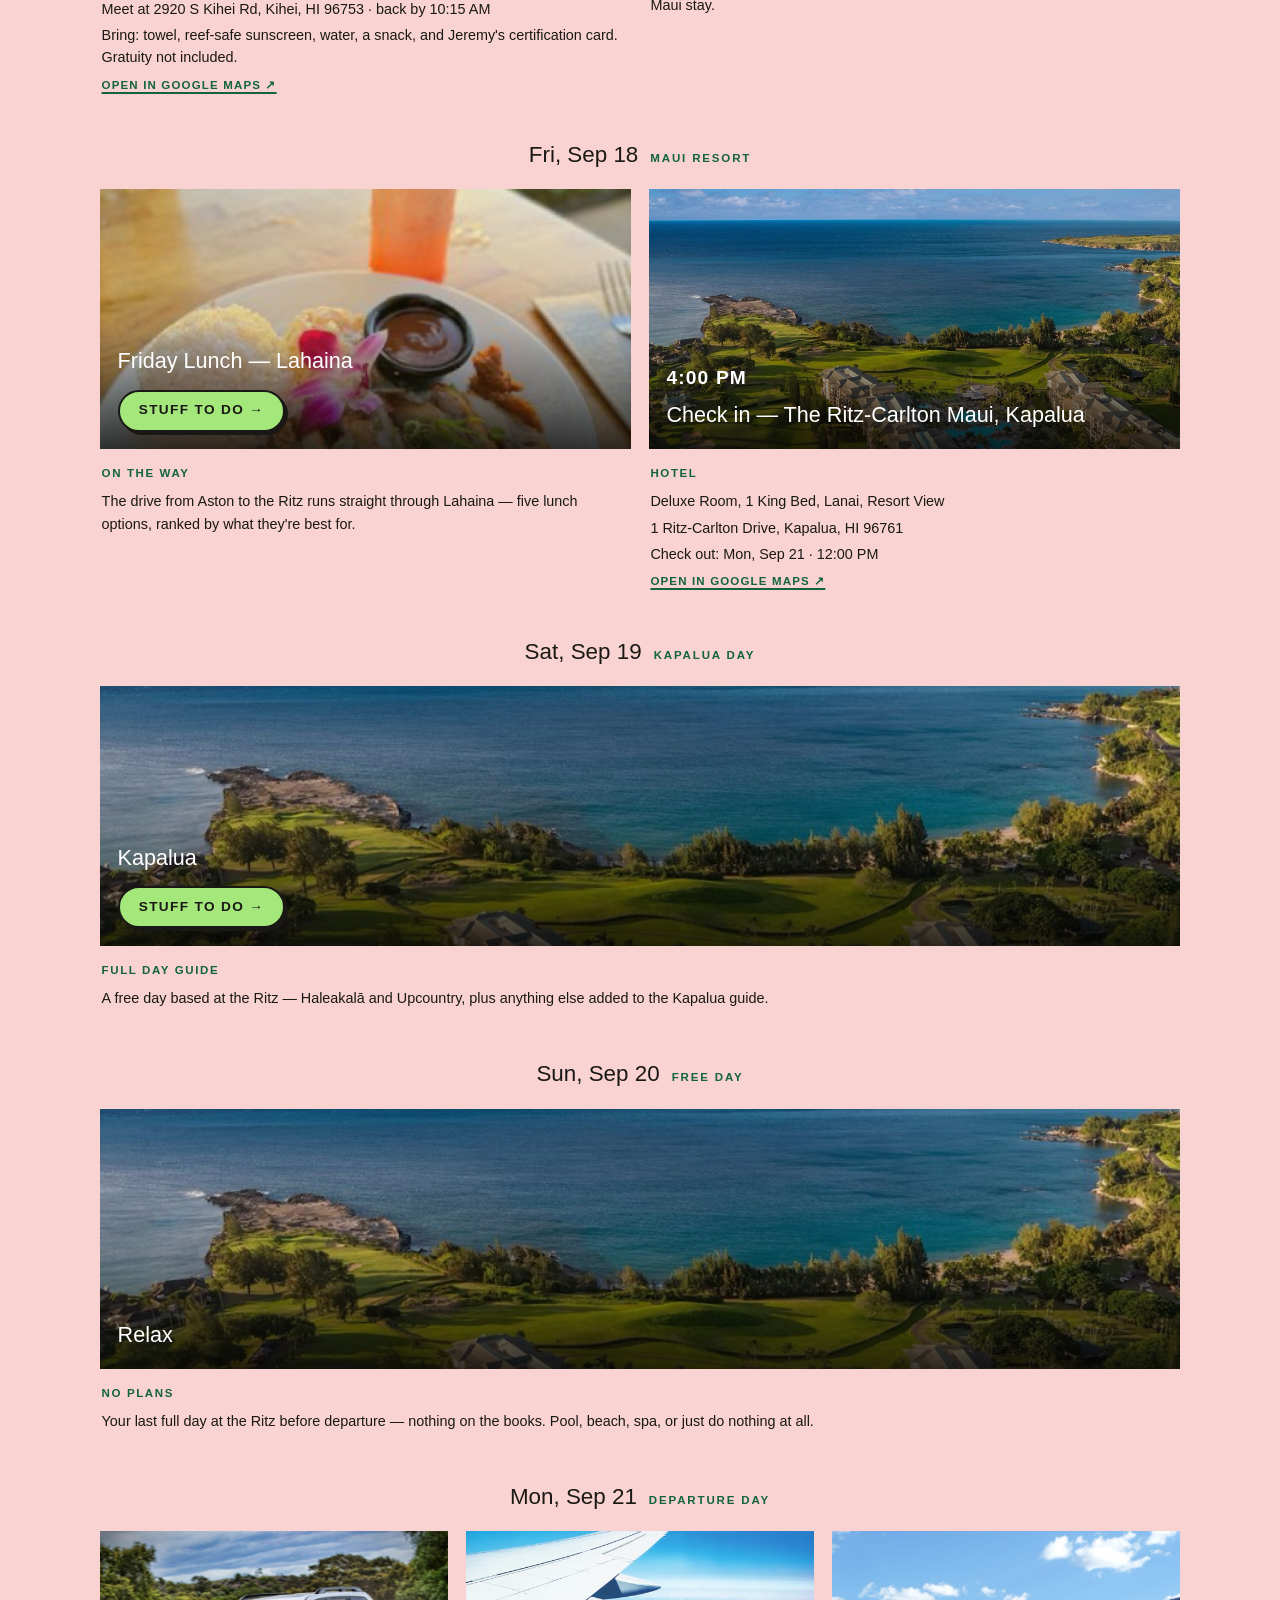
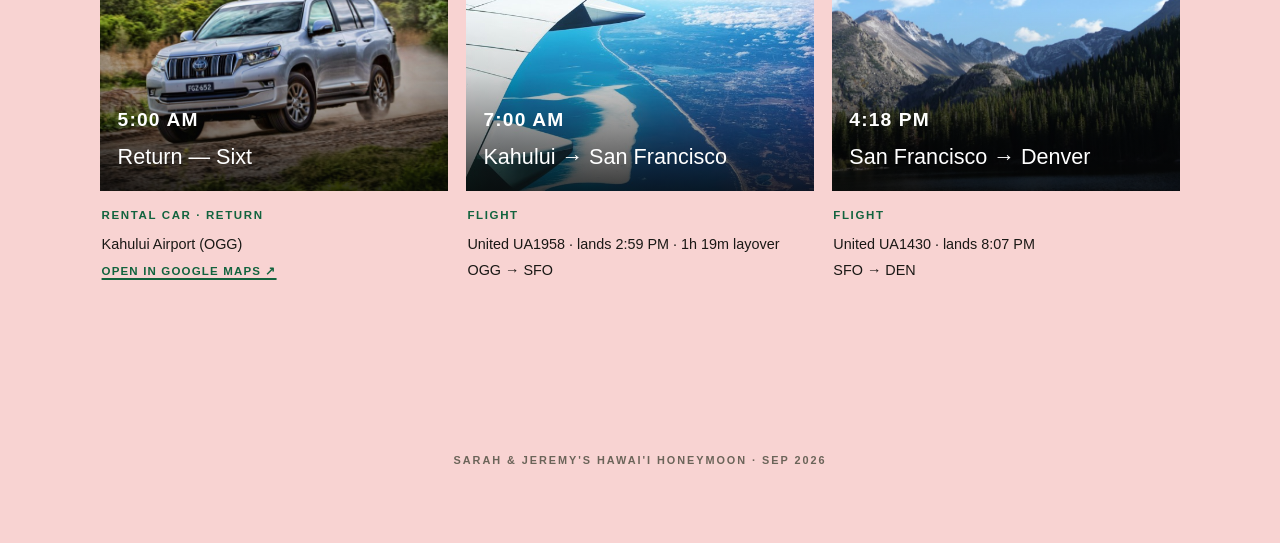
==== commit e39aab19: "Swap nav icon for the Noun Project flower icon" ====
--- a/index.html
+++ b/index.html
@@ -16,8 +16,17 @@
 <header class="site-nav" id="site-nav">
   <div class="nav-inner">
     <button class="nav-menu-toggle" id="menu-toggle" aria-label="Open menu" aria-expanded="false" aria-controls="site-menu">
-      <svg class="nav-flower-icon" viewBox="0 0 80 80" width="28" height="28" aria-hidden="true" focusable="false">
-        <path fill="currentColor" d="M14.15 50.69C10.48 58.26 11.25 67.01 11.29 67.4C11.35 68.08 11.9 68.63 12.58 68.69C12.7 68.7 13.61 68.78 15.04 68.78C18.25 68.78 24.05 68.35 29.29 65.81C32.03 73.73 38.73 79.36 39.08 79.66C39.34 79.88 39.67 79.99 39.99 79.99C40.31 79.99 40.64 79.88 40.9 79.66C41.25 79.37 47.95 73.73 50.69 65.81C55.93 68.35 61.73 68.78 64.94 68.78C66.36 68.78 67.28 68.7 67.4 68.69C68.09 68.63 68.63 68.08 68.69 67.4C68.73 67.01 69.5 58.26 65.83 50.69C73.73 47.94 79.36 41.26 79.66 40.91C80.1 40.38 80.1 39.61 79.66 39.08C79.37 38.72 73.74 32.04 65.83 29.3C69.49 21.73 68.73 12.98 68.69 12.59C68.63 11.91 68.08 11.36 67.4 11.3C67.01 11.27 58.26 10.5 50.69 14.16C47.94 6.25 41.26 0.63 40.91 0.33C40.38 -0.11 39.61 -0.11 39.08 0.33C38.73 0.62 32.04 6.25 29.3 14.16C21.73 10.5 12.98 11.26 12.59 11.3C11.9 11.36 11.36 11.91 11.3 12.59C11.26 12.98 10.49 21.73 14.16 29.3C6.26 32.05 0.63 38.73 0.33 39.08C-0.11 39.61 -0.11 40.38 0.33 40.91C0.61 41.26 6.24 47.94 14.15 50.69ZM28.12 59.27C28.12 60.55 28.27 61.8 28.52 63.02C23.14 65.8 16.72 65.97 14.08 65.9C14.01 63.26 14.18 56.86 16.97 51.47C18.18 51.72 19.43 51.87 20.71 51.87C24.44 51.87 27.89 50.7 30.87 49.13C29.29 52.09 28.12 55.55 28.12 59.27ZM39.99 76.62C37.53 74.28 30.98 67.3 30.98 59.27C30.98 53.17 34.76 47.67 37.65 44.36C38.62 43.5 39.41 42.72 39.98 42.12C40.55 42.72 41.35 43.5 42.31 44.36C45.2 47.67 48.98 53.16 48.98 59.27C49 67.3 42.45 74.29 39.99 76.62ZM65.9 65.9C63.27 65.97 56.85 65.79 51.47 63.02C51.72 61.81 51.87 60.56 51.87 59.27C51.87 55.54 50.7 52.09 49.13 49.12C52.11 50.69 55.56 51.86 59.28 51.86C60.56 51.86 61.81 51.71 63.02 51.46C65.79 56.85 65.97 63.26 65.9 65.9ZM76.62 39.99C74.28 42.45 67.3 49 59.27 49C53.17 49 47.67 45.22 44.36 42.32C43.51 41.36 42.73 40.56 42.12 39.99C42.72 39.42 43.5 38.62 44.36 37.66C47.67 34.77 53.17 30.98 59.27 30.98C67.31 30.98 74.29 37.53 76.62 39.99ZM51.86 20.71C51.86 19.43 51.71 18.18 51.46 16.97C56.84 14.19 63.26 14.02 65.89 14.09C65.96 16.73 65.78 23.14 63.01 28.52C61.8 28.27 60.55 28.12 59.27 28.12C55.54 28.12 52.09 29.29 49.12 30.86C50.69 27.88 51.86 24.43 51.86 20.71ZM39.99 3.36C42.45 5.7 49 12.68 49 20.71C49 26.81 45.22 32.3 42.33 35.62C41.36 36.48 40.57 37.26 40 37.86C39.43 37.26 38.63 36.48 37.67 35.62C34.78 32.31 31 26.82 31 20.71C30.98 12.67 37.53 5.69 39.99 3.36ZM14.08 14.08C16.73 14.01 23.13 14.19 28.51 16.96C28.26 18.17 28.11 19.42 28.11 20.7C28.11 24.43 29.28 27.88 30.85 30.85C27.87 29.28 24.42 28.11 20.69 28.11C19.41 28.11 18.16 28.26 16.95 28.51C14.19 23.13 14.01 16.72 14.08 14.08ZM20.71 30.98C26.81 30.98 32.31 34.76 35.62 37.65C36.48 38.62 37.26 39.41 37.86 39.98C37.25 40.56 36.46 41.37 35.59 42.35C32.28 45.24 26.81 48.99 20.71 48.99C12.68 48.99 5.69 42.44 3.36 39.98C5.69 37.53 12.67 30.98 20.71 30.98Z"/>
+      <svg class="nav-flower-icon" viewBox="0 0 100 100" width="28" height="28" aria-hidden="true" focusable="false">
+        <g fill="currentColor">
+          <path d="M23.8309326,37.2197571l23.0420532,9.6327515l-9.4787598-23.097168   c-2.7919312-6.8032227-11.633667-8.7077026-16.8599243-3.5341797c-0.0755615,0.0748291-0.1508789,0.1499023-0.2258301,0.2252808   C15.1661987,25.6155701,17.1038208,34.4075012,23.8309326,37.2197571z"/>
+          <path d="M23.7550659,62.6055603c-6.8031616,2.7919312-8.7077026,11.633606-3.5342407,16.8598633   c0.0749512,0.0756836,0.1500854,0.151062,0.2255249,0.2261353c5.1691284,5.142334,13.9610596,3.2047119,16.7733765-3.5224609   l9.6329346-23.0424805L23.7550659,62.6055603z"/>
+          <path d="M22.4661255,59.4639587l23.09729-9.4788208l-23.0422363-9.6327515   c-6.7270508-2.8123169-14.34552,1.9845581-14.4122314,9.2755737c-0.0009766,0.1063232-0.0015259,0.2127686-0.00177,0.3191528   C8.0963745,57.3009338,15.6629028,62.2559509,22.4661255,59.4639587z"/>
+          <path d="M50.0145264,45.5632629l9.6326904-23.0420532c2.8123169-6.7271729-1.9846802-14.3455811-9.2756958-14.4122314   c-0.1063232-0.0009766-0.2126465-0.0015259-0.3190308-0.00177c-7.3538208-0.0107422-12.3087769,7.5557251-9.5167847,14.3589478   L50.0145264,45.5632629z"/>
+          <path d="M77.5338745,40.5353699l-23.0974731,9.4790039l23.0424194,9.6328735   c6.7271729,2.8122559,14.3456421-1.9847412,14.4122314-9.2757568c0.0010376-0.1063843,0.0015869-0.2128296,0.00177-0.3193359   C91.9035645,42.6983337,84.3370972,37.7434998,77.5338745,40.5353699z"/>
+          <path d="M49.9852905,54.4362488l-9.6329956,23.0426025c-2.8123169,6.7271118,1.9846191,14.3455811,9.2756348,14.4122925   c0.1064453,0.0009766,0.2129517,0.0015259,0.319519,0.0016479c7.3538208,0.0109253,12.3088379-7.555603,9.5168457-14.3588257   L49.9852905,54.4362488z"/>
+          <path d="M76.2443848,37.3940125c6.8032837-2.7919922,8.7077637-11.6337891,3.5341797-16.8599243   c-0.0748901-0.0756836-0.1499634-0.151001-0.2253418-0.2259521c-5.1691895-5.1422119-13.9610596-3.2045288-16.7732544,3.522522   l-9.6328125,23.0422363L76.2443848,37.3940125z"/>
+          <path d="M76.1694336,62.7799377L53.12677,53.1469421l9.4790039,23.0977783   c2.7919922,6.8032227,11.633728,8.7077637,16.8599854,3.5341187c0.0756836-0.0748901,0.151062-0.1500854,0.2261963-0.2255859   C84.8341675,74.3840637,82.8964844,65.5922546,76.1694336,62.7799377z"/>
+        </g>
       </svg>
     </button>
     <a class="nav-wordmark" href="#top">
--- a/style.css
+++ b/style.css
@@ -1,38 +1,48 @@
 :root {
-  --gold: #9c7a2e;
-  --gold-bright: #e8c774;
-  --sand: #ffffff;
-  --sand-deep: #f6f4ef;
+  --gold: #12633e;
+  --gold-bright: #a4e87b;
+  --sand: #f8d3d2;
+  --sand-deep: #f0bfbe;
   --ink: #1a1815;
   --muted: #6b6459;
   --line: rgba(20, 18, 15, 0.14);
-  --font-display: "Playfair Display", "Iowan Old Style", Palatino, Georgia, serif;
-  --font-script: "Pinyon Script", "Brush Script MT", cursive;
-  --font-body: "Nunito Sans", -apple-system, "Segoe UI", Helvetica, Arial, sans-serif;
+  --font-display: "Fredoka", -apple-system, "Segoe UI", Helvetica, Arial, sans-serif;
+  --font-script: "Lobster", "Brush Script MT", cursive;
+  --font-script-alt: "Kaushan Script", "Brush Script MT", cursive;
+  --font-label: "Karla", -apple-system, "Segoe UI", Helvetica, Arial, sans-serif;
+  --font-body: "Karla", -apple-system, "Segoe UI", Helvetica, Arial, sans-serif;
 }
 
 @font-face {
-  font-family: "Playfair Display";
+  font-family: "Kaushan Script";
   font-weight: 400;
   font-style: normal;
   font-display: swap;
-  src: url("fonts/playfair-400.woff2") format("woff2");
+  src: url("fonts/kaushan-script.woff2") format("woff2");
 }
 
 @font-face {
-  font-family: "Pinyon Script";
+  font-family: "Lobster";
   font-weight: 400;
   font-style: normal;
   font-display: swap;
-  src: url("fonts/pinyon-script.woff2") format("woff2");
+  src: url("fonts/lobster.woff2") format("woff2");
 }
 
 @font-face {
-  font-family: "Nunito Sans";
-  font-weight: 200 900;
+  font-family: "Fredoka";
+  font-weight: 400 700;
   font-style: normal;
   font-display: swap;
-  src: url("fonts/nunitosans-variable.woff2") format("woff2");
+  src: url("fonts/fredoka-variable.woff2") format("woff2");
+}
+
+@font-face {
+  font-family: "Karla";
+  font-weight: 400 800;
+  font-style: normal;
+  font-display: swap;
+  src: url("fonts/karla-variable.woff2") format("woff2");
 }
 
 * { box-sizing: border-box; }
@@ -155,9 +165,9 @@
   display: flex;
   align-items: center;
   justify-content: center;
-  font-family: var(--font-display);
-  font-size: 1.2rem;
-  letter-spacing: 0.12em;
+  font-family: var(--font-script-alt);
+  font-size: 1.5rem;
+  letter-spacing: 0.02em;
   color: var(--ink);
   opacity: 0;
   transition: opacity 0.35s ease;
@@ -189,26 +199,29 @@
   justify-content: center;
   align-items: center;
   gap: 1.1rem;
-  max-width: 100%;
-  margin: 3rem 0 0;
+  max-width: 30rem;
+  margin: 3rem auto 0;
 }
 
 .day-nav a {
-  padding: 0.55rem 1.1rem;
-  border: 1px solid rgba(255, 255, 255, 0.75);
-  color: #fff;
-  text-shadow: 0 1px 4px rgba(0, 0, 0, 0.4);
-  font-size: 0.68rem;
+  padding: 0.55rem 1.2rem;
+  background: var(--sand-deep);
+  color: var(--ink);
+  font-size: 0.85rem;
   font-weight: 700;
   letter-spacing: 0.1em;
   text-transform: uppercase;
   text-decoration: none;
   white-space: nowrap;
-  transition: border-color 0.2s ease, color 0.2s ease;
+  border-radius: 999px;
+  border: 2px solid var(--ink);
+  box-shadow: 3px 3px 0 var(--ink);
+  transition: transform 0.15s ease, box-shadow 0.15s ease, background 0.15s ease;
 }
 .day-nav a:hover {
-  border-color: var(--gold-bright);
-  color: var(--gold-bright);
+  background: var(--sand);
+  transform: translate(2px, 2px);
+  box-shadow: 1px 1px 0 var(--ink);
 }
 
 @media (max-width: 560px) {
@@ -256,21 +269,26 @@
 }
 
 .site-menu-list a {
-  font-family: var(--font-display);
-  font-weight: 400;
-  font-size: clamp(2rem, 6vw, 3.5rem);
-  text-transform: uppercase;
-  letter-spacing: 0.04em;
+  font-family: var(--font-body);
+  font-weight: 700;
+  font-size: clamp(1rem, 3vw, 1.3rem);
+  text-transform: uppercase;
+  letter-spacing: 0.06em;
   color: var(--ink);
   text-decoration: none;
-  opacity: 0.55;
-  transition: opacity 0.2s ease, color 0.2s ease;
+  background: var(--gold-bright);
+  border: 2px solid var(--ink);
+  border-radius: 999px;
+  padding: 0.8rem 2rem;
+  box-shadow: 3px 3px 0 var(--ink);
+  transition: transform 0.15s ease, box-shadow 0.15s ease, background 0.15s ease;
 }
 
 .site-menu-list a:hover,
 .site-menu-list a.is-current {
-  opacity: 1;
-  color: var(--gold);
+  background: var(--sand-deep);
+  transform: translate(2px, 2px);
+  box-shadow: 1px 1px 0 var(--ink);
 }
 
 /* ---------- Hero ---------- */
@@ -357,7 +375,7 @@
 .hero-subtitle {
   max-width: 100%;
   min-width: 0;
-  margin: 0;
+  margin: 0 0 1rem;
   font-family: var(--font-script);
   font-weight: 400;
   font-size: clamp(2.6rem, 6vw, 4.2rem);
@@ -386,12 +404,19 @@
   gap: 0.6rem;
 }
 
+.countdown::before,
+.countdown::after {
+  content: "";
+  align-self: stretch;
+  height: 2px;
+  background: rgba(255, 255, 255, 0.6);
+}
 
 .countdown-value {
   font-family: var(--font-display);
   font-weight: 400;
-  font-size: clamp(1.5rem, 3.2vw, 2rem);
-  letter-spacing: 0.06em;
+  font-size: clamp(1.3rem, 2.8vw, 1.75rem);
+  letter-spacing: 0.03em;
   font-variant-numeric: tabular-nums;
 }
 
@@ -423,9 +448,9 @@
 }
 
 .group-title {
-  font-family: var(--font-body);
+  font-family: var(--font-label);
   font-weight: 800;
-  font-size: 0.85rem;
+  font-size: 0.9rem;
   letter-spacing: 0.14em;
   text-transform: uppercase;
   color: var(--gold);
@@ -453,10 +478,11 @@
 }
 
 .day-label .day-tag {
-  font-size: 0.68rem;
-  font-weight: 700;
-  text-transform: uppercase;
+  font-family: var(--font-label);
+  font-size: 0.72rem;
+  font-weight: 800;
   letter-spacing: 0.16em;
+  text-transform: uppercase;
   color: var(--gold);
 }
 
@@ -480,8 +506,8 @@
   top: 0.9rem;
   left: 0.9rem;
   z-index: 2;
-  width: 2.1rem;
-  height: 2.1rem;
+  width: 2.3rem;
+  height: 2.3rem;
   display: flex;
   align-items: center;
   justify-content: center;
@@ -489,10 +515,11 @@
   font-weight: 800;
   font-size: 0.95rem;
   line-height: 1;
-  color: #fff;
-  background: rgba(5, 5, 5, 0.75);
-  border: 1px solid rgba(255,255,255,0.5);
+  color: var(--ink);
+  background: #fff;
+  border: 2px solid var(--ink);
   border-radius: 50%;
+  box-shadow: 3px 3px 0 var(--ink);
 }
 .event-number::before { content: counter(stop); }
 
@@ -528,8 +555,8 @@
   margin-bottom: 0.3rem;
   font-family: var(--font-body);
   font-weight: 700;
-  font-size: 0.85rem;
-  letter-spacing: 0.1em;
+  font-size: 1.2rem;
+  letter-spacing: 0.06em;
   font-variant-numeric: tabular-nums;
   color: #fff;
 }
@@ -550,14 +577,23 @@
   z-index: 1;
   display: inline-block;
   margin-top: 0.75rem;
-  padding: 0.55rem 1.1rem;
+  padding: 0.55rem 1.2rem;
   background: var(--gold-bright);
   color: var(--ink);
   font-family: var(--font-body);
-  font-size: 0.68rem;
+  font-size: 0.85rem;
   font-weight: 700;
   letter-spacing: 0.1em;
   text-transform: uppercase;
+  border-radius: 999px;
+  border: 2px solid var(--ink);
+  box-shadow: 3px 3px 0 var(--ink);
+  transition: transform 0.15s ease, box-shadow 0.15s ease;
+}
+
+.event-cta:hover {
+  transform: translate(2px, 2px);
+  box-shadow: 1px 1px 0 var(--ink);
 }
 
 .event-details {
@@ -568,10 +604,11 @@
   display: block;
   margin-bottom: 0.5rem;
   color: var(--gold);
-  font-size: 0.66rem;
-  font-weight: 700;
-  text-transform: uppercase;
+  font-family: var(--font-label);
+  font-size: 0.72rem;
+  font-weight: 800;
   letter-spacing: 0.14em;
+  text-transform: uppercase;
 }
 
 .event-specs {
@@ -590,8 +627,9 @@
 }
 
 .event-spec-label {
-  font-size: 0.6rem;
-  font-weight: 700;
+  font-family: var(--font-label);
+  font-size: 0.65rem;
+  font-weight: 800;
   letter-spacing: 0.14em;
   text-transform: uppercase;
   color: var(--gold);
@@ -691,9 +729,11 @@
   letter-spacing: 0.1em;
   text-transform: uppercase;
   text-decoration: none;
-  border-bottom: 1px solid var(--gold);
+  border-bottom: 2px solid var(--gold);
   padding: 0.6rem 0.2rem;
-}
+  transition: color 0.15s ease, border-color 0.15s ease;
+}
+.conditions-link:hover { color: var(--ink); border-color: var(--ink); }
 
 .conditions-link + .conditions-link {
   margin-top: 0.4rem;
@@ -726,24 +766,33 @@
   font-weight: 700;
   letter-spacing: 0.1em;
   text-transform: uppercase;
-  text-decoration: none;
-}
-.map-link:hover { text-decoration: underline; }
+  text-decoration: underline;
+  text-decoration-thickness: 2px;
+  text-underline-offset: 3px;
+  transition: color 0.15s ease;
+}
+.map-link:hover { color: var(--ink); }
 
 .map-route-cta {
   display: inline-block;
   margin-top: 1.25rem;
   padding: 0.85rem 1.75rem;
-  border: 1px solid var(--gold);
-  color: var(--gold);
-  font-size: 0.75rem;
+  background: var(--gold-bright);
+  border: 2px solid var(--ink);
+  color: var(--ink);
+  font-size: 0.9rem;
   font-weight: 700;
   letter-spacing: 0.1em;
   text-transform: uppercase;
   text-decoration: none;
-  transition: background 0.2s ease, color 0.2s ease;
-}
-.map-route-cta:hover { background: var(--gold); color: #fff; }
+  border-radius: 999px;
+  box-shadow: 3px 3px 0 var(--ink);
+  transition: transform 0.15s ease, box-shadow 0.15s ease;
+}
+.map-route-cta:hover {
+  transform: translate(2px, 2px);
+  box-shadow: 1px 1px 0 var(--ink);
+}
 
 .bg-hero { background-image: url("photos/hero.jpg"); }
 .bg-hero-cove { background-image: url("photos/hero-cove.jpg"); }
